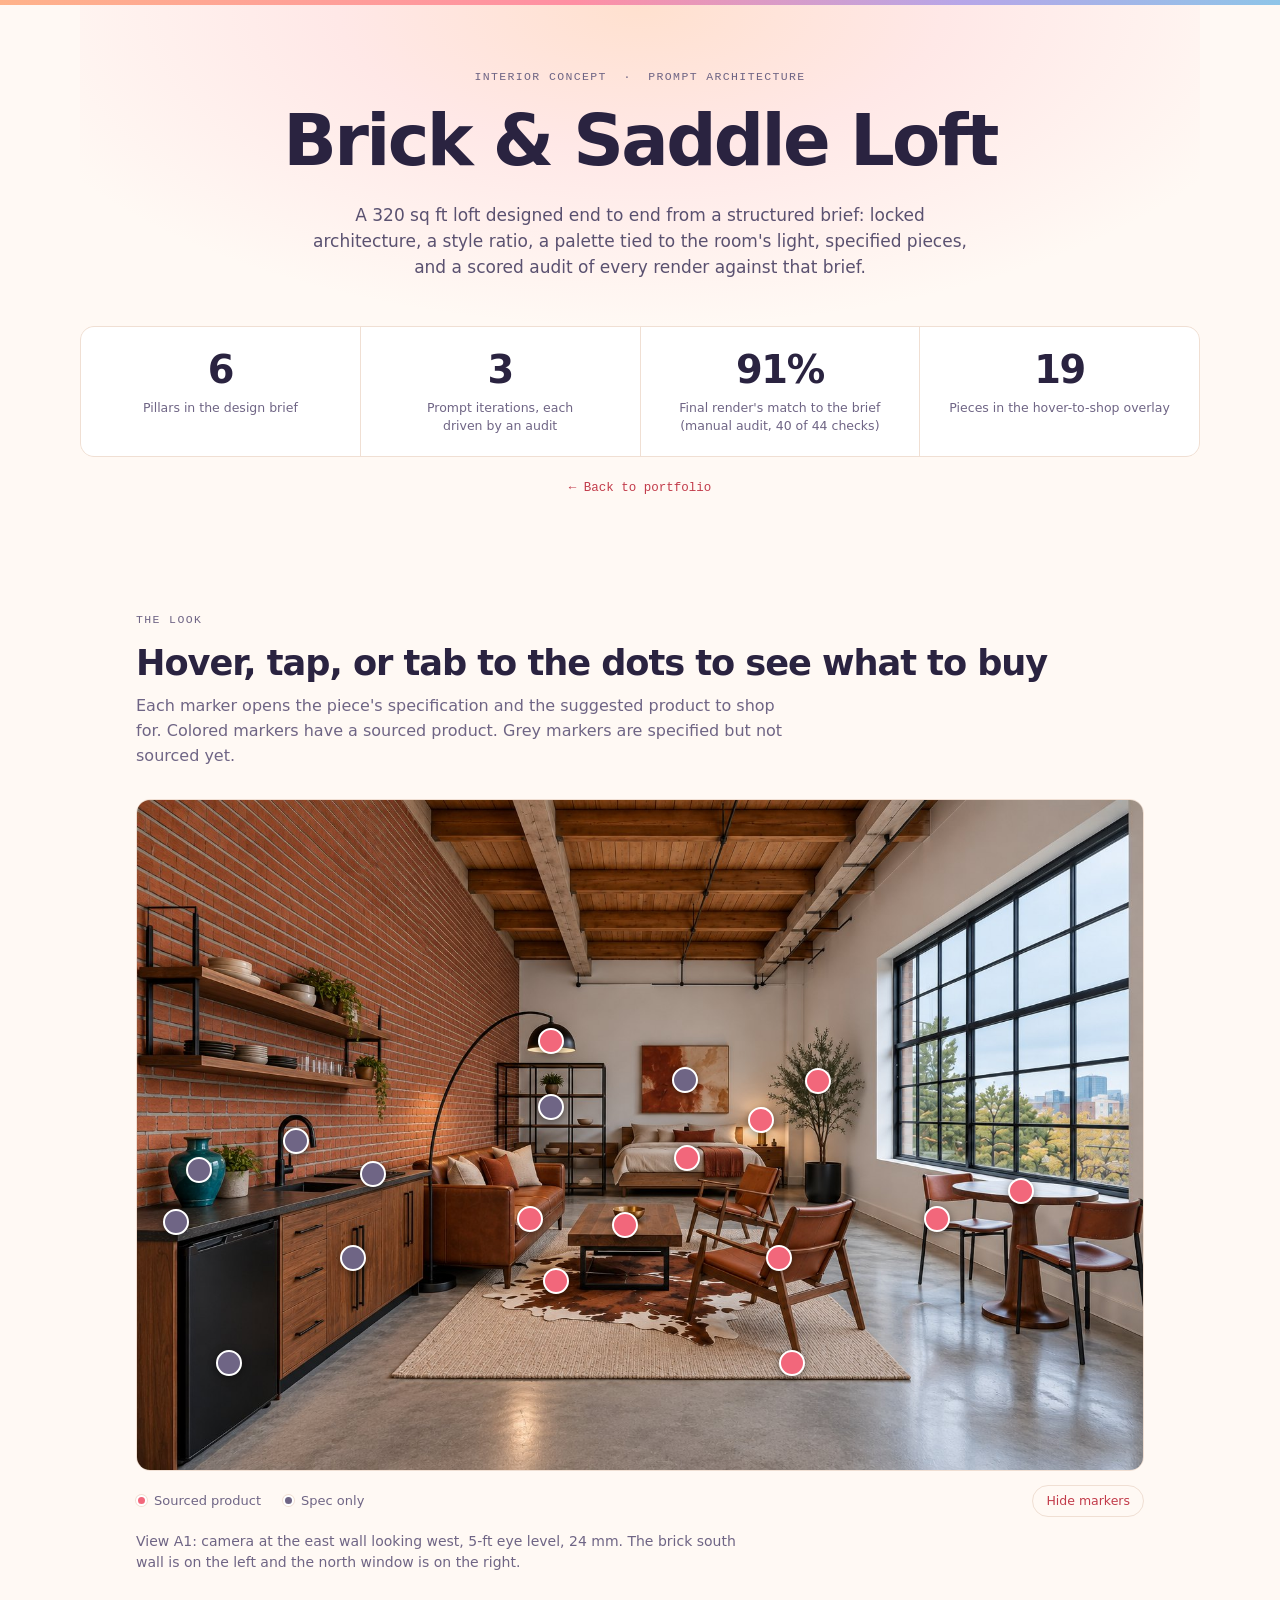
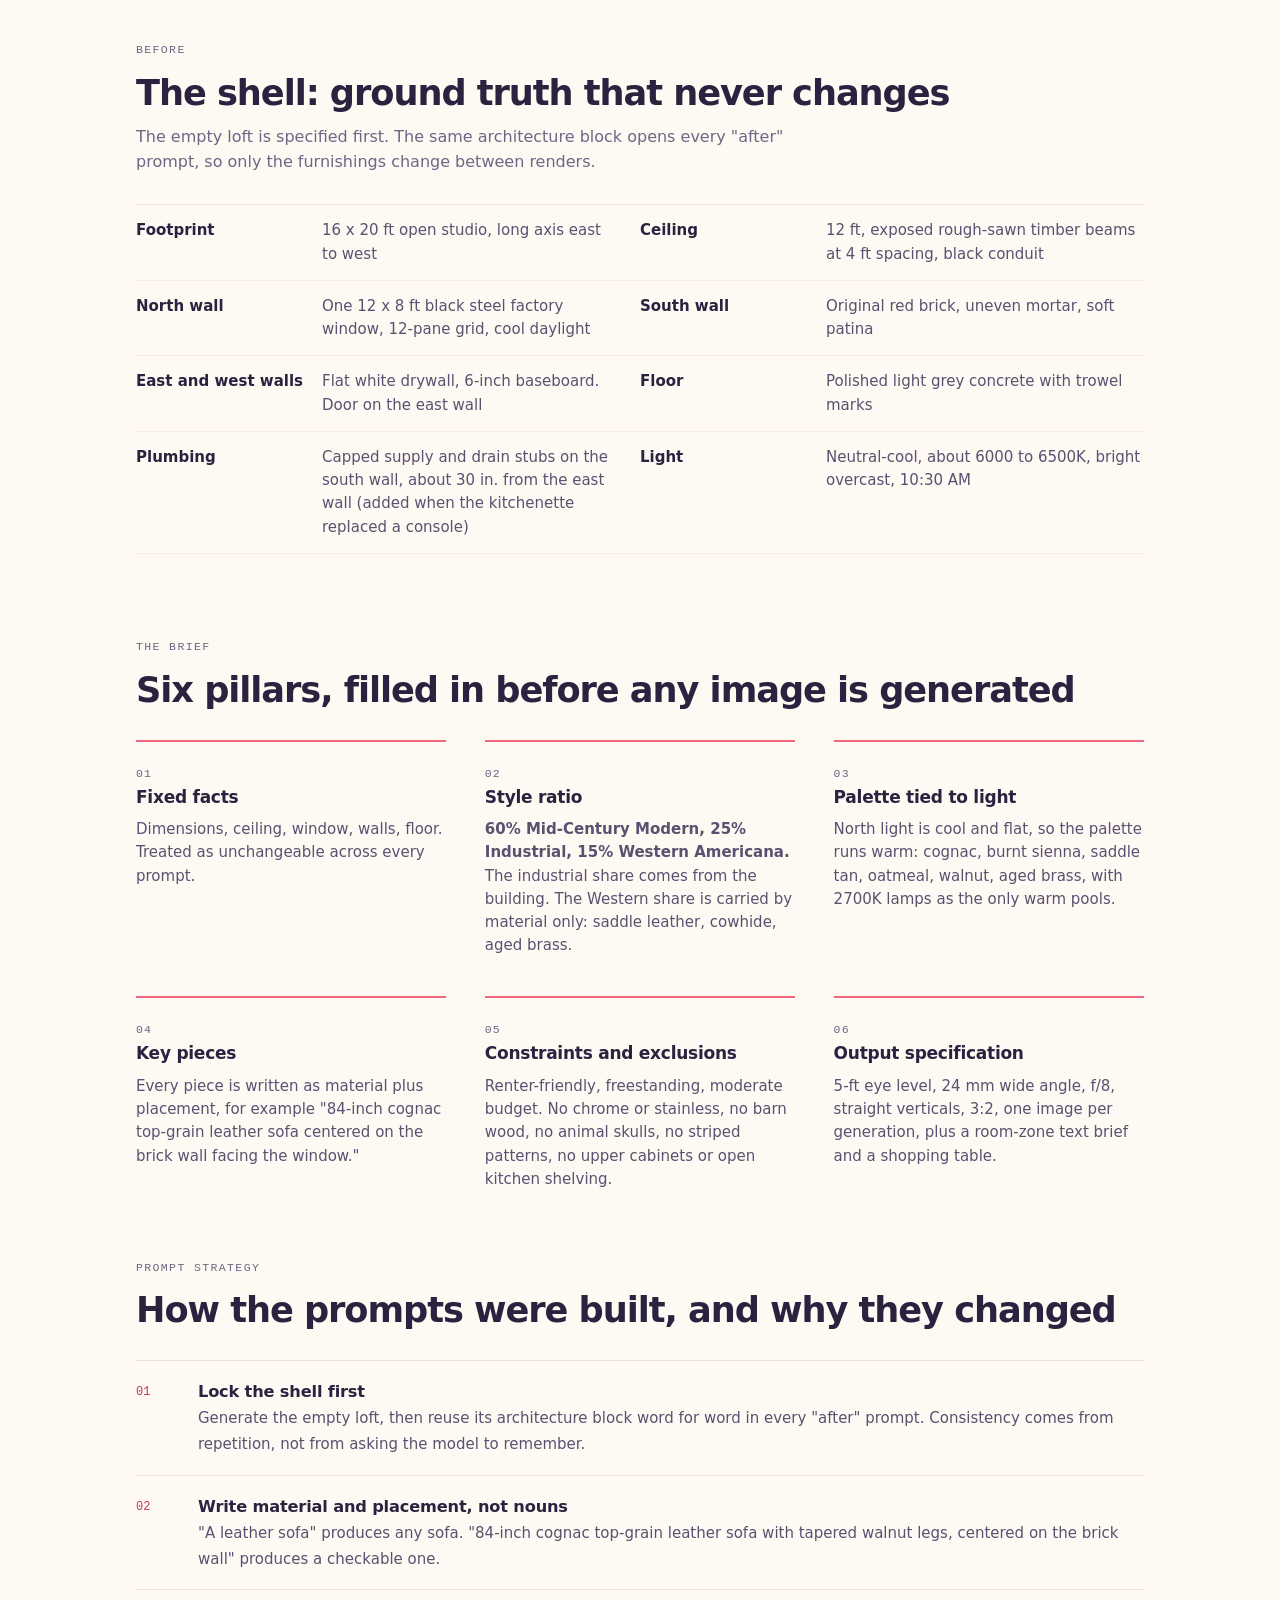
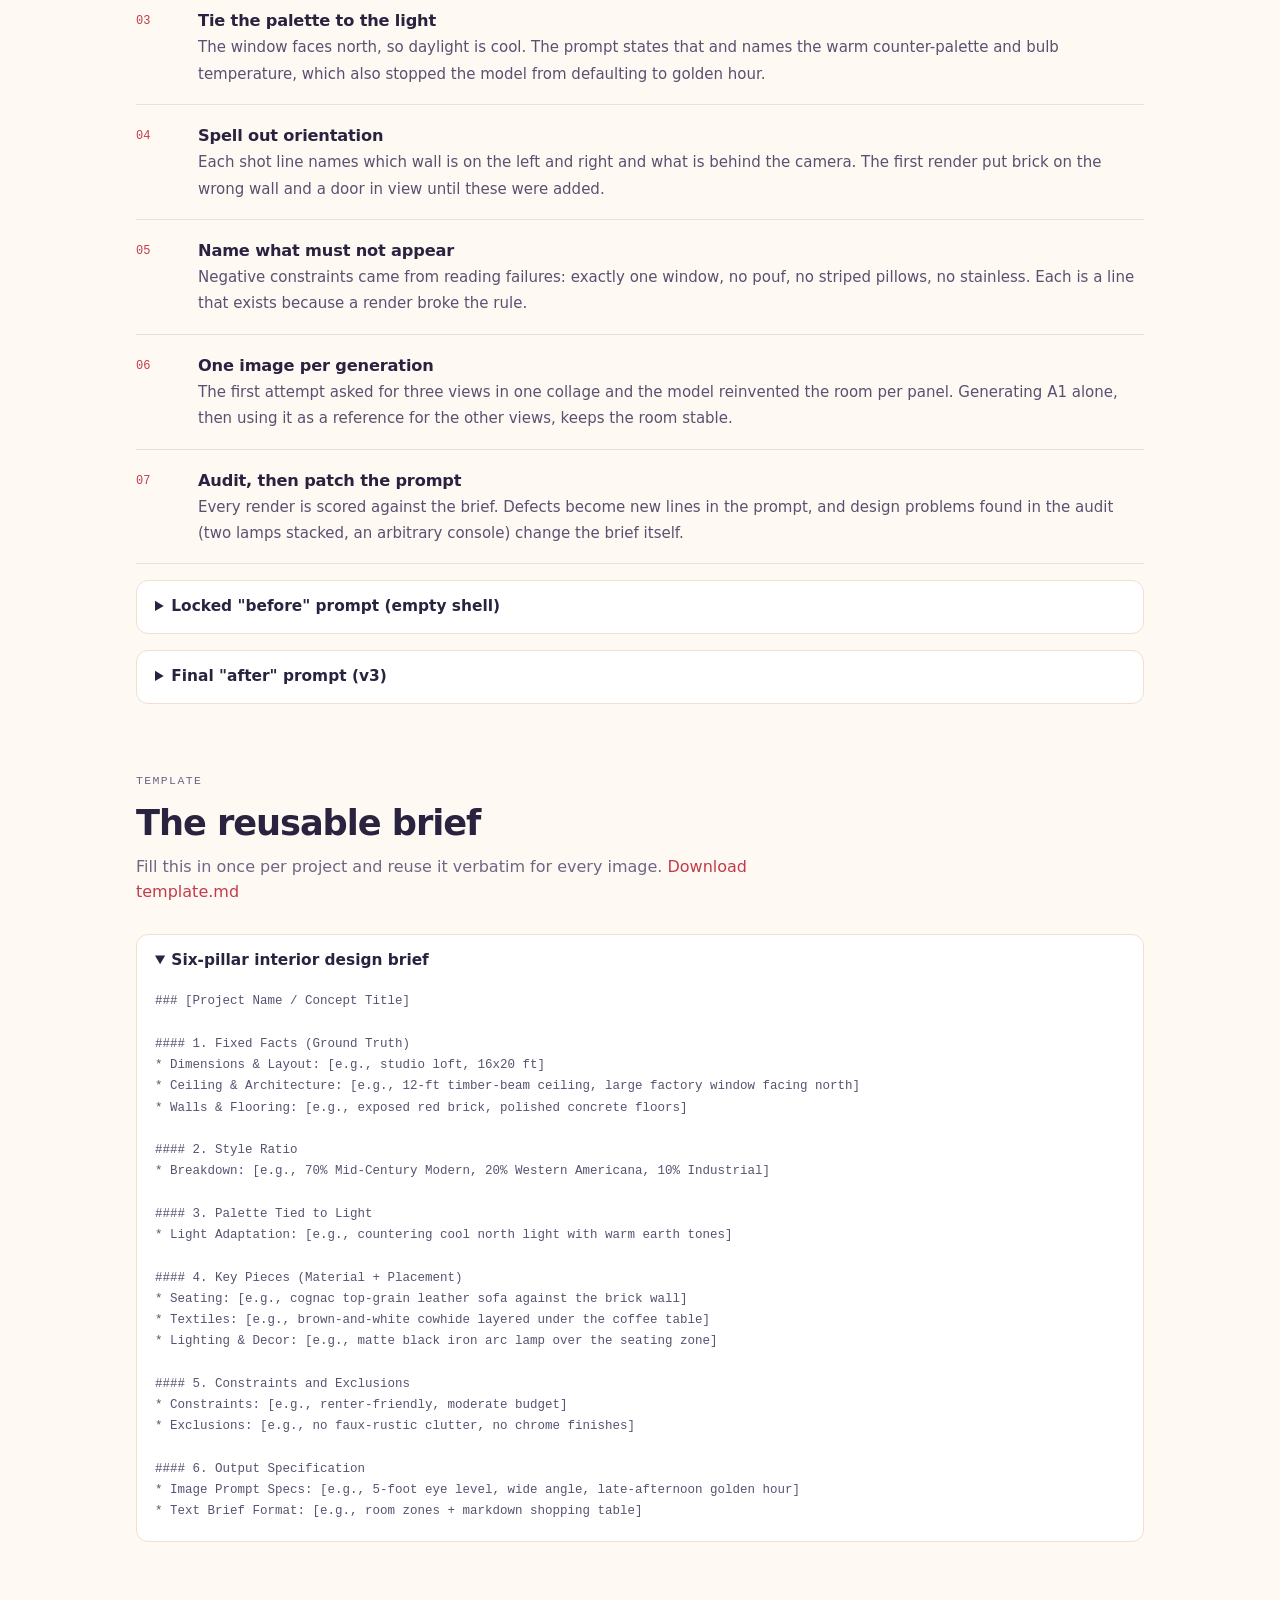
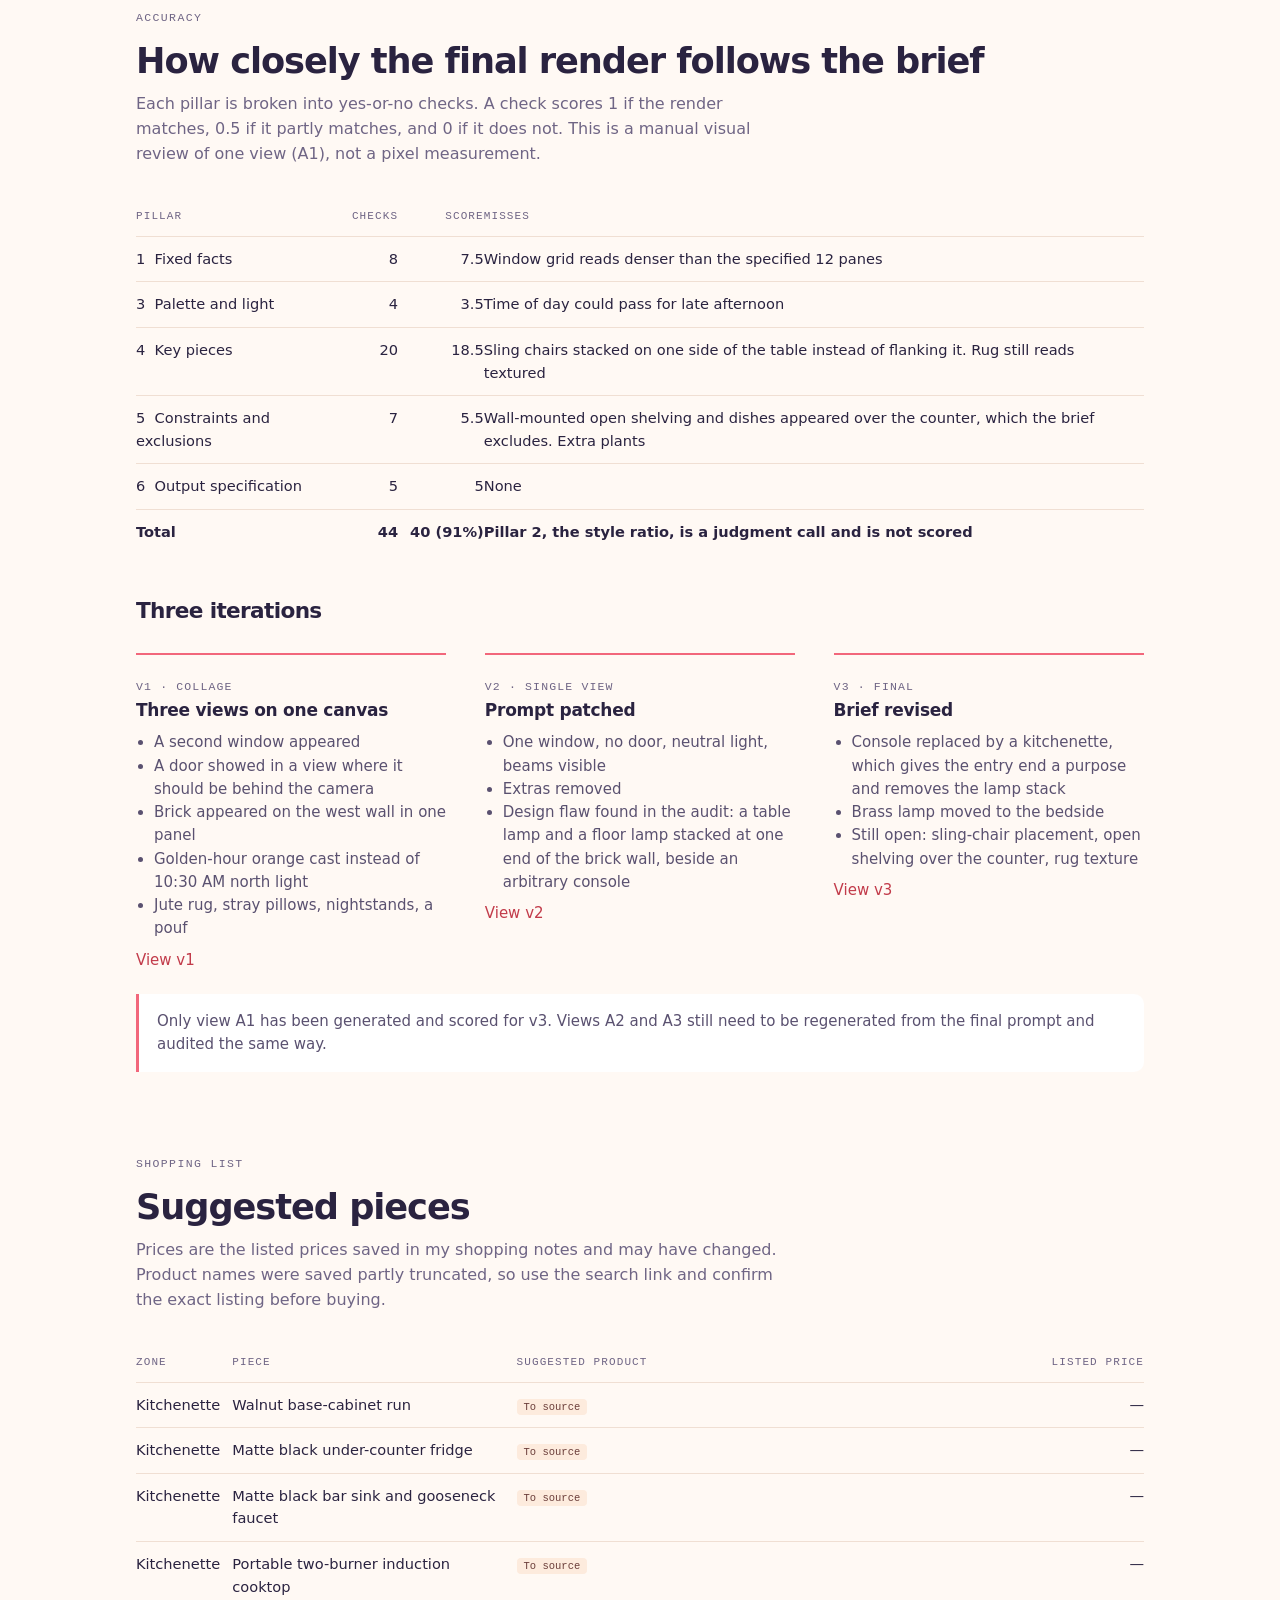
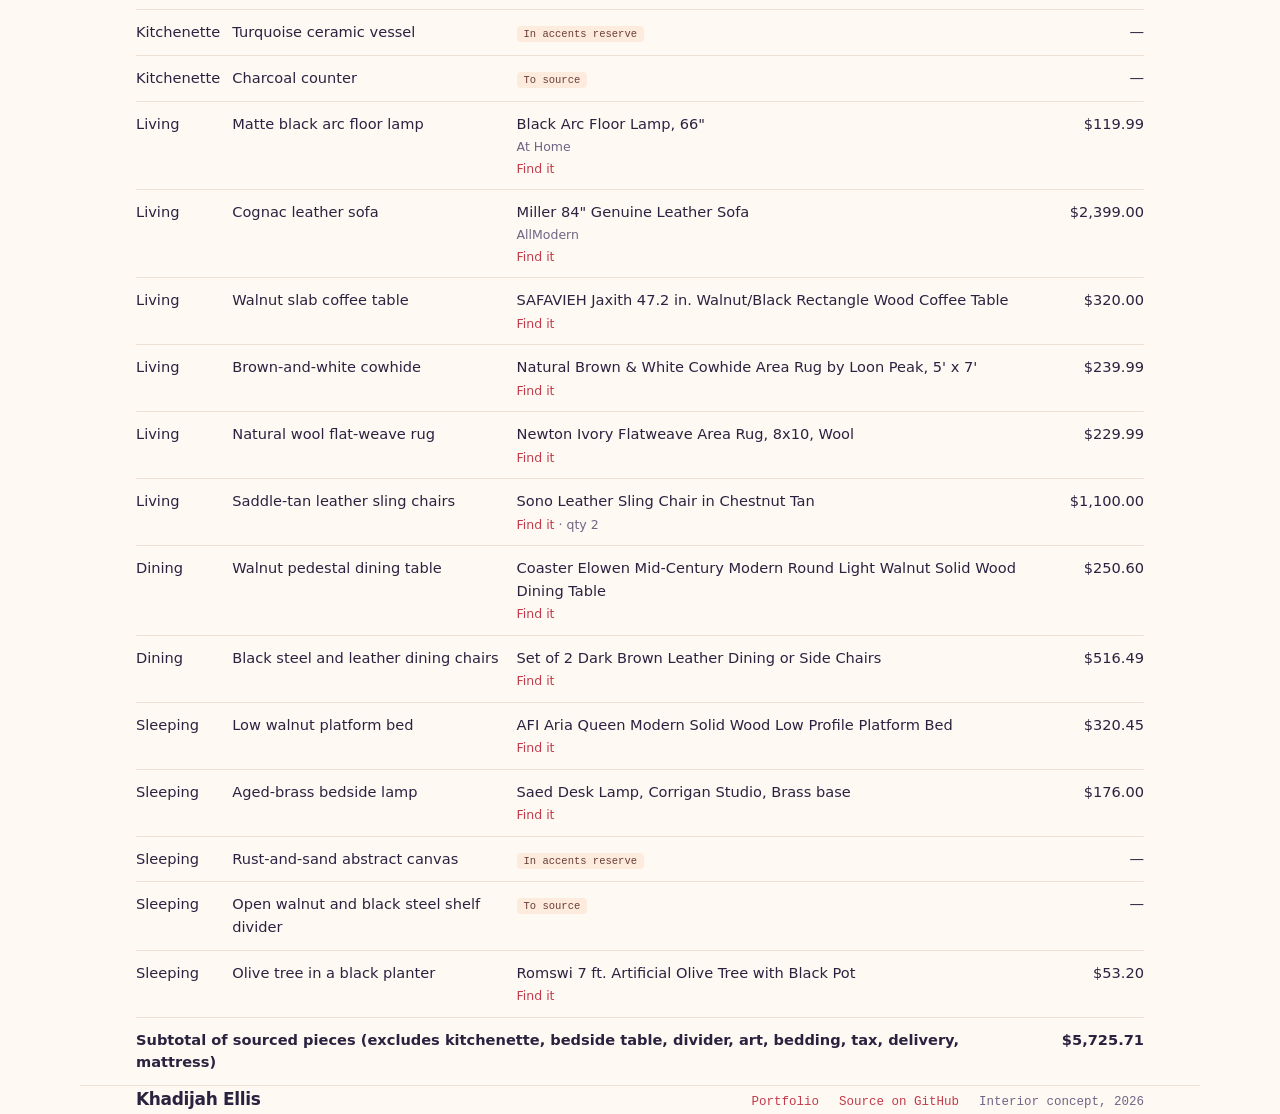
==== brick-and-saddle-loft/index.html @ d1bcfb0e "Add Brick & Saddle Loft lookbook project Interior concept lookbook as a standalone page at /brick-an" ====
<!doctype html>
<html lang="en">
<head>
<meta charset="utf-8">
<title>Brick &amp; Saddle Loft | Khadijah Ellis</title>
<meta name="description" content="A 320 sq ft loft lookbook built from a structured design brief: locked architecture, a style ratio, a light-aware palette, scored render audits, and a hover-to-shop overlay.">
<meta name="viewport" content="width=device-width, initial-scale=1">

<style>
  :root {
    --ground:      #FFF9F4;
    --surface:     #FFFFFF;
    --ink:         #2A2340;
    --ink-2:       #5A5170;
    --ink-3:       #6F6585;
    --hairline:    #F0DFD3;
    --hairline-2:  #F7ECE3;
    --accent:      #F2677B;
    --accent-ink:  #C23B4A;
    --chip-bg:     #FDEBDD;
    --chip-ink:    #6B3E3A;
    --band: linear-gradient(90deg, #FFB38A 0%, #FF8FA3 45%, #B7A6E8 75%, #8EC5E8 100%);
    --glow: radial-gradient(60% 60% at 50% 0%, rgba(255,179,138,.35) 0%, rgba(255,143,163,.16) 45%, rgba(255,249,244,0) 100%);
    --shadow: 0 10px 34px rgba(42,35,64,.22);
    --sans: system-ui, -apple-system, "Segoe UI", Helvetica, Arial, sans-serif;
    --mono: ui-monospace, SFMono-Regular, Menlo, Consolas, monospace;
    --col: 1120px;
    --gutter: clamp(20px, 5vw, 56px);
  }

  @media (prefers-color-scheme: dark) {
    :root:not([data-theme="light"]) {
      --ground:     #151022;
      --surface:    #1E1730;
      --ink:        #FFF1E8;
      --ink-2:      #D9CBDC;
      --ink-3:      #B0A2BD;
      --hairline:   #33284A;
      --hairline-2: #271E3B;
      --accent:     #FF8A5B;
      --accent-ink: #FFA67F;
      --chip-bg:    #2A2040;
      --chip-ink:   #D9C9E6;
      --band: linear-gradient(90deg, #FF9A62 0%, #E8506F 40%, #9B5DE5 75%, #3D4A9E 100%);
      --glow: radial-gradient(60% 60% at 50% 0%, rgba(232,80,111,.28) 0%, rgba(155,93,229,.14) 45%, rgba(21,16,34,0) 100%);
      --shadow: 0 10px 34px rgba(0,0,0,.55);
    }
  }

  * { box-sizing: border-box; }

  body {
    margin: 0;
    border-top: 5px solid transparent;
    border-image: var(--band) 1;
    background: var(--ground);
    color: var(--ink);
    font-family: var(--sans);
    font-size: 17px;
    line-height: 1.55;
    -webkit-font-smoothing: antialiased;
  }

  .wrap { max-width: var(--col); margin: 0 auto; padding: 0 var(--gutter); }

  a { color: var(--accent-ink); text-decoration: none; }
  a:hover { text-decoration: underline; text-underline-offset: 3px; }
  a:focus-visible, button:focus-visible, summary:focus-visible {
    outline: 2px solid var(--accent); outline-offset: 3px; border-radius: 4px;
  }

  .eyebrow {
    font-family: var(--mono); font-size: 11.5px; font-weight: 500;
    letter-spacing: 0.12em; text-transform: uppercase; color: var(--ink-3); margin: 0;
  }

  .back { display: inline-block; margin-top: 22px; font-family: var(--mono); font-size: 12.5px; }

  /* Hero */
  .hero { background: var(--glow); padding: clamp(40px, 7vh, 84px) 0 clamp(36px, 5vh, 56px); text-align: center; }
  .hero h1 {
    margin: 20px 0 0; font-size: clamp(2.4rem, 6.4vw, 4.4rem); font-weight: 700;
    letter-spacing: -0.038em; line-height: 1.02; text-wrap: balance;
  }
  .hero .positioning {
    margin: 24px auto 0; max-width: 62ch; font-size: 1.0625rem; color: var(--ink-2); text-wrap: pretty;
  }

  .metrics {
    display: grid; grid-template-columns: repeat(4, 1fr); gap: 1px;
    margin: clamp(32px, 5vh, 52px) 0 0; background: var(--hairline);
    border: 1px solid var(--hairline); border-radius: 14px; overflow: hidden; text-align: center;
  }
  .metric { background: var(--surface); padding: 24px 16px 22px; }
  .metric .fig {
    display: block; font-size: clamp(1.75rem, 4vw, 2.4rem); font-weight: 600;
    letter-spacing: -0.035em; font-variant-numeric: tabular-nums; line-height: 1;
  }
  .metric .cap { display: block; margin-top: 10px; font-size: 12.5px; line-height: 1.4; color: var(--ink-3); text-wrap: balance; }

  /* Sections */
  section.wrap { padding-top: clamp(52px, 7.5vh, 92px); }
  .sec-head { margin-bottom: 30px; }
  .sec-head h2 {
    margin: 14px 0 0; font-size: clamp(1.6rem, 3.4vw, 2.2rem); font-weight: 600;
    letter-spacing: -0.03em; line-height: 1.12; text-wrap: balance;
  }
  .sec-head p.lede { margin: 12px 0 0; max-width: 64ch; color: var(--ink-3); font-size: 1rem; }

  /* Interactive figure */
  .figure { position: relative; }
  .stage {
    position: relative; border-radius: 14px; overflow: hidden;
    border: 1px solid var(--hairline); background: var(--surface); line-height: 0;
  }
  .stage img { display: block; width: 100%; height: auto; }

  .hs {
    position: absolute; width: 26px; height: 26px; margin: -13px 0 0 -13px; padding: 0;
    border-radius: 50%; border: 2px solid #fff; background: var(--accent); cursor: pointer;
    box-shadow: 0 2px 8px rgba(0,0,0,.45);
    transition: transform .15s ease;
  }
  .hs::after {
    content: ""; position: absolute; inset: -7px; border-radius: 50%;
    border: 2px solid #fff; opacity: .0; animation: pulse 2.6s ease-out infinite;
  }
  .hs:hover, .hs[aria-expanded="true"] { transform: scale(1.18); }
  .hs[aria-expanded="true"] { background: #fff; border-color: var(--accent); }
  .hs.sourced { background: var(--accent); }
  .hs.to-source, .hs.planned { background: #6F6585; }
  .markers-off .hs { display: none; }
  @keyframes pulse { 0% { opacity: .55; transform: scale(.7); } 80%, 100% { opacity: 0; transform: scale(1.25); } }

  .card {
    position: absolute; z-index: 5; width: 310px; max-width: calc(100% - 16px);
    background: var(--surface); color: var(--ink); border: 1px solid var(--hairline);
    border-radius: 12px; padding: 16px 16px 14px; box-shadow: var(--shadow);
    line-height: 1.45; font-size: 14px;
  }
  .card[hidden] { display: none; }
  .card .zone { font-family: var(--mono); font-size: 10.5px; letter-spacing: .12em; text-transform: uppercase; color: var(--ink-3); }
  .card h3 { margin: 4px 0 0; font-size: 1.0625rem; font-weight: 600; letter-spacing: -0.015em; line-height: 1.25; }
  .card .spec { margin: 8px 0 0; color: var(--ink-2); }
  .card .shop { margin-top: 12px; padding-top: 11px; border-top: 1px solid var(--hairline); }
  .card .shop .label { font-family: var(--mono); font-size: 10.5px; letter-spacing: .1em; text-transform: uppercase; color: var(--ink-3); }
  .card .prod { margin: 4px 0 0; font-weight: 600; }
  .card .price { margin: 2px 0 0; color: var(--ink-2); font-variant-numeric: tabular-nums; }
  .card .note { margin: 8px 0 0; color: var(--ink-3); font-size: 13px; }
  .card .find {
    display: inline-block; margin-top: 10px; font-weight: 600; font-size: 13.5px;
  }
  .card .close {
    position: absolute; top: 8px; right: 8px; width: 28px; height: 28px; border: 0;
    background: transparent; color: var(--ink-3); font-size: 20px; line-height: 1; cursor: pointer; border-radius: 6px;
  }

  .legend { display: flex; flex-wrap: wrap; gap: 8px 22px; align-items: center; margin-top: 14px; font-size: 13px; color: var(--ink-3); }
  .legend .dot { display: inline-block; width: 11px; height: 11px; border-radius: 50%; margin-right: 7px; vertical-align: -1px; border: 2px solid #fff; box-shadow: 0 0 0 1px var(--hairline); }
  .legend .dot.s { background: var(--accent); }
  .legend .dot.t { background: #6F6585; }
  .legend button {
    margin-left: auto; font: inherit; font-size: 12.5px; color: var(--accent-ink); background: transparent;
    border: 1px solid var(--hairline); border-radius: 999px; padding: 5px 13px; cursor: pointer;
  }
  .caption { margin: 14px 0 0; font-size: 14px; color: var(--ink-3); max-width: 70ch; }

  /* Cards, grids */
  .grid3 { display: grid; grid-template-columns: repeat(3, 1fr); gap: clamp(22px, 3vw, 40px); }
  .col { border-top: 2px solid var(--accent); padding-top: 16px; }
  .col h3 { margin: 0; font-size: 1.0625rem; font-weight: 600; letter-spacing: -0.015em; }
  .col p, .col li { font-size: 0.9375rem; color: var(--ink-2); }
  .col p { margin: 8px 0 0; }
  .col ul { margin: 8px 0 0; padding-left: 18px; }
  .col .num { font-family: var(--mono); font-size: 11.5px; color: var(--ink-3); letter-spacing: .1em; }

  .facts { display: grid; grid-template-columns: repeat(2, 1fr); gap: 0; border-top: 1px solid var(--hairline); }
  .fact { display: grid; grid-template-columns: 170px 1fr; gap: 16px; padding: 14px 0; border-bottom: 1px solid var(--hairline-2); font-size: 0.9375rem; }
  .fact:nth-child(odd) { padding-right: 24px; }
  .fact dt { font-weight: 600; }
  .fact dd { margin: 0; color: var(--ink-2); }

  ol.principles { list-style: none; counter-reset: p; margin: 0; padding: 0; border-top: 1px solid var(--hairline); }
  ol.principles li { counter-increment: p; display: grid; grid-template-columns: 54px 1fr; gap: 8px; padding: 18px 0; border-bottom: 1px solid var(--hairline); }
  ol.principles li::before { content: counter(p, decimal-leading-zero); font-family: var(--mono); font-size: 12px; color: var(--accent-ink); padding-top: 4px; }
  ol.principles strong { display: block; font-size: 1.0125rem; letter-spacing: -0.01em; }
  ol.principles span { color: var(--ink-2); font-size: 0.9375rem; }

  details { border: 1px solid var(--hairline); border-radius: 12px; background: var(--surface); margin-top: 16px; }
  summary { cursor: pointer; padding: 14px 18px; font-weight: 600; font-size: 0.9625rem; }
  pre {
    margin: 0; padding: 4px 18px 18px; overflow-x: auto; font-family: var(--mono); font-size: 12.5px;
    line-height: 1.7; color: var(--ink-2); white-space: pre-wrap; word-break: break-word;
  }

  table { width: 100%; border-collapse: collapse; font-size: 0.9125rem; }
  th, td { text-align: left; padding: 11px 12px 11px 0; border-bottom: 1px solid var(--hairline); vertical-align: top; }
  th { font-family: var(--mono); font-size: 11px; letter-spacing: .1em; text-transform: uppercase; color: var(--ink-3); font-weight: 500; }
  td.n, th.n { text-align: right; font-variant-numeric: tabular-nums; white-space: nowrap; padding-right: 0; padding-left: 12px; }
  tr.total td { font-weight: 600; border-bottom: 0; }
  td .sub { display: block; color: var(--ink-3); font-size: 12.5px; margin-top: 2px; }
  .table-wrap { overflow-x: auto; }

  .tag { font-family: var(--mono); font-size: 10.5px; background: var(--chip-bg); color: var(--chip-ink); padding: 2px 7px; border-radius: 4px; white-space: nowrap; }

  .callout {
    margin-top: 22px; padding: 16px 18px; border-left: 3px solid var(--accent);
    background: var(--surface); border-radius: 0 10px 10px 0; font-size: 0.9375rem; color: var(--ink-2);
  }

  footer {
    margin-top: clamp(60px, 8vh, 96px); border-top: 1px solid var(--hairline); padding: 36px 0 60px;
    display: flex; flex-wrap: wrap; gap: 14px 36px; align-items: baseline; justify-content: space-between;
  }
  footer .name { font-size: 1.0625rem; font-weight: 600; letter-spacing: -0.02em; }
  footer .meta { font-family: var(--mono); font-size: 12.5px; color: var(--ink-3); display: flex; flex-wrap: wrap; gap: 8px 20px; }

  @media (max-width: 940px) {
    .grid3 { grid-template-columns: 1fr; gap: 24px; }
    .metrics { grid-template-columns: repeat(2, 1fr); }
    .facts { grid-template-columns: 1fr; }
    .fact:nth-child(odd) { padding-right: 0; }
  }
  @media (max-width: 720px) {
    body { font-size: 16px; }
    .card { position: static; width: auto; max-width: none; margin-top: 12px; }
    .fact { grid-template-columns: 1fr; gap: 2px; }
    .legend button { margin-left: 0; }
  }
  @media (prefers-reduced-motion: reduce) {
    * { animation: none !important; transition: none !important; }
  }
</style>
</head>
<body>
<main>

  <header class="hero wrap">
    <p class="eyebrow">Interior concept &nbsp;·&nbsp; Prompt architecture</p>
    <h1>Brick &amp; Saddle Loft</h1>
    <p class="positioning">
      A 320 sq ft loft designed end to end from a structured brief: locked architecture, a style
      ratio, a palette tied to the room's light, specified pieces, and a scored audit of every
      render against that brief.
    </p>
    <div class="metrics">
      <div class="metric"><span class="fig">6</span><span class="cap">Pillars in the design brief</span></div>
      <div class="metric"><span class="fig">3</span><span class="cap">Prompt iterations, each driven by an audit</span></div>
      <div class="metric"><span class="fig">91%</span><span class="cap">Final render's match to the brief (manual audit, 40 of 44 checks)</span></div>
      <div class="metric"><span class="fig" id="m-count">19</span><span class="cap">Pieces in the hover-to-shop overlay</span></div>
    </div>
    <a class="back" href="../">&larr; Back to portfolio</a>
  </header>

  <section class="wrap" id="look">
    <div class="sec-head">
      <p class="eyebrow">The look</p>
      <h2>Hover, tap, or tab to the dots to see what to buy</h2>
      <p class="lede">
        Each marker opens the piece's specification and the suggested product to shop for. Colored
        markers have a sourced product. Grey markers are specified but not sourced yet.
      </p>
    </div>

    <div class="figure" id="figure">
      <div class="stage" id="stage">
        <img src="images/after-a1-v3.jpg" width="1536" height="1024"
             alt="Rendered view of the finished loft: a walnut kitchenette along a red brick wall on the left, a cognac leather sofa with an arc floor lamp, a cowhide-layered wool rug, two leather sling chairs, a bed and olive tree at the far end, and a black steel factory window on the right.">
      </div>
      <aside class="card" id="card" role="region" aria-label="Item details" aria-live="polite" hidden></aside>
    </div>

    <div class="legend">
      <span><span class="dot s"></span>Sourced product</span>
      <span><span class="dot t"></span>Spec only</span>
      <button type="button" id="toggle">Hide markers</button>
    </div>
    <p class="caption">
      View A1: camera at the east wall looking west, 5-ft eye level, 24 mm. The brick south wall
      is on the left and the north window is on the right.
    </p>
  </section>

  <section class="wrap" id="shell">
    <div class="sec-head">
      <p class="eyebrow">Before</p>
      <h2>The shell: ground truth that never changes</h2>
      <p class="lede">
        The empty loft is specified first. The same architecture block opens every "after" prompt,
        so only the furnishings change between renders.
      </p>
    </div>
    <dl class="facts">
      <div class="fact"><dt>Footprint</dt><dd>16 x 20 ft open studio, long axis east to west</dd></div>
      <div class="fact"><dt>Ceiling</dt><dd>12 ft, exposed rough-sawn timber beams at 4 ft spacing, black conduit</dd></div>
      <div class="fact"><dt>North wall</dt><dd>One 12 x 8 ft black steel factory window, 12-pane grid, cool daylight</dd></div>
      <div class="fact"><dt>South wall</dt><dd>Original red brick, uneven mortar, soft patina</dd></div>
      <div class="fact"><dt>East and west walls</dt><dd>Flat white drywall, 6-inch baseboard. Door on the east wall</dd></div>
      <div class="fact"><dt>Floor</dt><dd>Polished light grey concrete with trowel marks</dd></div>
      <div class="fact"><dt>Plumbing</dt><dd>Capped supply and drain stubs on the south wall, about 30 in. from the east wall (added when the kitchenette replaced a console)</dd></div>
      <div class="fact"><dt>Light</dt><dd>Neutral-cool, about 6000 to 6500K, bright overcast, 10:30 AM</dd></div>
    </dl>
  </section>

  <section class="wrap" id="brief">
    <div class="sec-head">
      <p class="eyebrow">The brief</p>
      <h2>Six pillars, filled in before any image is generated</h2>
    </div>
    <div class="grid3">
      <div class="col"><span class="num">01</span><h3>Fixed facts</h3><p>Dimensions, ceiling, window, walls, floor. Treated as unchangeable across every prompt.</p></div>
      <div class="col"><span class="num">02</span><h3>Style ratio</h3><p><strong>60% Mid-Century Modern, 25% Industrial, 15% Western Americana.</strong> The industrial share comes from the building. The Western share is carried by material only: saddle leather, cowhide, aged brass.</p></div>
      <div class="col"><span class="num">03</span><h3>Palette tied to light</h3><p>North light is cool and flat, so the palette runs warm: cognac, burnt sienna, saddle tan, oatmeal, walnut, aged brass, with 2700K lamps as the only warm pools.</p></div>
      <div class="col"><span class="num">04</span><h3>Key pieces</h3><p>Every piece is written as material plus placement, for example "84-inch cognac top-grain leather sofa centered on the brick wall facing the window."</p></div>
      <div class="col"><span class="num">05</span><h3>Constraints and exclusions</h3><p>Renter-friendly, freestanding, moderate budget. No chrome or stainless, no barn wood, no animal skulls, no striped patterns, no upper cabinets or open kitchen shelving.</p></div>
      <div class="col"><span class="num">06</span><h3>Output specification</h3><p>5-ft eye level, 24 mm wide angle, f/8, straight verticals, 3:2, one image per generation, plus a room-zone text brief and a shopping table.</p></div>
    </div>
  </section>

  <section class="wrap" id="strategy">
    <div class="sec-head">
      <p class="eyebrow">Prompt strategy</p>
      <h2>How the prompts were built, and why they changed</h2>
    </div>
    <ol class="principles">
      <li><div><strong>Lock the shell first</strong><span>Generate the empty loft, then reuse its architecture block word for word in every "after" prompt. Consistency comes from repetition, not from asking the model to remember.</span></div></li>
      <li><div><strong>Write material and placement, not nouns</strong><span>"A leather sofa" produces any sofa. "84-inch cognac top-grain leather sofa with tapered walnut legs, centered on the brick wall" produces a checkable one.</span></div></li>
      <li><div><strong>Tie the palette to the light</strong><span>The window faces north, so daylight is cool. The prompt states that and names the warm counter-palette and bulb temperature, which also stopped the model from defaulting to golden hour.</span></div></li>
      <li><div><strong>Spell out orientation</strong><span>Each shot line names which wall is on the left and right and what is behind the camera. The first render put brick on the wrong wall and a door in view until these were added.</span></div></li>
      <li><div><strong>Name what must not appear</strong><span>Negative constraints came from reading failures: exactly one window, no pouf, no striped pillows, no stainless. Each is a line that exists because a render broke the rule.</span></div></li>
      <li><div><strong>One image per generation</strong><span>The first attempt asked for three views in one collage and the model reinvented the room per panel. Generating A1 alone, then using it as a reference for the other views, keeps the room stable.</span></div></li>
      <li><div><strong>Audit, then patch the prompt</strong><span>Every render is scored against the brief. Defects become new lines in the prompt, and design problems found in the audit (two lamps stacked, an arbitrary console) change the brief itself.</span></div></li>
    </ol>

    <details>
      <summary>Locked "before" prompt (empty shell)</summary>
<pre>Architecture &amp; Ground Truth: Empty 16x20 ft open studio loft, 12 ft ceiling with exposed rough-sawn timber beams running north-south at 4 ft spacing. North wall: one large black steel-framed factory window, 12 ft wide x 8 ft tall, 12-pane grid, sill 2.5 ft above floor. South wall: original red brick, uneven mortar, soft patina. East and west walls: matte white painted drywall, 6-inch painted baseboard. Floor: polished concrete, light grey, subtle trowel marks and hairline cracks. Black conduit along the ceiling beams. Two capped copper water supply stubs and one capped drain stub emerge from the south brick wall about 30 inches from the east wall, 6 inches above the floor, with one exposed outlet box beside them. Completely empty, no furniture, no decor, no people.

Palette &amp; Lighting: Cool, diffuse north daylight (about 6500K) through the window, 10:30 AM, soft shadows with no direct sun. Brick reads warm against the cool light.

Camera &amp; Output: 5-foot eye-level camera, 24mm full-frame wide-angle lens, f/8, vertical lines kept straight, hyper-realistic textures, architectural editorial photography, 3:2 aspect ratio.

Shot B1: Camera position: standing at the east door, looking west. Brick wall on the left, window wall on the right, white west wall at the far end.
Shot B2: Camera position: standing 2 ft from the window wall, looking south. Brick wall fills the frame, ceiling beams visible overhead.
Shot B3: Camera position: standing 2 ft from the brick wall, looking north. The factory window is centered and the light falls across the concrete.</pre>
    </details>

    <details>
      <summary>Final "after" prompt (v3)</summary>
<pre>Architecture &amp; Ground Truth: 16x20 ft open studio loft, 12 ft ceiling with exposed rough-sawn timber beams at 4 ft spacing and black ceiling conduit. Exactly ONE window in the whole room: the 12-pane black steel window on the north wall, 12 ft wide x 8 ft tall. Only door is on the east wall, never visible in shots looking west. Brick appears ONLY on the south wall; east, west and north walls are flat white drywall with 6-inch baseboard. Floor: polished light grey concrete.

Style Ratio &amp; Core Pieces: 60% Mid-Century Modern, 25% Industrial, 15% Western Americana. Kitchenette along the south brick wall at the east end: 60-inch walnut-fronted base run, black steel pulls, honed charcoal counter, matte black bar sink with gooseneck faucet, matte black 24-inch under-counter fridge, plug-in two-burner induction cooktop, one turquoise ceramic vessel; bare brick above, no upper cabinets, no open shelving. Living zone: 84-inch cognac top-grain leather sofa with walnut legs centered on the brick wall facing the window, 3 solid pillows (two oatmeal, one burnt sienna); 48-inch walnut slab coffee table with black steel base holding one low brass bowl; tightly woven natural oatmeal wool flat-weave rug, flat pile, no jute texture, with a brown-and-white cowhide layered on top; one saddle-tan leather sling chair with walnut frame at each end of the coffee table, angled 30 degrees toward the sofa; matte black iron arc floor lamp arching over the sofa's east end. Dining: 42-inch round walnut pedestal table with two black steel and saddle-leather chairs at the east end of the window. Sleeping zone at the west end: low walnut platform bed, headboard on the west wall, oatmeal linen, burnt-sienna throw, one small walnut bedside table with an aged-brass lamp, rust-and-sand abstract canvas above the bed, 5-foot open walnut and black steel shelf divider with only a few objects, offset from the bed's foot. One 7-foot olive tree in a matte black planter at the west end of the north wall. Curated and sparse. No stainless or chrome, no faux-rustic decor, no barn wood, no animal skulls, no pouf, no books, no striped patterns.

Color Palette &amp; Lighting: neutral-cool daylight white balance (~6000-6500K) on concrete and white walls, bright overcast 10:30 AM. Only the arc lamp and brass lamp cast small 2700K warm pools. Not golden hour, no orange color cast. Warm cognac, burnt sienna, saddle tan, oatmeal, walnut, aged brass.

Camera &amp; Output Specs: 5-foot eye-level, 24mm full-frame wide-angle, f/8, straight verticals, ceiling beams visible, hyper-realistic leather, walnut and brick texture, architectural editorial photography, 3:2. One image per generation.

Shot A1: Camera at the east wall looking west. Brick wall and kitchenette on the LEFT, window wall on the RIGHT, bed zone at the far end.</pre>
    </details>
  </section>

  <section class="wrap" id="template">
    <div class="sec-head">
      <p class="eyebrow">Template</p>
      <h2>The reusable brief</h2>
      <p class="lede">
        Fill this in once per project and reuse it verbatim for every image.
        <a href="template.md">Download template.md</a>
      </p>
    </div>
    <details open>
      <summary>Six-pillar interior design brief</summary>
<pre>### [Project Name / Concept Title]

#### 1. Fixed Facts (Ground Truth)
* Dimensions &amp; Layout: [e.g., studio loft, 16x20 ft]
* Ceiling &amp; Architecture: [e.g., 12-ft timber-beam ceiling, large factory window facing north]
* Walls &amp; Flooring: [e.g., exposed red brick, polished concrete floors]

#### 2. Style Ratio
* Breakdown: [e.g., 70% Mid-Century Modern, 20% Western Americana, 10% Industrial]

#### 3. Palette Tied to Light
* Light Adaptation: [e.g., countering cool north light with warm earth tones]

#### 4. Key Pieces (Material + Placement)
* Seating: [e.g., cognac top-grain leather sofa against the brick wall]
* Textiles: [e.g., brown-and-white cowhide layered under the coffee table]
* Lighting &amp; Decor: [e.g., matte black iron arc lamp over the seating zone]

#### 5. Constraints and Exclusions
* Constraints: [e.g., renter-friendly, moderate budget]
* Exclusions: [e.g., no faux-rustic clutter, no chrome finishes]

#### 6. Output Specification
* Image Prompt Specs: [e.g., 5-foot eye level, wide angle, late-afternoon golden hour]
* Text Brief Format: [e.g., room zones + markdown shopping table]</pre>
    </details>
  </section>

  <section class="wrap" id="accuracy">
    <div class="sec-head">
      <p class="eyebrow">Accuracy</p>
      <h2>How closely the final render follows the brief</h2>
      <p class="lede">
        Each pillar is broken into yes-or-no checks. A check scores 1 if the render matches, 0.5 if
        it partly matches, and 0 if it does not. This is a manual visual review of one view (A1),
        not a pixel measurement.
      </p>
    </div>

    <div class="table-wrap">
      <table>
        <thead><tr><th>Pillar</th><th class="n">Checks</th><th class="n">Score</th><th>Misses</th></tr></thead>
        <tbody>
          <tr><td>1 &nbsp;Fixed facts</td><td class="n">8</td><td class="n">7.5</td><td>Window grid reads denser than the specified 12 panes</td></tr>
          <tr><td>3 &nbsp;Palette and light</td><td class="n">4</td><td class="n">3.5</td><td>Time of day could pass for late afternoon</td></tr>
          <tr><td>4 &nbsp;Key pieces</td><td class="n">20</td><td class="n">18.5</td><td>Sling chairs stacked on one side of the table instead of flanking it. Rug still reads textured</td></tr>
          <tr><td>5 &nbsp;Constraints and exclusions</td><td class="n">7</td><td class="n">5.5</td><td>Wall-mounted open shelving and dishes appeared over the counter, which the brief excludes. Extra plants</td></tr>
          <tr><td>6 &nbsp;Output specification</td><td class="n">5</td><td class="n">5</td><td>None</td></tr>
          <tr class="total"><td>Total</td><td class="n">44</td><td class="n">40 (91%)</td><td>Pillar 2, the style ratio, is a judgment call and is not scored</td></tr>
        </tbody>
      </table>
    </div>

    <div class="sec-head" style="margin-top: 44px;">
      <h2 style="font-size: 1.35rem;">Three iterations</h2>
    </div>
    <div class="grid3">
      <div class="col">
        <span class="num">V1 · COLLAGE</span>
        <h3>Three views on one canvas</h3>
        <ul>
          <li>A second window appeared</li>
          <li>A door showed in a view where it should be behind the camera</li>
          <li>Brick appeared on the west wall in one panel</li>
          <li>Golden-hour orange cast instead of 10:30 AM north light</li>
          <li>Jute rug, stray pillows, nightstands, a pouf</li>
        </ul>
        <p><a href="images/iteration-v1-collage.jpg">View v1</a></p>
      </div>
      <div class="col">
        <span class="num">V2 · SINGLE VIEW</span>
        <h3>Prompt patched</h3>
        <ul>
          <li>One window, no door, neutral light, beams visible</li>
          <li>Extras removed</li>
          <li>Design flaw found in the audit: a table lamp and a floor lamp stacked at one end of the brick wall, beside an arbitrary console</li>
        </ul>
        <p><a href="images/iteration-v2-a1.jpg">View v2</a></p>
      </div>
      <div class="col">
        <span class="num">V3 · FINAL</span>
        <h3>Brief revised</h3>
        <ul>
          <li>Console replaced by a kitchenette, which gives the entry end a purpose and removes the lamp stack</li>
          <li>Brass lamp moved to the bedside</li>
          <li>Still open: sling-chair placement, open shelving over the counter, rug texture</li>
        </ul>
        <p><a href="images/after-a1-v3.jpg">View v3</a></p>
      </div>
    </div>

    <p class="callout">
      Only view A1 has been generated and scored for v3. Views A2 and A3 still need to be
      regenerated from the final prompt and audited the same way.
    </p>
  </section>

  <section class="wrap" id="shopping">
    <div class="sec-head">
      <p class="eyebrow">Shopping list</p>
      <h2>Suggested pieces</h2>
      <p class="lede" id="price-note"></p>
    </div>
    <div class="table-wrap">
      <table>
        <thead><tr><th>Zone</th><th>Piece</th><th>Suggested product</th><th class="n">Listed price</th></tr></thead>
        <tbody id="shop-body"></tbody>
      </table>
    </div>
  </section>

  <footer class="wrap">
    <span class="name">Khadijah Ellis</span>
    <span class="meta">
      <a href="../">Portfolio</a>
      <a href="https://github.com/klosetk/klosetk.github.io/tree/main/brick-and-saddle-loft">Source on GitHub</a>
      <span>Interior concept, 2026</span>
    </span>
  </footer>

</main>

<script>
(function () {
  var W = 1536, H = 1024;
  var stage = document.getElementById('stage');
  var figure = document.getElementById('figure');
  var card = document.getElementById('card');
  var toggle = document.getElementById('toggle');
  var items = [], byId = {}, current = null, pinned = false, closeTimer = null, quiet = false;

  function refocus(el) { quiet = true; el.focus(); quiet = false; }

  function money(n) {
    return '$' + n.toLocaleString('en-US', { minimumFractionDigits: 2, maximumFractionDigits: 2 });
  }
  function esc(s) {
    return String(s).replace(/[&<>"']/g, function (c) {
      return { '&': '&amp;', '<': '&lt;', '>': '&gt;', '"': '&quot;', "'": '&#39;' }[c];
    });
  }
  function searchUrl(it) {
    var q = it.product + (it.seller ? ' ' + it.seller : '');
    return 'https://www.google.com/search?q=' + encodeURIComponent(q);
  }
  function priceLine(it) {
    if (it.price == null) return '';
    return it.qty > 1
      ? 'Listed ' + money(it.price) + ' each, ' + it.qty + ' needed (' + money(it.price * it.qty) + ')'
      : 'Listed ' + money(it.price);
  }

  function cardHtml(it) {
    var shop;
    if (it.product) {
      shop = '<div class="shop"><div class="label">Suggested item</div>' +
        '<p class="prod">' + esc(it.product) + '</p>' +
        '<p class="price">' + esc(priceLine(it)) + (it.seller ? ' &middot; ' + esc(it.seller) : '') + '</p>' +
        '<a class="find" href="' + searchUrl(it) + '" target="_blank" rel="noopener noreferrer">Find it &rarr;</a></div>';
    } else {
      shop = '<div class="shop"><div class="label">Suggested item</div>' +
        '<p class="prod">Not sourced yet</p>' +
        '<p class="price">The specification above is the search brief.</p></div>';
    }
    return '<button type="button" class="close" aria-label="Close details">&times;</button>' +
      '<div class="zone">' + esc(it.zone) + '</div>' +
      '<h3>' + esc(it.name) + '</h3>' +
      '<p class="spec">' + esc(it.spec) + '</p>' + shop +
      (it.note ? '<p class="note">' + esc(it.note) + '</p>' : '');
  }

  function place(btn) {
    if (window.matchMedia('(max-width: 720px)').matches) { card.style.left = ''; card.style.top = ''; return; }
    var s = figure.getBoundingClientRect(), b = btn.getBoundingClientRect();
    var cw = card.offsetWidth, ch = card.offsetHeight;
    var cx = b.left - s.left + b.width / 2, cy = b.top - s.top + b.height / 2;
    var x = cx + 22;
    if (x + cw > s.width - 8) x = cx - 22 - cw;
    if (x < 8) x = 8;
    var y = Math.max(8, Math.min(cy - 30, s.height - ch - 8));
    card.style.left = x + 'px';
    card.style.top = y + 'px';
  }

  function open(btn, pin) {
    clearTimeout(closeTimer);
    if (current && current !== btn) current.setAttribute('aria-expanded', 'false');
    current = btn; pinned = !!pin;
    card.innerHTML = cardHtml(byId[btn.dataset.id]);
    card.hidden = false;
    btn.setAttribute('aria-expanded', 'true');
    place(btn);
    card.querySelector('.close').addEventListener('click', function () { close(true); refocus(btn); });
  }
  function close(force) {
    if (pinned && !force) return;
    if (current) current.setAttribute('aria-expanded', 'false');
    card.hidden = true; current = null; pinned = false;
  }
  function soon() { clearTimeout(closeTimer); closeTimer = setTimeout(function () { close(false); }, 180); }

  function build(data) {
    items = data.items;
    items.forEach(function (it) { byId[it.id] = it; });
    document.getElementById('m-count').textContent = items.length;
    document.getElementById('price-note').textContent = data.priceNote;

    items.forEach(function (it) {
      var b = document.createElement('button');
      b.type = 'button';
      b.className = 'hs ' + (it.product ? 'sourced' : 'to-source');
      b.dataset.id = it.id;
      b.style.left = (it.x / W * 100) + '%';
      b.style.top = (it.y / H * 100) + '%';
      b.setAttribute('aria-label', it.name + ': suggested item details');
      b.setAttribute('aria-expanded', 'false');
      b.setAttribute('aria-controls', 'card');
      b.addEventListener('mouseenter', function () { if (!pinned) open(b, false); });
      b.addEventListener('mouseleave', soon);
      b.addEventListener('focus', function () { if (!pinned && !quiet) open(b, false); });
      b.addEventListener('click', function (e) {
        e.stopPropagation();
        if (current === b && pinned) close(true); else open(b, true);
      });
      stage.appendChild(b);
    });

    card.addEventListener('mouseenter', function () { clearTimeout(closeTimer); });
    card.addEventListener('mouseleave', soon);
    document.addEventListener('click', function (e) {
      if (!card.hidden && !card.contains(e.target)) close(true);
    });
    document.addEventListener('keydown', function (e) {
      if (e.key === 'Escape' && !card.hidden) { var c = current; close(true); if (c) refocus(c); }
    });
    window.addEventListener('resize', function () { if (current) place(current); });

    var body = document.getElementById('shop-body'), sub = 0, rows = '';
    var order = ['Kitchenette', 'Living', 'Dining', 'Sleeping'];
    order.forEach(function (z) {
      items.filter(function (it) { return it.zone === z; }).forEach(function (it) {
        var price = it.price != null ? money(it.price * it.qty) : '&mdash;';
        if (it.price != null) sub += it.price * it.qty;
        var prod = it.product
          ? esc(it.product) + (it.seller ? '<span class="sub">' + esc(it.seller) + '</span>' : '') +
            '<span class="sub"><a href="' + searchUrl(it) + '" target="_blank" rel="noopener noreferrer">Find it</a>' +
            (it.qty > 1 ? ' &middot; qty ' + it.qty : '') + '</span>'
          : '<span class="tag">' + (it.status === 'planned' ? 'In accents reserve' : 'To source') + '</span>';
        rows += '<tr><td>' + esc(z) + '</td><td>' + esc(it.name) + '</td><td>' + prod + '</td><td class="n">' + price + '</td></tr>';
      });
    });
    rows += '<tr class="total"><td colspan="3">Subtotal of sourced pieces (excludes kitchenette, bedside table, divider, art, bedding, tax, delivery, mattress)</td><td class="n">' + money(sub) + '</td></tr>';
    body.innerHTML = rows;
  }

  toggle.addEventListener('click', function () {
    var off = stage.classList.toggle('markers-off');
    toggle.textContent = off ? 'Show markers' : 'Hide markers';
    if (off) close(true);
  });

  fetch('items.json')
    .then(function (r) { if (!r.ok) throw new Error(r.status); return r.json(); })
    .then(build)
    .catch(function () {
      document.getElementById('price-note').textContent = 'The item data could not be loaded. Reload the page, or see shopping.md in the repository.';
    });
})();
</script>
</body>
</html>
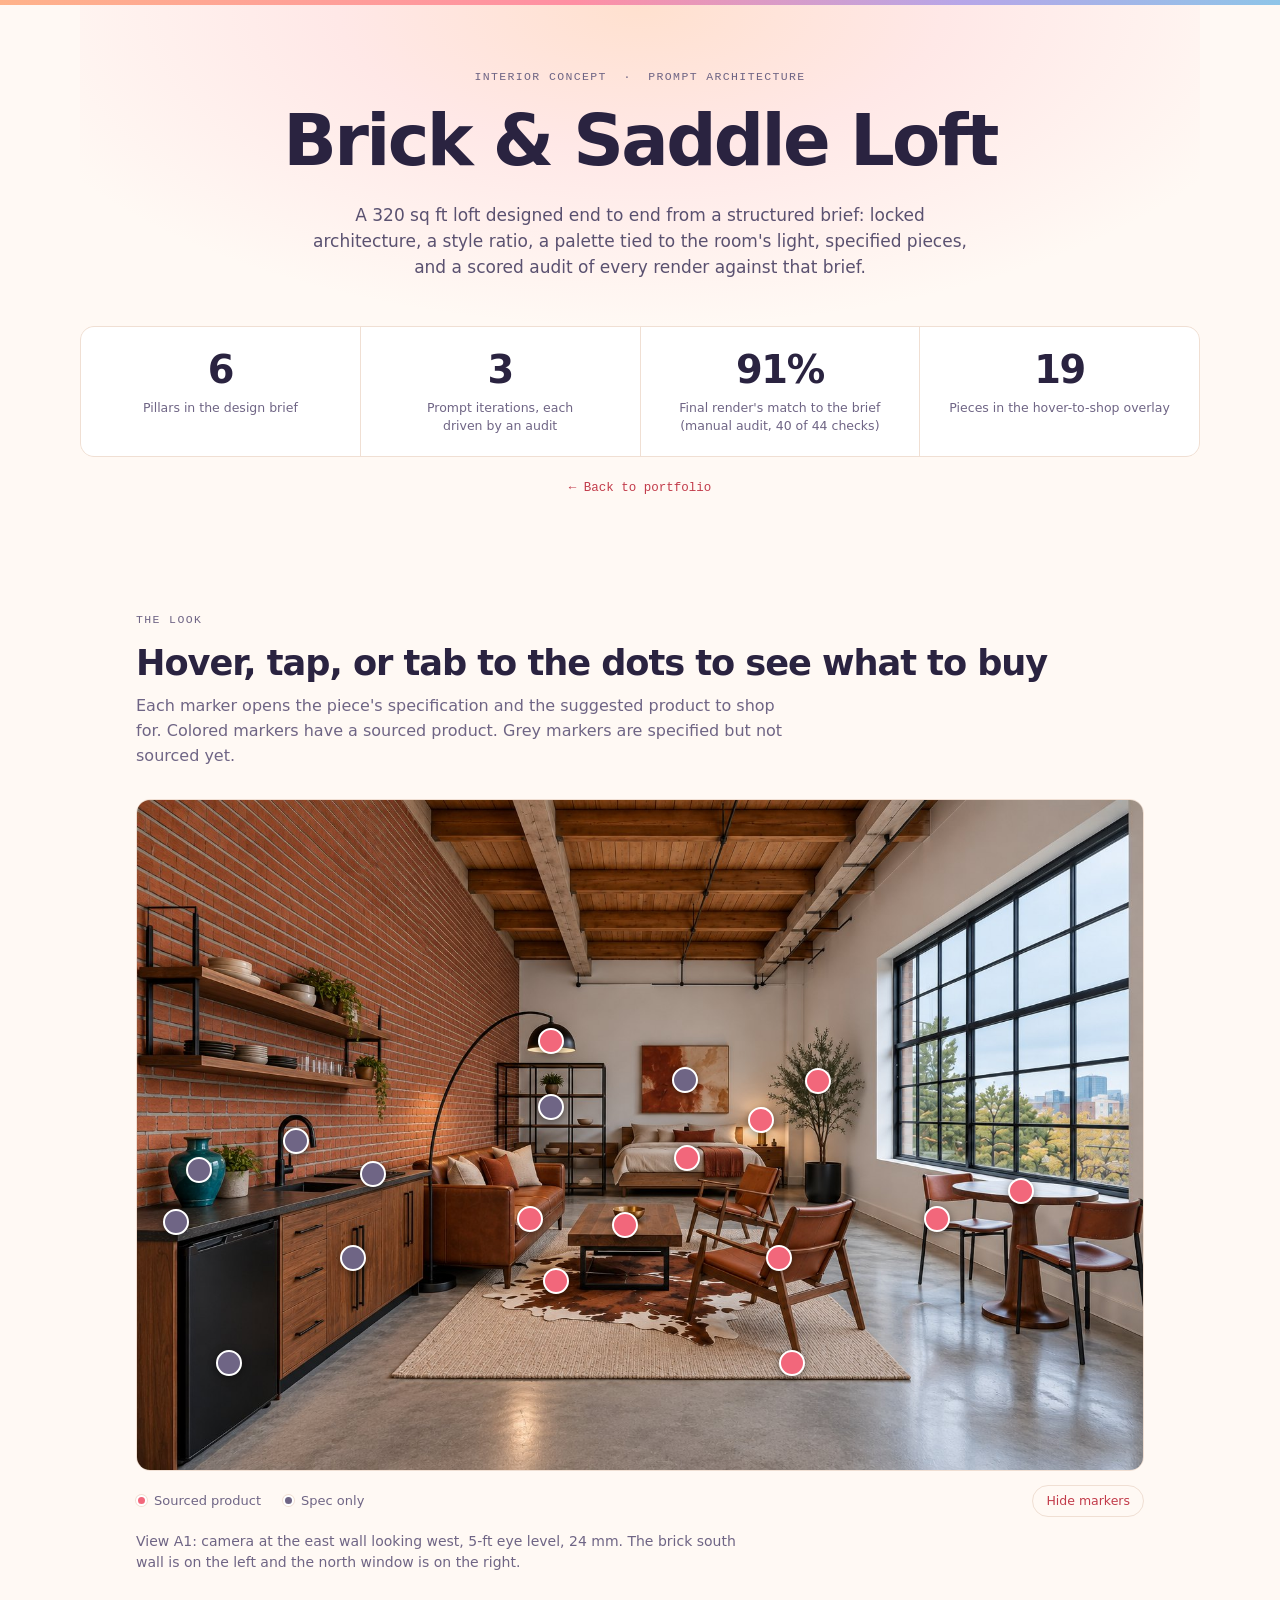
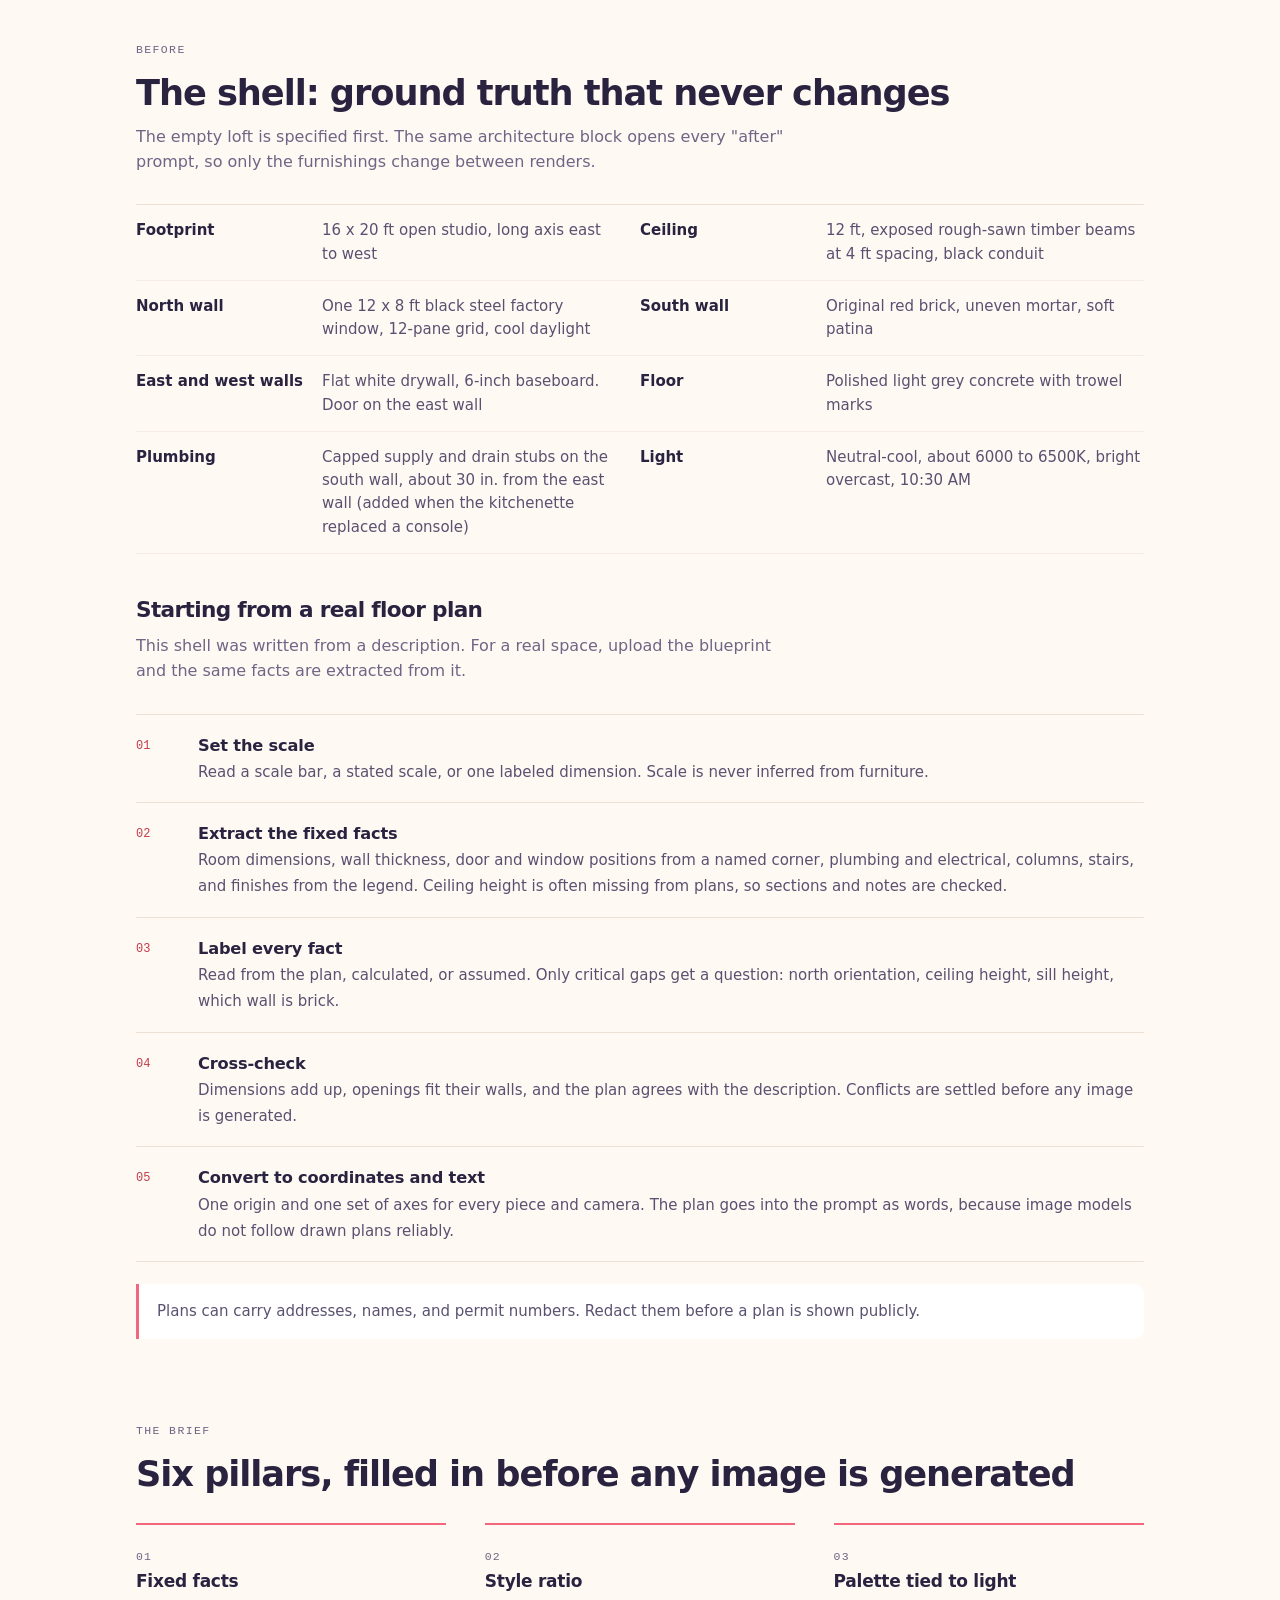
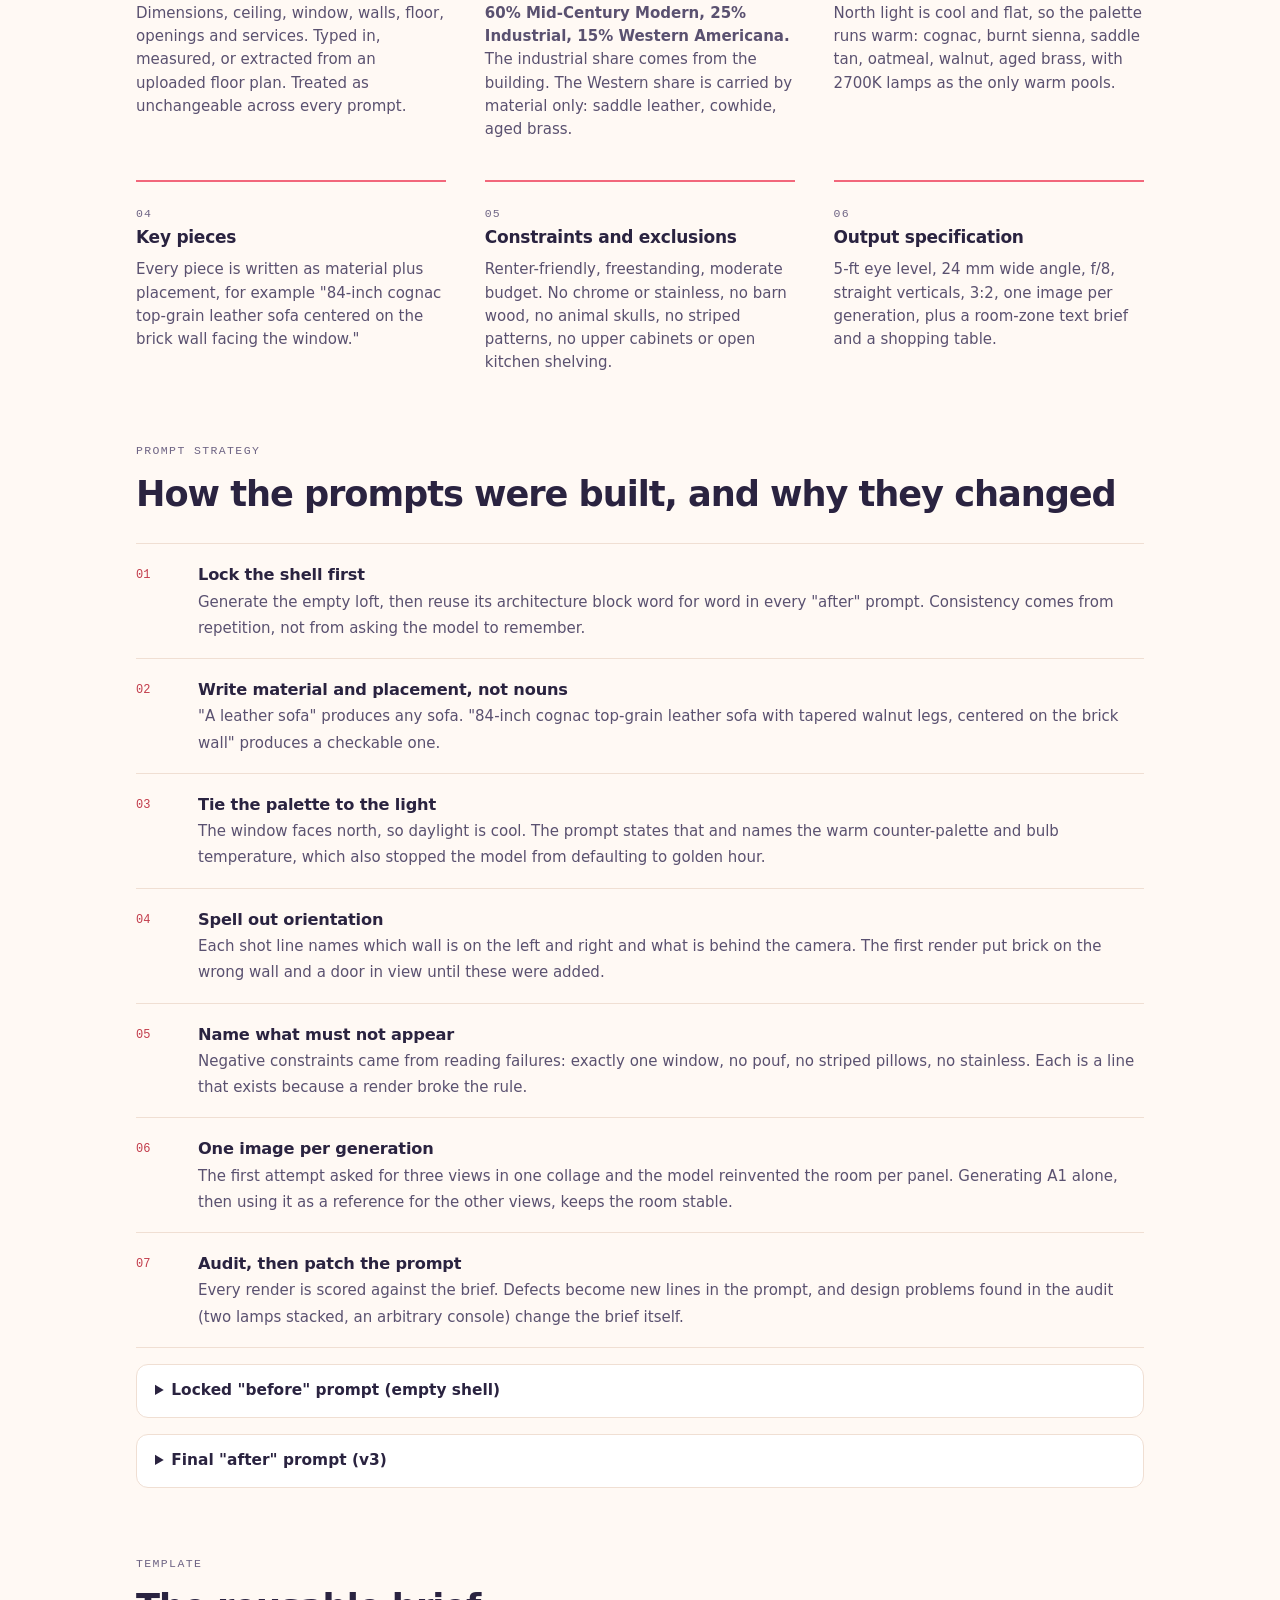
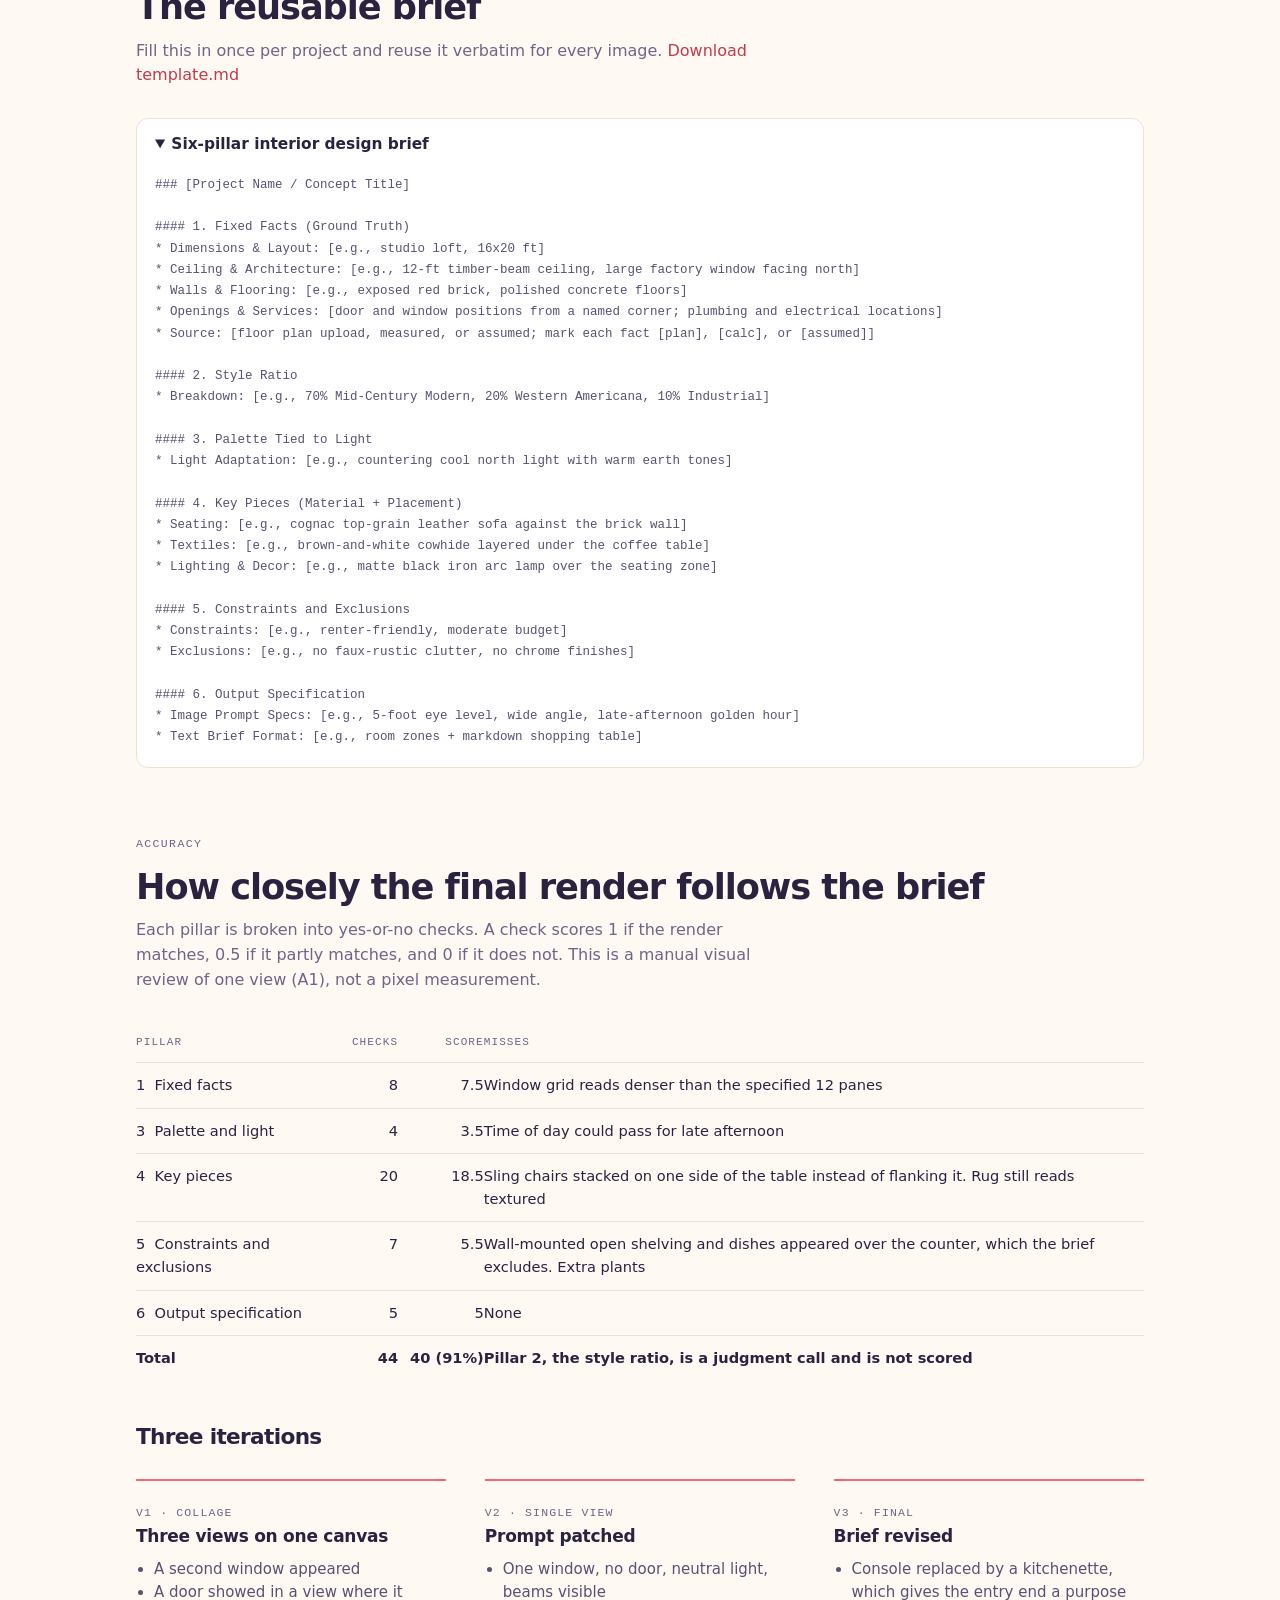
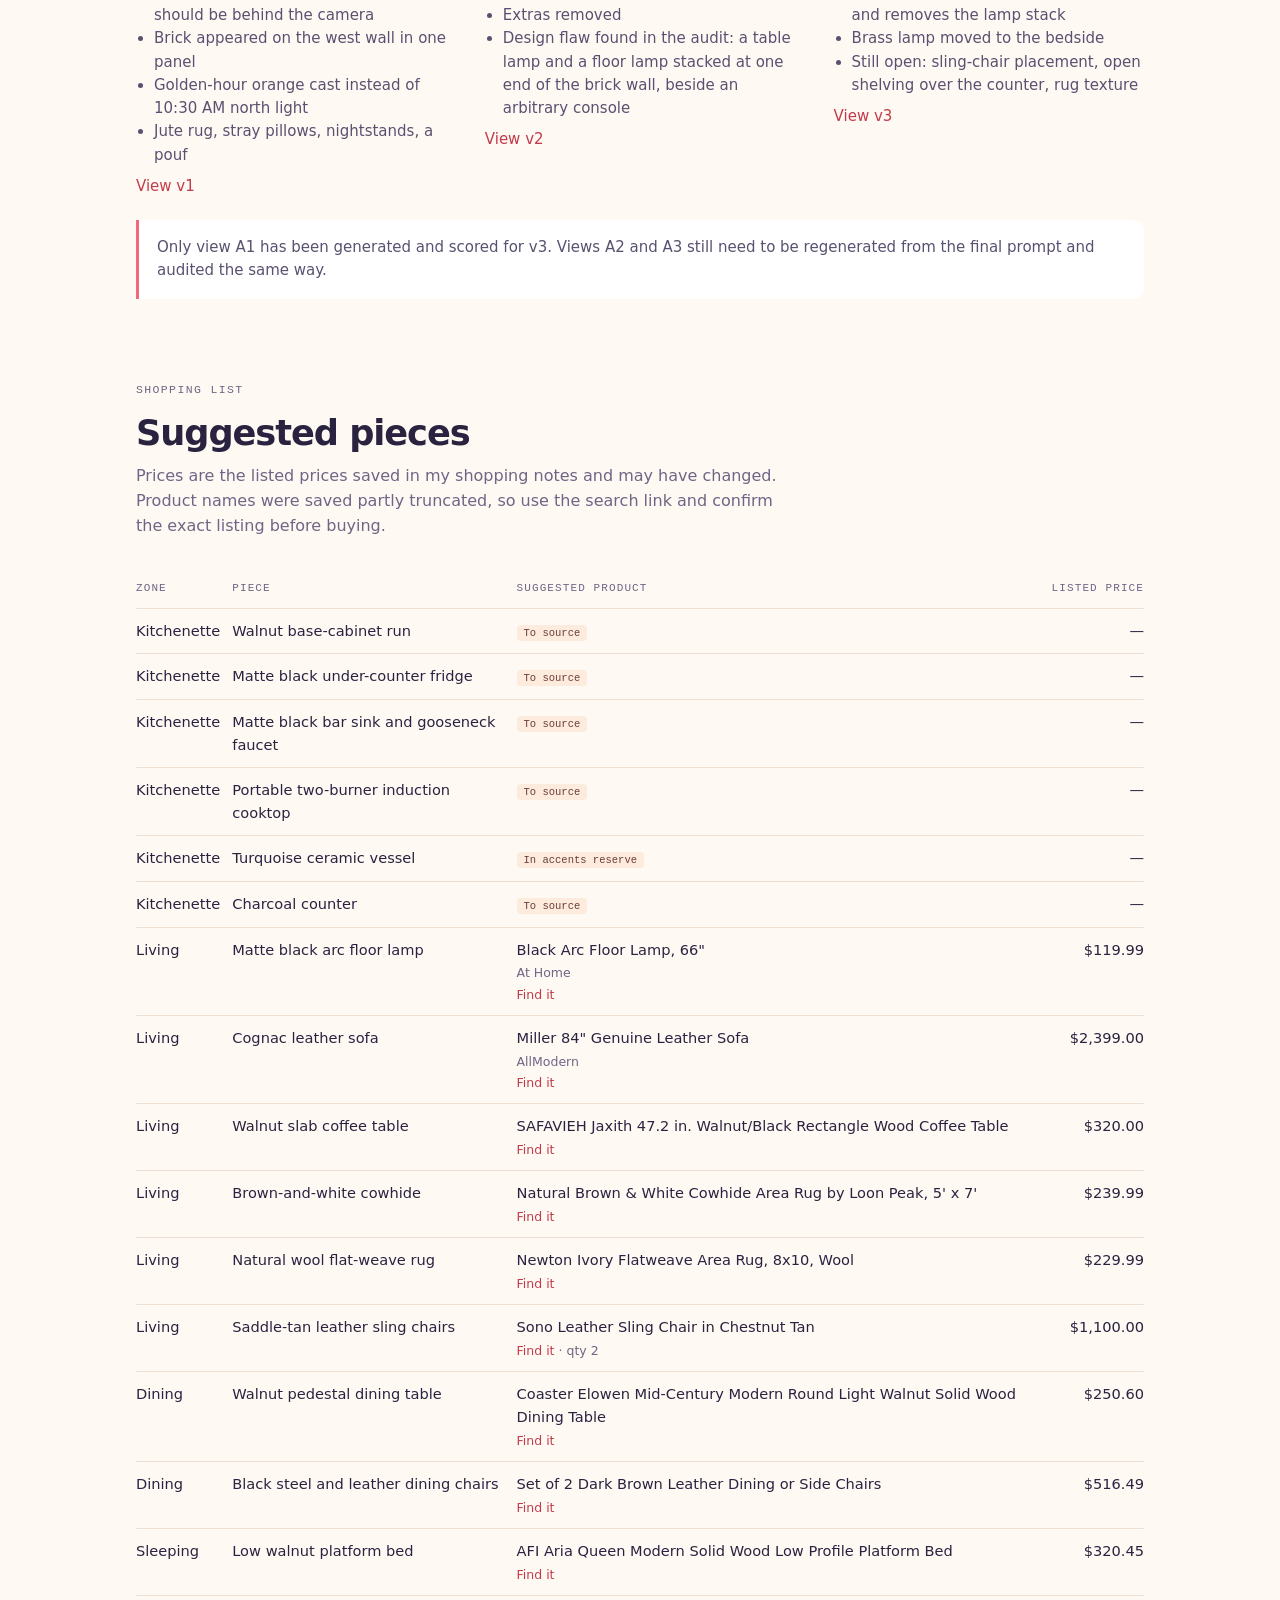
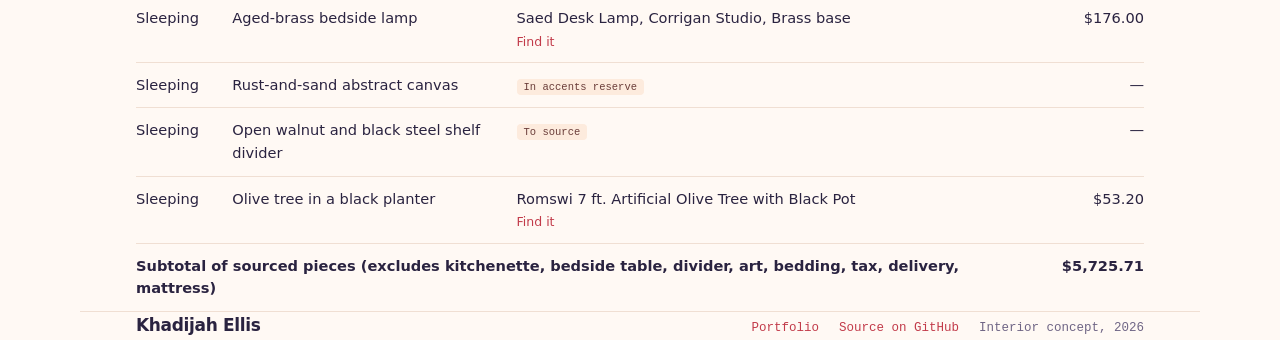
==== commit b20f89d9: "Add floor-plan intake to the Brick & Saddle Loft lookbook Template gains Openings & Services and Sou" ====
--- a/brick-and-saddle-loft/index.html
+++ b/brick-and-saddle-loft/index.html
@@ -300,6 +300,22 @@
       <div class="fact"><dt>Plumbing</dt><dd>Capped supply and drain stubs on the south wall, about 30 in. from the east wall (added when the kitchenette replaced a console)</dd></div>
       <div class="fact"><dt>Light</dt><dd>Neutral-cool, about 6000 to 6500K, bright overcast, 10:30 AM</dd></div>
     </dl>
+
+    <div class="sec-head" style="margin-top: 44px;">
+      <h2 style="font-size: 1.35rem;">Starting from a real floor plan</h2>
+      <p class="lede">
+        This shell was written from a description. For a real space, upload the blueprint and the
+        same facts are extracted from it.
+      </p>
+    </div>
+    <ol class="principles">
+      <li><div><strong>Set the scale</strong><span>Read a scale bar, a stated scale, or one labeled dimension. Scale is never inferred from furniture.</span></div></li>
+      <li><div><strong>Extract the fixed facts</strong><span>Room dimensions, wall thickness, door and window positions from a named corner, plumbing and electrical, columns, stairs, and finishes from the legend. Ceiling height is often missing from plans, so sections and notes are checked.</span></div></li>
+      <li><div><strong>Label every fact</strong><span>Read from the plan, calculated, or assumed. Only critical gaps get a question: north orientation, ceiling height, sill height, which wall is brick.</span></div></li>
+      <li><div><strong>Cross-check</strong><span>Dimensions add up, openings fit their walls, and the plan agrees with the description. Conflicts are settled before any image is generated.</span></div></li>
+      <li><div><strong>Convert to coordinates and text</strong><span>One origin and one set of axes for every piece and camera. The plan goes into the prompt as words, because image models do not follow drawn plans reliably.</span></div></li>
+    </ol>
+    <p class="callout">Plans can carry addresses, names, and permit numbers. Redact them before a plan is shown publicly.</p>
   </section>
 
   <section class="wrap" id="brief">
@@ -308,7 +324,7 @@
       <h2>Six pillars, filled in before any image is generated</h2>
     </div>
     <div class="grid3">
-      <div class="col"><span class="num">01</span><h3>Fixed facts</h3><p>Dimensions, ceiling, window, walls, floor. Treated as unchangeable across every prompt.</p></div>
+      <div class="col"><span class="num">01</span><h3>Fixed facts</h3><p>Dimensions, ceiling, window, walls, floor, openings and services. Typed in, measured, or extracted from an uploaded floor plan. Treated as unchangeable across every prompt.</p></div>
       <div class="col"><span class="num">02</span><h3>Style ratio</h3><p><strong>60% Mid-Century Modern, 25% Industrial, 15% Western Americana.</strong> The industrial share comes from the building. The Western share is carried by material only: saddle leather, cowhide, aged brass.</p></div>
       <div class="col"><span class="num">03</span><h3>Palette tied to light</h3><p>North light is cool and flat, so the palette runs warm: cognac, burnt sienna, saddle tan, oatmeal, walnut, aged brass, with 2700K lamps as the only warm pools.</p></div>
       <div class="col"><span class="num">04</span><h3>Key pieces</h3><p>Every piece is written as material plus placement, for example "84-inch cognac top-grain leather sofa centered on the brick wall facing the window."</p></div>
@@ -376,6 +392,8 @@
 * Dimensions &amp; Layout: [e.g., studio loft, 16x20 ft]
 * Ceiling &amp; Architecture: [e.g., 12-ft timber-beam ceiling, large factory window facing north]
 * Walls &amp; Flooring: [e.g., exposed red brick, polished concrete floors]
+* Openings &amp; Services: [door and window positions from a named corner; plumbing and electrical locations]
+* Source: [floor plan upload, measured, or assumed; mark each fact [plan], [calc], or [assumed]]
 
 #### 2. Style Ratio
 * Breakdown: [e.g., 70% Mid-Century Modern, 20% Western Americana, 10% Industrial]
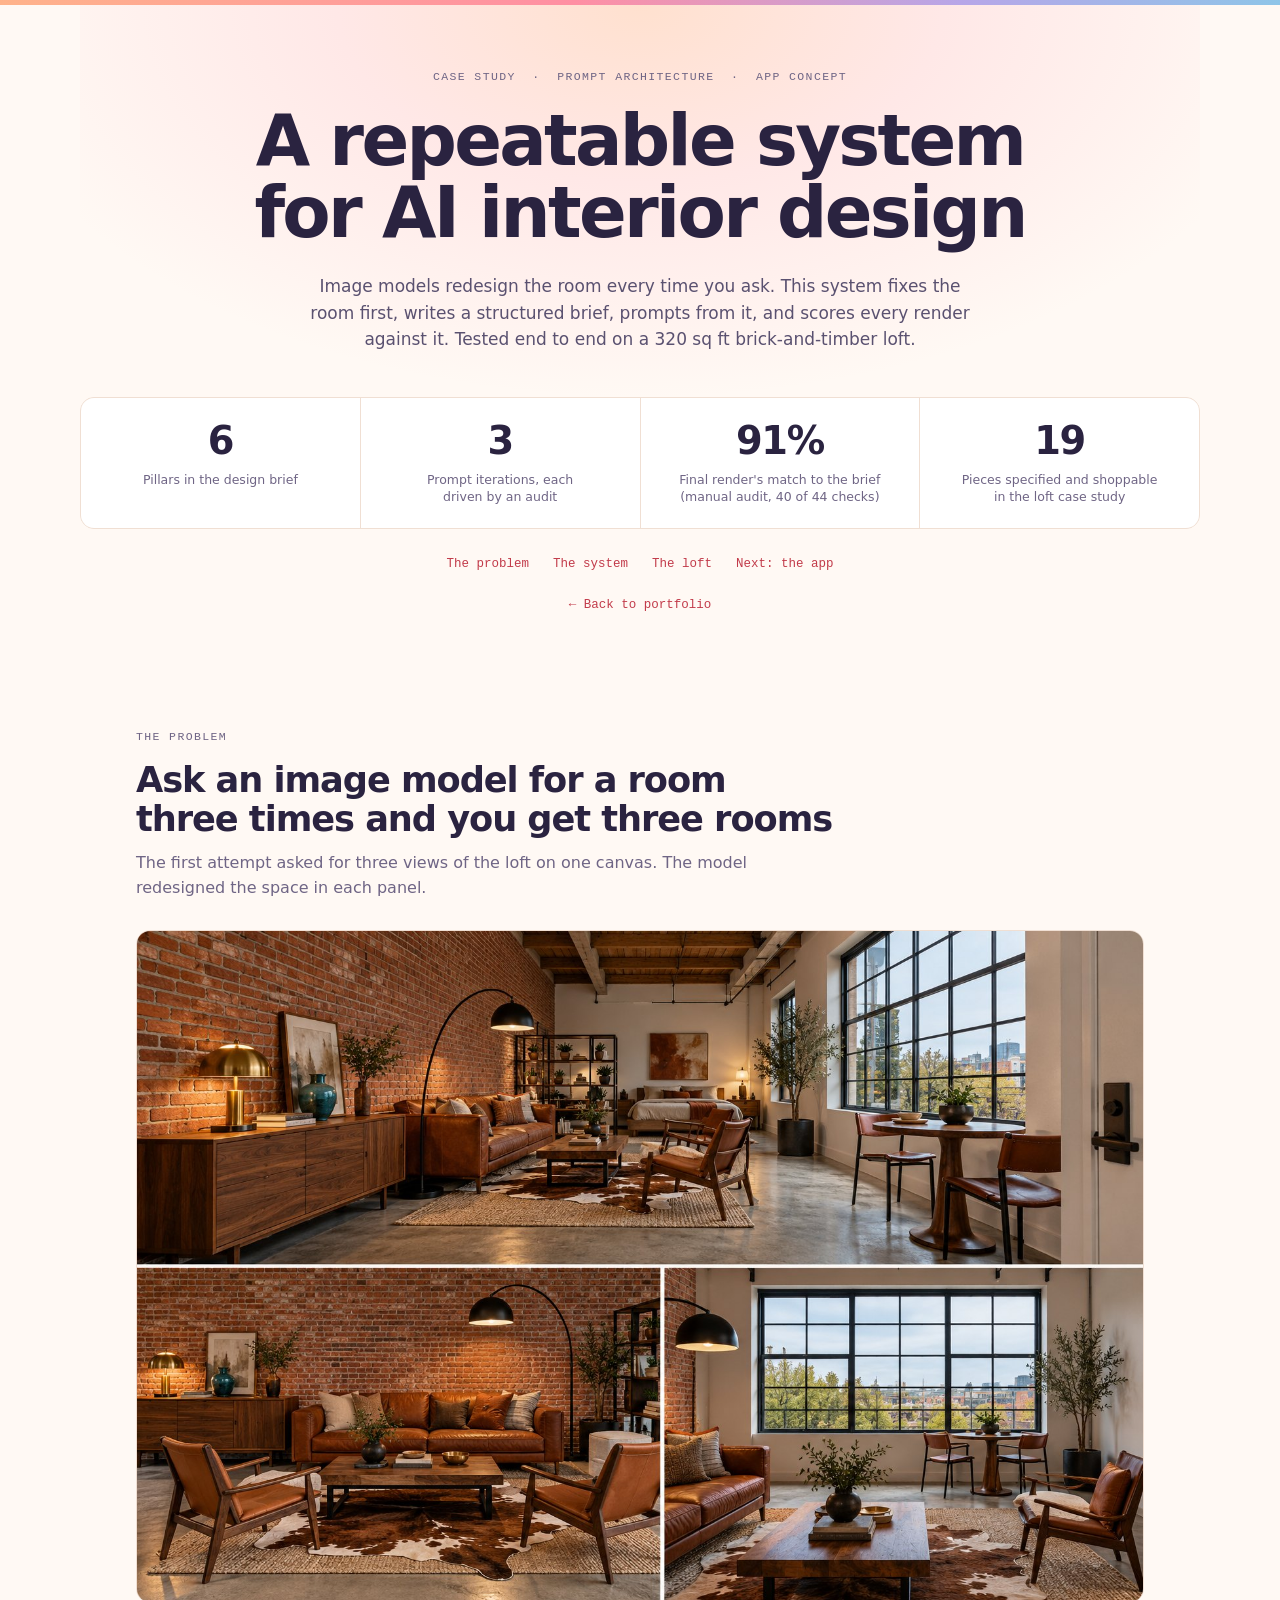
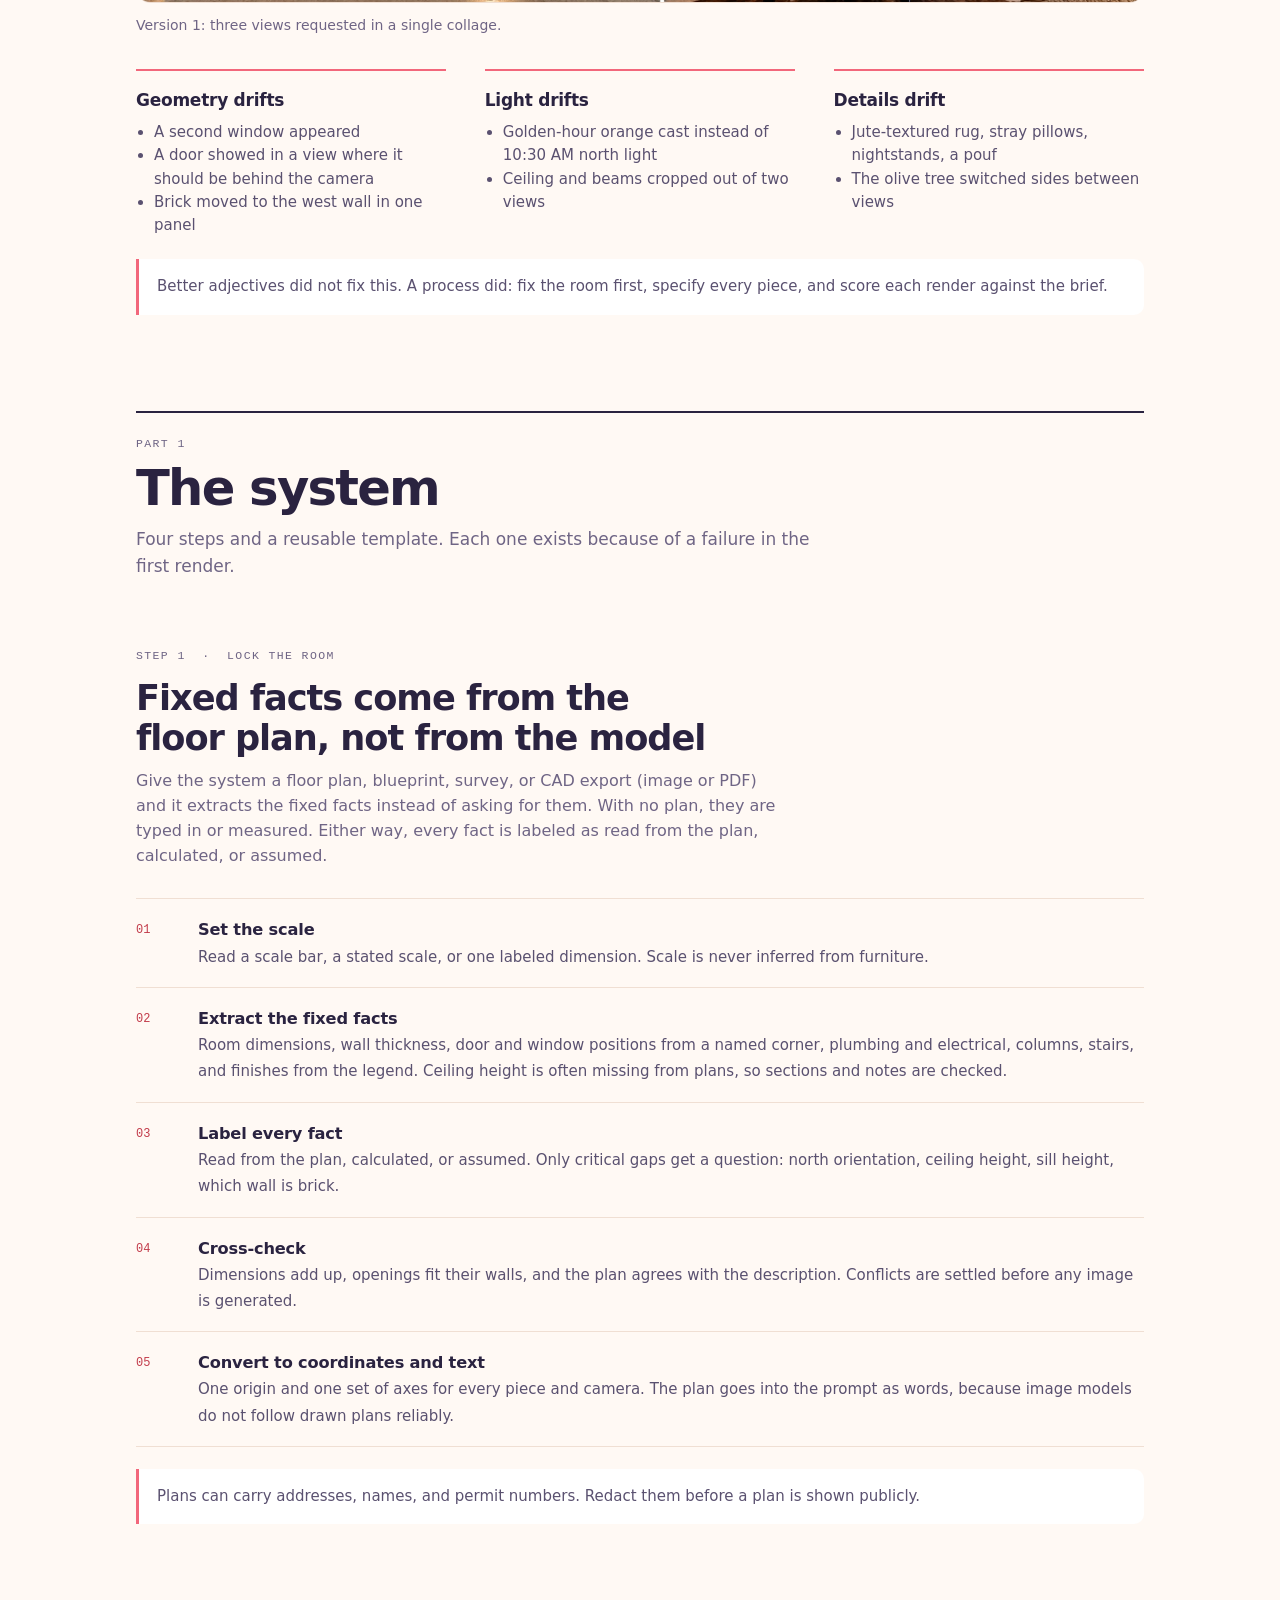
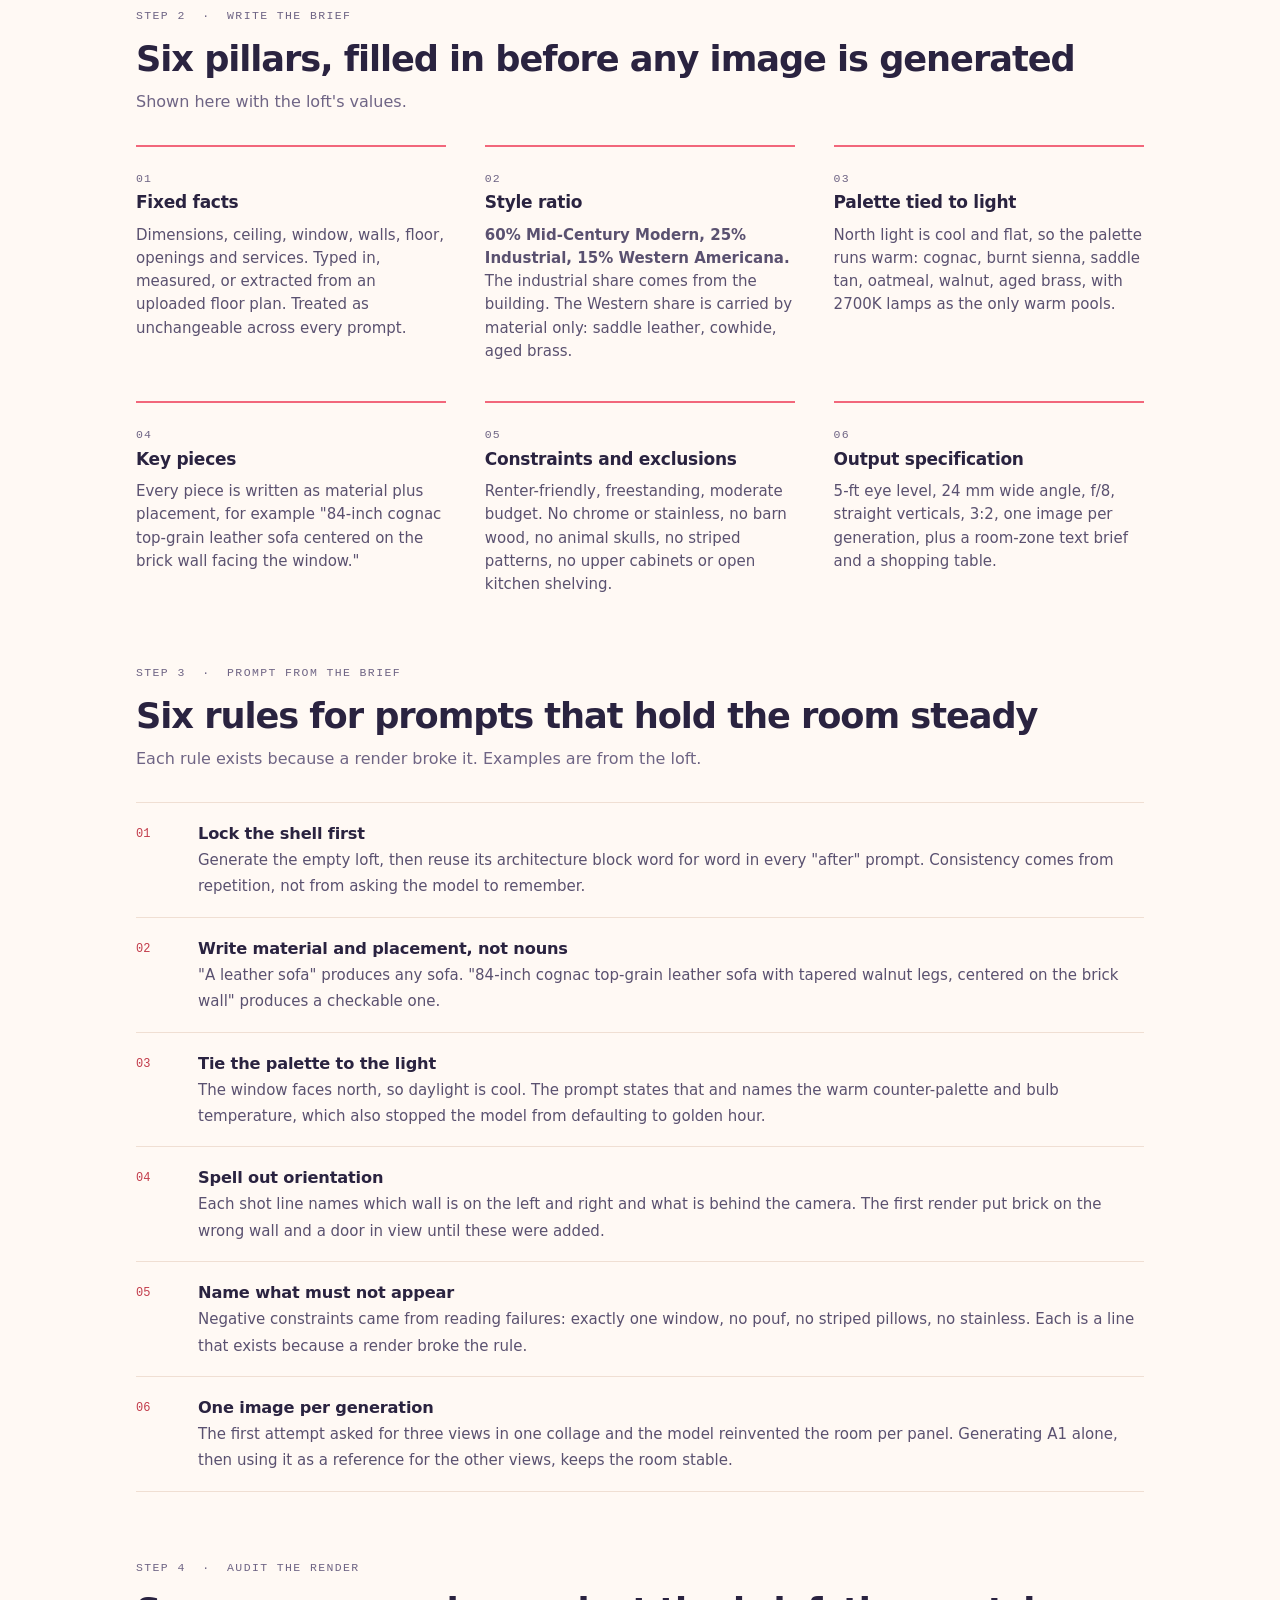
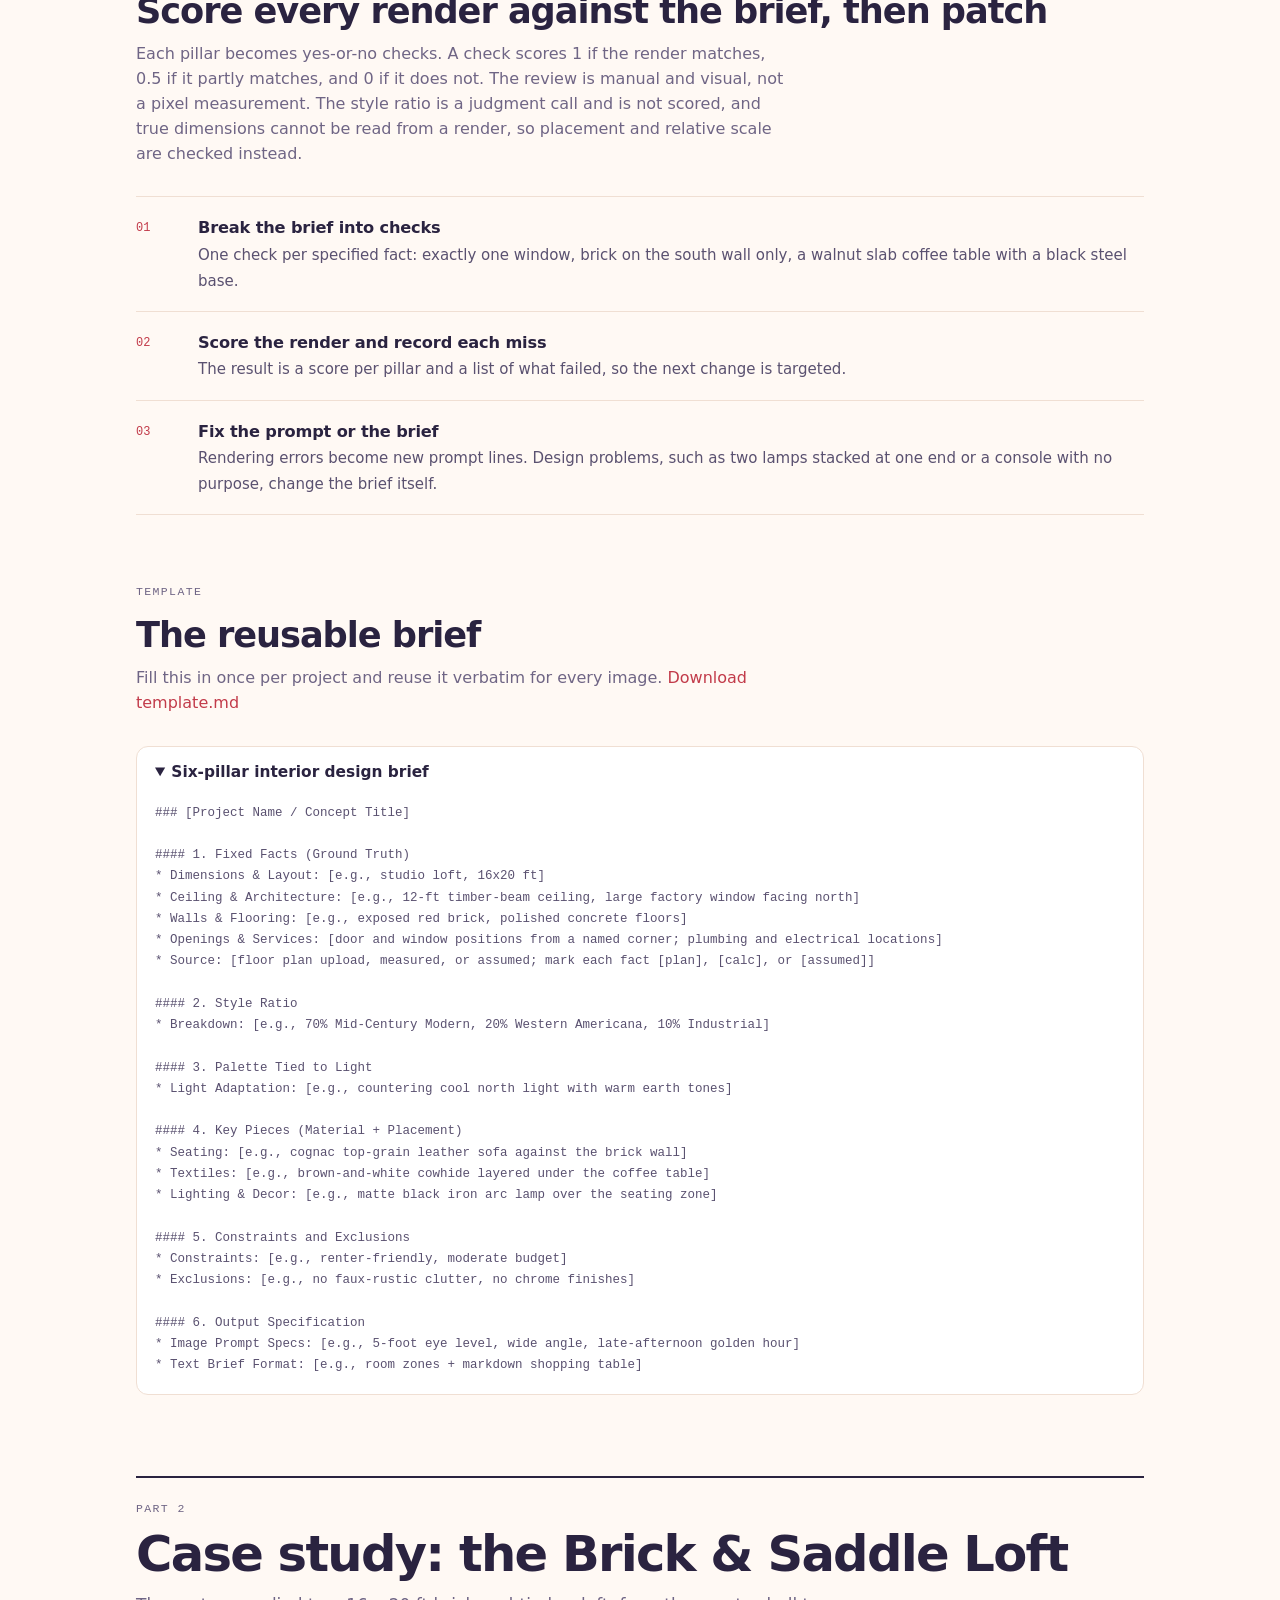
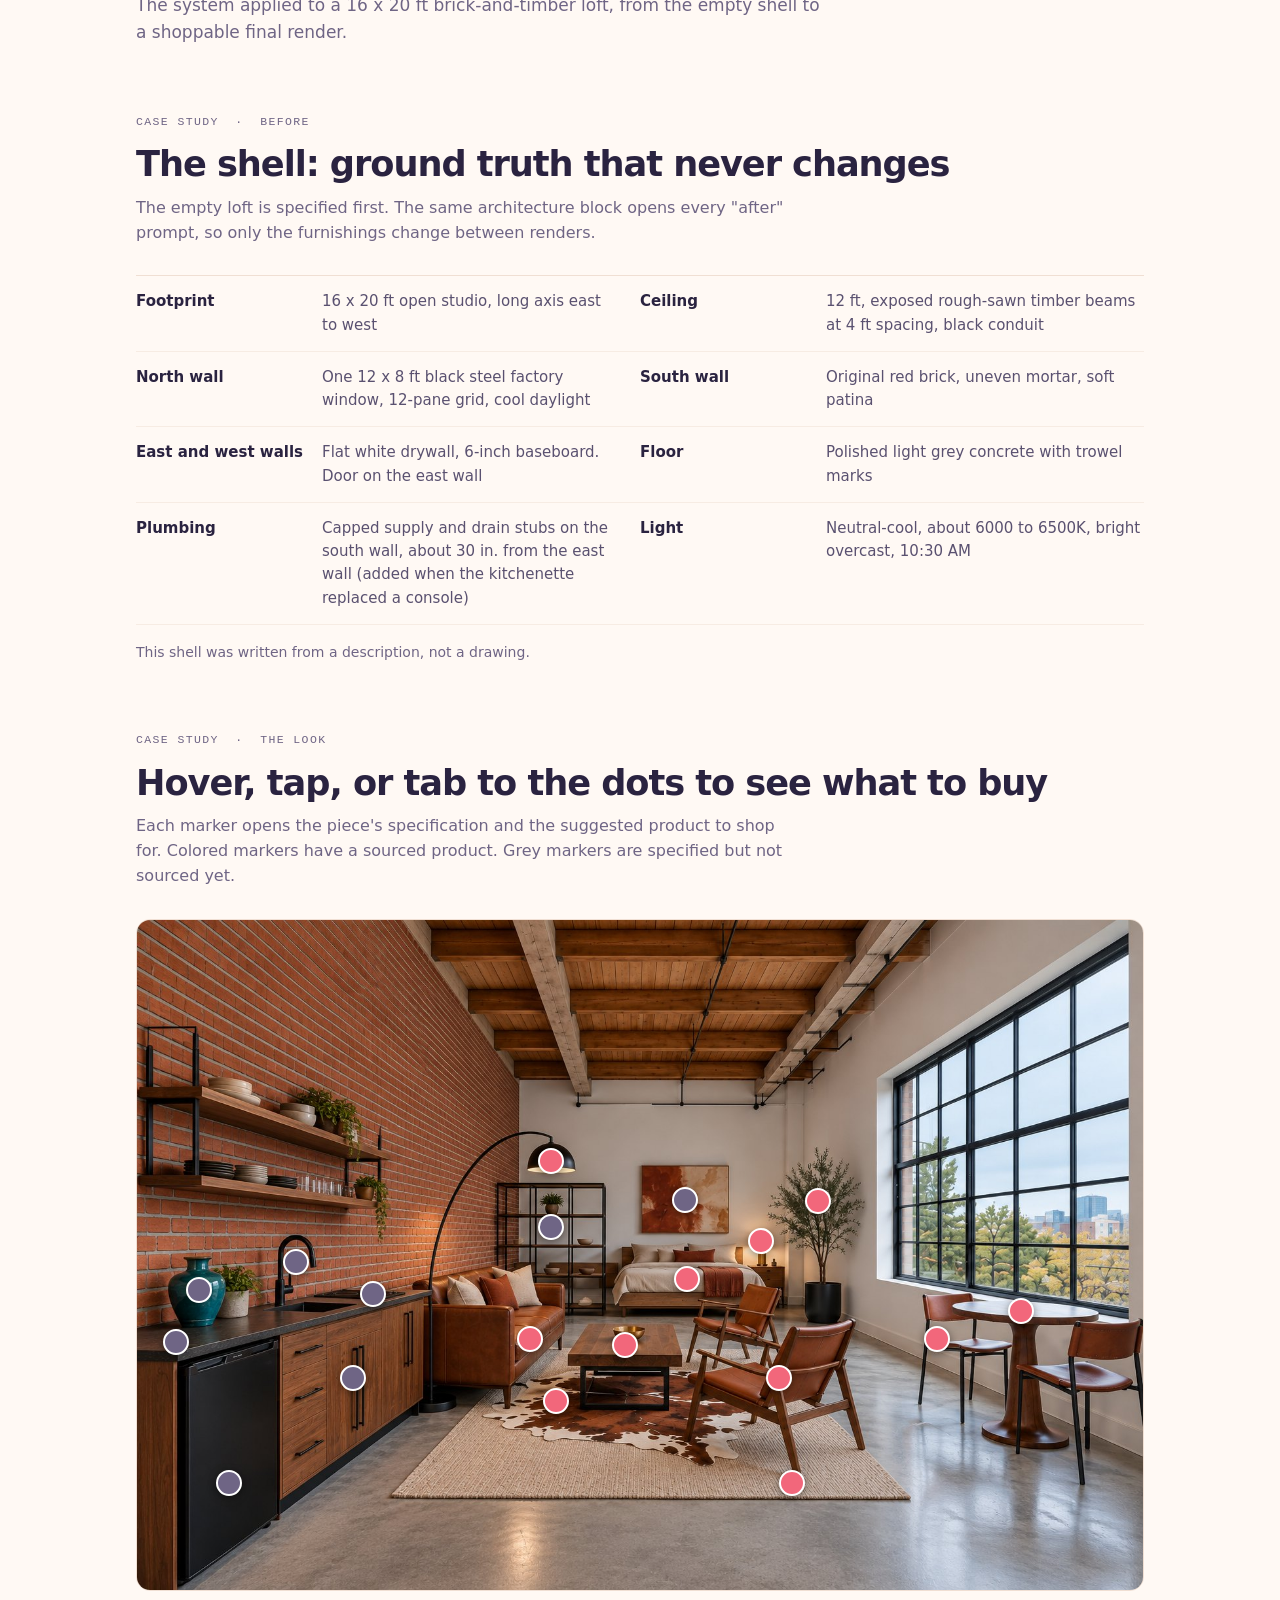
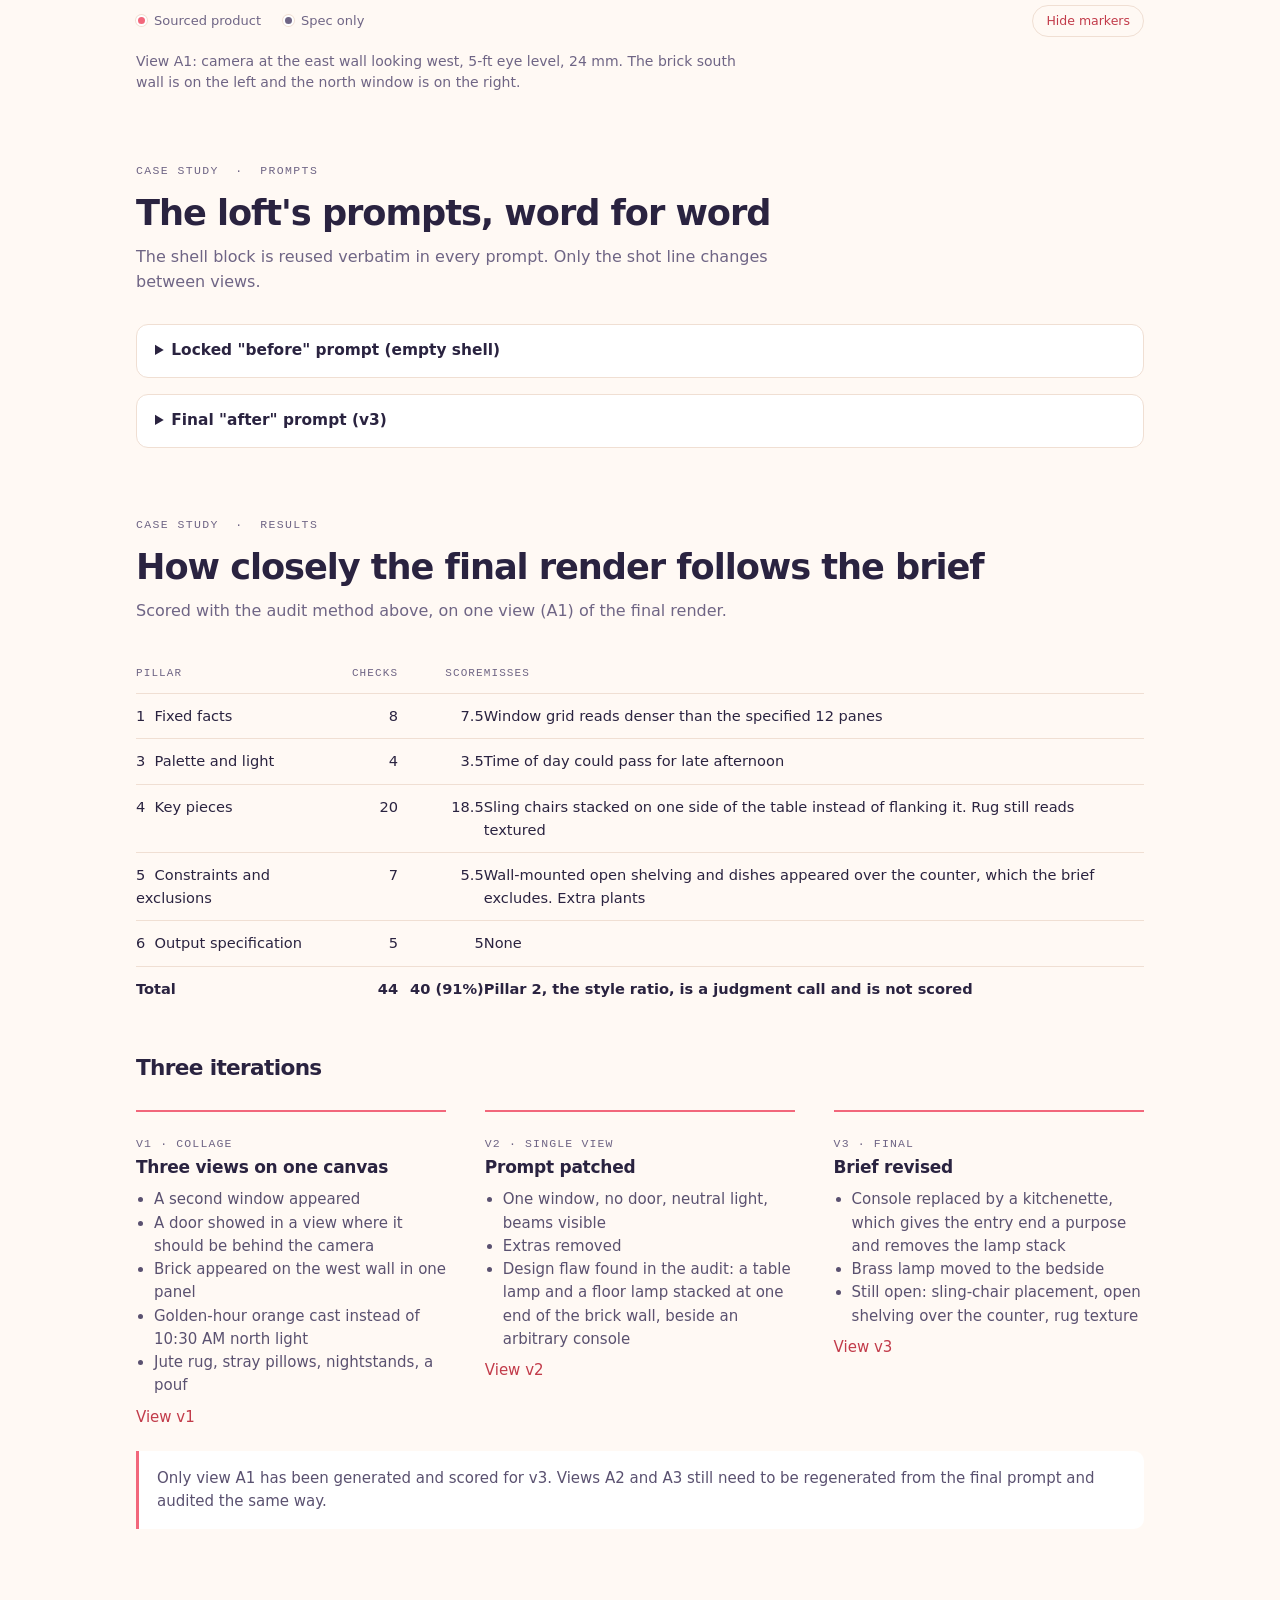
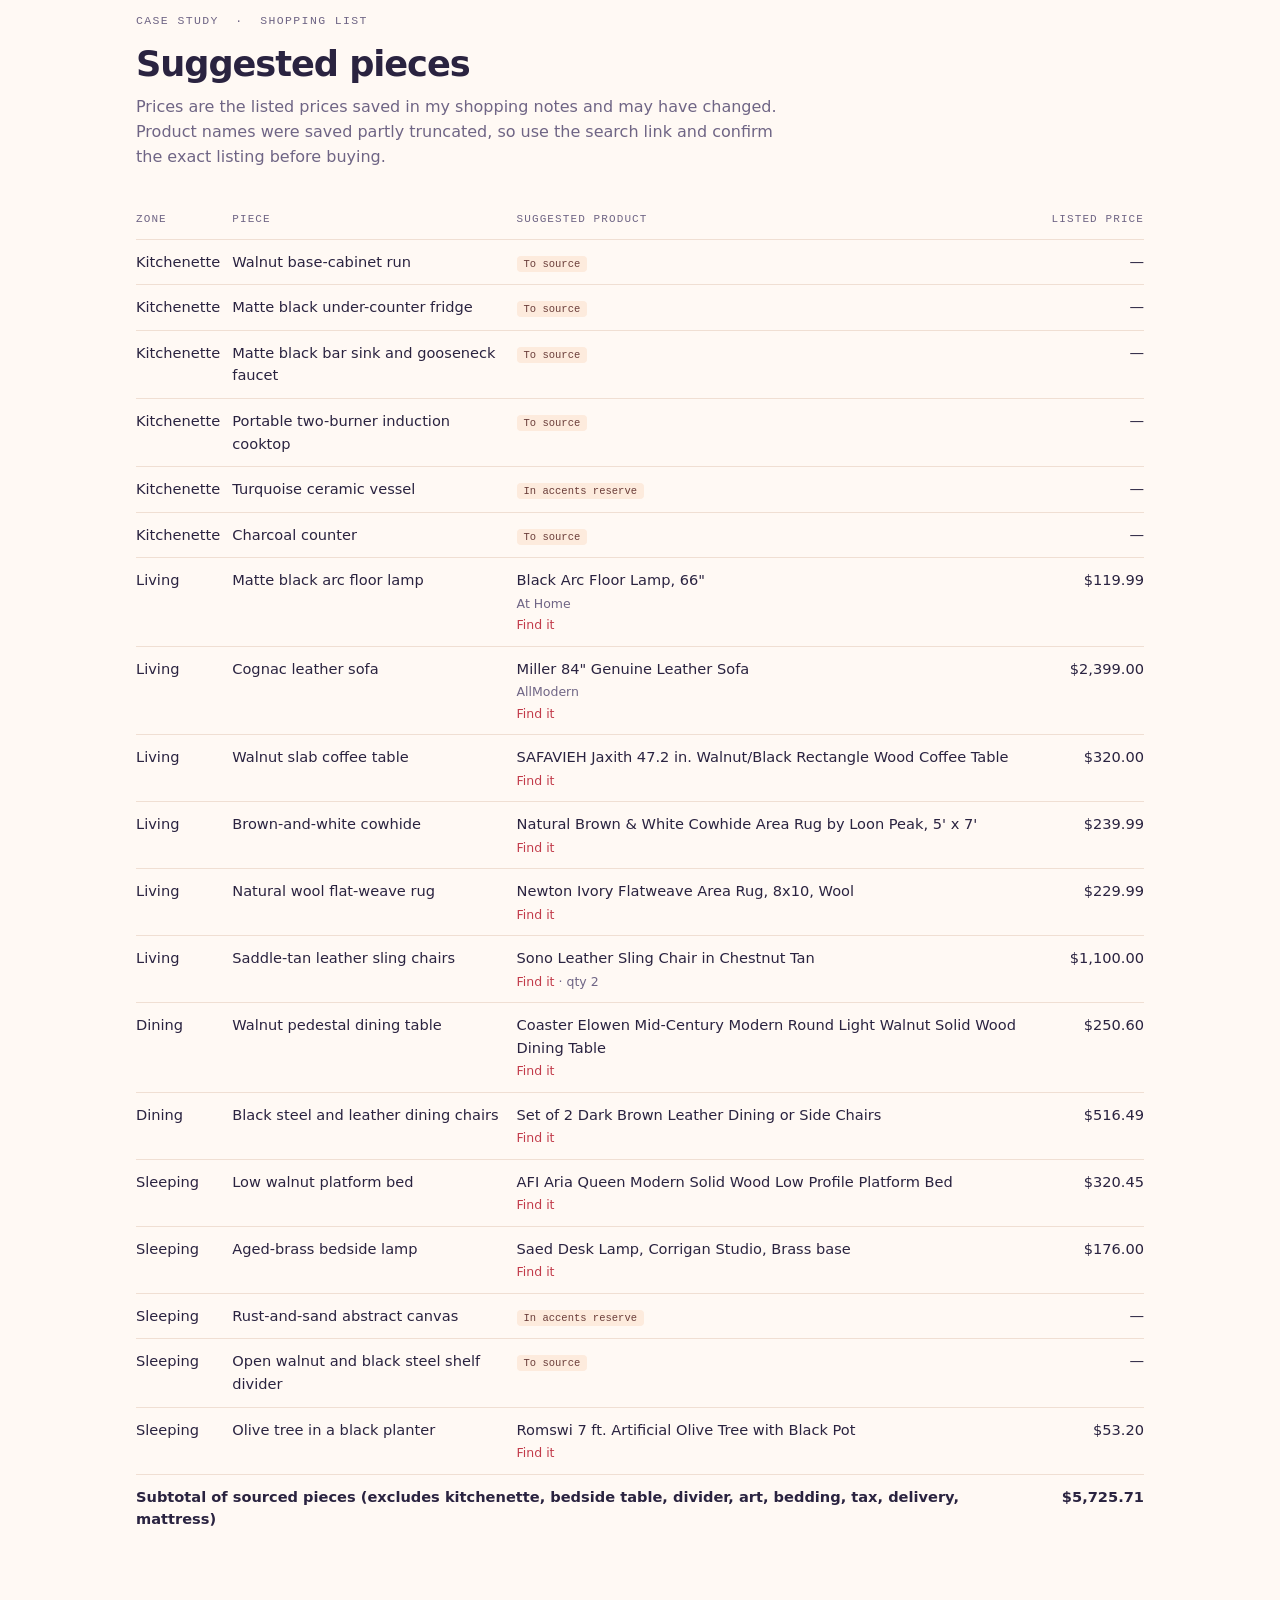
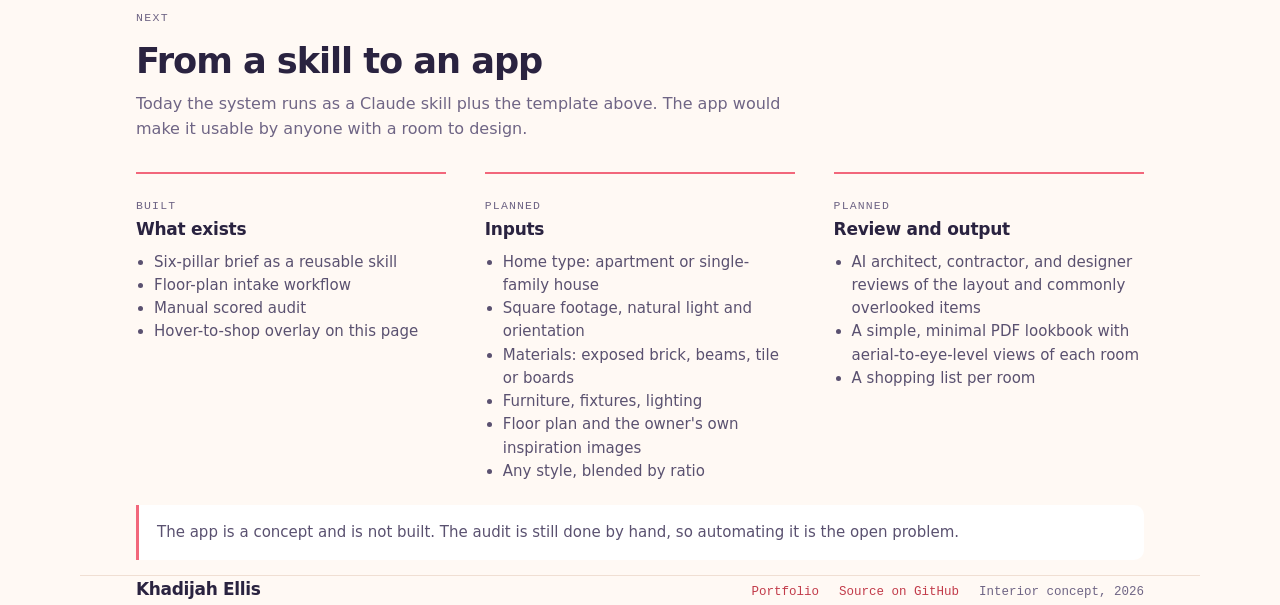
==== commit f6d7ccd1: "Reframe lookbook as a system-first case study Page now leads with the problem and the four-step syst" ====
--- a/brick-and-saddle-loft/index.html
+++ b/brick-and-saddle-loft/index.html
@@ -2,8 +2,8 @@
 <html lang="en">
 <head>
 <meta charset="utf-8">
-<title>Brick &amp; Saddle Loft | Khadijah Ellis</title>
-<meta name="description" content="A 320 sq ft loft lookbook built from a structured design brief: locked architecture, a style ratio, a light-aware palette, scored render audits, and a hover-to-shop overlay.">
+<title>Interior Design System | Khadijah Ellis</title>
+<meta name="description" content="A repeatable system for AI interior design: a locked room, a six-pillar brief, floor-plan intake, prompt rules, and scored audits, tested on a 320 sq ft loft.">
 <meta name="viewport" content="width=device-width, initial-scale=1">
 
 <style>
@@ -165,6 +165,15 @@
   }
   .caption { margin: 14px 0 0; font-size: 14px; color: var(--ink-3); max-width: 70ch; }
 
+  .jump { display: flex; flex-wrap: wrap; justify-content: center; gap: 8px 24px; margin-top: 26px; font-family: var(--mono); font-size: 12.5px; }
+  .part { padding-top: clamp(64px, 9vh, 110px); }
+  .part .inner { border-top: 2px solid var(--ink); padding-top: 22px; }
+  .part h2 { margin: 10px 0 0; font-size: clamp(2rem, 4.6vw, 3.1rem); font-weight: 700; letter-spacing: -0.035em; line-height: 1.05; text-wrap: balance; }
+  .part p.lede { margin: 12px 0 0; max-width: 64ch; color: var(--ink-3); }
+  figure.plain { margin: 0; }
+  figure.plain img { display: block; width: 100%; height: auto; border-radius: 14px; border: 1px solid var(--hairline); }
+  figure.plain figcaption { margin-top: 12px; font-size: 14px; color: var(--ink-3); max-width: 70ch; }
+
   /* Cards, grids */
   .grid3 { display: grid; grid-template-columns: repeat(3, 1fr); gap: clamp(22px, 3vw, 40px); }
   .col { border-top: 2px solid var(--accent); padding-top: 16px; }
@@ -236,54 +245,177 @@
 <main>
 
   <header class="hero wrap">
-    <p class="eyebrow">Interior concept &nbsp;·&nbsp; Prompt architecture</p>
-    <h1>Brick &amp; Saddle Loft</h1>
+    <p class="eyebrow">Case study &nbsp;·&nbsp; Prompt architecture &nbsp;·&nbsp; App concept</p>
+    <h1>A repeatable system for AI interior design</h1>
     <p class="positioning">
-      A 320 sq ft loft designed end to end from a structured brief: locked architecture, a style
-      ratio, a palette tied to the room's light, specified pieces, and a scored audit of every
-      render against that brief.
+      Image models redesign the room every time you ask. This system fixes the room first, writes a
+      structured brief, prompts from it, and scores every render against it. Tested end to end on
+      a 320 sq ft brick-and-timber loft.
     </p>
     <div class="metrics">
       <div class="metric"><span class="fig">6</span><span class="cap">Pillars in the design brief</span></div>
       <div class="metric"><span class="fig">3</span><span class="cap">Prompt iterations, each driven by an audit</span></div>
       <div class="metric"><span class="fig">91%</span><span class="cap">Final render's match to the brief (manual audit, 40 of 44 checks)</span></div>
-      <div class="metric"><span class="fig" id="m-count">19</span><span class="cap">Pieces in the hover-to-shop overlay</span></div>
-    </div>
+      <div class="metric"><span class="fig" id="m-count">19</span><span class="cap">Pieces specified and shoppable in the loft case study</span></div>
+    </div>
+    <nav class="jump" aria-label="Page sections">
+      <a href="#problem">The problem</a><a href="#intake">The system</a><a href="#case-study">The loft</a><a href="#next">Next: the app</a>
+    </nav>
     <a class="back" href="../">&larr; Back to portfolio</a>
   </header>
 
-  <section class="wrap" id="look">
-    <div class="sec-head">
-      <p class="eyebrow">The look</p>
-      <h2>Hover, tap, or tab to the dots to see what to buy</h2>
+  <section class="wrap" id="problem">
+    <div class="sec-head">
+      <p class="eyebrow">The problem</p>
+      <h2>Ask an image model for a room three times and you get three rooms</h2>
       <p class="lede">
-        Each marker opens the piece's specification and the suggested product to shop for. Colored
-        markers have a sourced product. Grey markers are specified but not sourced yet.
+        The first attempt asked for three views of the loft on one canvas. The model redesigned
+        the space in each panel.
       </p>
     </div>
-
-    <div class="figure" id="figure">
-      <div class="stage" id="stage">
-        <img src="images/after-a1-v3.jpg" width="1536" height="1024"
-             alt="Rendered view of the finished loft: a walnut kitchenette along a red brick wall on the left, a cognac leather sofa with an arc floor lamp, a cowhide-layered wool rug, two leather sling chairs, a bed and olive tree at the far end, and a black steel factory window on the right.">
-      </div>
-      <aside class="card" id="card" role="region" aria-label="Item details" aria-live="polite" hidden></aside>
-    </div>
-
-    <div class="legend">
-      <span><span class="dot s"></span>Sourced product</span>
-      <span><span class="dot t"></span>Spec only</span>
-      <button type="button" id="toggle">Hide markers</button>
-    </div>
-    <p class="caption">
-      View A1: camera at the east wall looking west, 5-ft eye level, 24 mm. The brick south wall
-      is on the left and the north window is on the right.
-    </p>
-  </section>
+    <figure class="plain">
+      <img src="images/iteration-v1-collage.jpg" width="1536" height="1024"
+           alt="The first attempt: three views of the loft on one canvas, with a different window, door and wall treatment in each panel.">
+      <figcaption>Version 1: three views requested in a single collage.</figcaption>
+    </figure>
+    <div class="grid3" style="margin-top: 32px;">
+      <div class="col"><h3>Geometry drifts</h3><ul><li>A second window appeared</li><li>A door showed in a view where it should be behind the camera</li><li>Brick moved to the west wall in one panel</li></ul></div>
+      <div class="col"><h3>Light drifts</h3><ul><li>Golden-hour orange cast instead of 10:30 AM north light</li><li>Ceiling and beams cropped out of two views</li></ul></div>
+      <div class="col"><h3>Details drift</h3><ul><li>Jute-textured rug, stray pillows, nightstands, a pouf</li><li>The olive tree switched sides between views</li></ul></div>
+    </div>
+    <p class="callout">Better adjectives did not fix this. A process did: fix the room first, specify every piece, and score each render against the brief.</p>
+  </section>
+
+  <div class="part wrap">
+    <div class="inner">
+      <p class="eyebrow">Part 1</p>
+      <h2>The system</h2>
+      <p class="lede">Four steps and a reusable template. Each one exists because of a failure in the first render.</p>
+    </div>
+  </div>
+
+  <section class="wrap" id="intake">
+    <div class="sec-head">
+      <p class="eyebrow">Step 1 &nbsp;·&nbsp; Lock the room</p>
+      <h2>Fixed facts come from the floor plan, not from the model</h2>
+      <p class="lede">
+        Give the system a floor plan, blueprint, survey, or CAD export (image or PDF) and it
+        extracts the fixed facts instead of asking for them. With no plan, they are typed in or
+        measured. Either way, every fact is labeled as read from the plan, calculated, or assumed.
+      </p>
+    </div>
+    <ol class="principles">
+      <li><div><strong>Set the scale</strong><span>Read a scale bar, a stated scale, or one labeled dimension. Scale is never inferred from furniture.</span></div></li>
+      <li><div><strong>Extract the fixed facts</strong><span>Room dimensions, wall thickness, door and window positions from a named corner, plumbing and electrical, columns, stairs, and finishes from the legend. Ceiling height is often missing from plans, so sections and notes are checked.</span></div></li>
+      <li><div><strong>Label every fact</strong><span>Read from the plan, calculated, or assumed. Only critical gaps get a question: north orientation, ceiling height, sill height, which wall is brick.</span></div></li>
+      <li><div><strong>Cross-check</strong><span>Dimensions add up, openings fit their walls, and the plan agrees with the description. Conflicts are settled before any image is generated.</span></div></li>
+      <li><div><strong>Convert to coordinates and text</strong><span>One origin and one set of axes for every piece and camera. The plan goes into the prompt as words, because image models do not follow drawn plans reliably.</span></div></li>
+    </ol>
+    <p class="callout">Plans can carry addresses, names, and permit numbers. Redact them before a plan is shown publicly.</p>
+  </section>
+
+  <section class="wrap" id="brief">
+    <div class="sec-head">
+      <p class="eyebrow">Step 2 &nbsp;·&nbsp; Write the brief</p>
+      <h2>Six pillars, filled in before any image is generated</h2>
+      <p class="lede">Shown here with the loft's values.</p>
+    </div>
+    <div class="grid3">
+      <div class="col"><span class="num">01</span><h3>Fixed facts</h3><p>Dimensions, ceiling, window, walls, floor, openings and services. Typed in, measured, or extracted from an uploaded floor plan. Treated as unchangeable across every prompt.</p></div>
+      <div class="col"><span class="num">02</span><h3>Style ratio</h3><p><strong>60% Mid-Century Modern, 25% Industrial, 15% Western Americana.</strong> The industrial share comes from the building. The Western share is carried by material only: saddle leather, cowhide, aged brass.</p></div>
+      <div class="col"><span class="num">03</span><h3>Palette tied to light</h3><p>North light is cool and flat, so the palette runs warm: cognac, burnt sienna, saddle tan, oatmeal, walnut, aged brass, with 2700K lamps as the only warm pools.</p></div>
+      <div class="col"><span class="num">04</span><h3>Key pieces</h3><p>Every piece is written as material plus placement, for example "84-inch cognac top-grain leather sofa centered on the brick wall facing the window."</p></div>
+      <div class="col"><span class="num">05</span><h3>Constraints and exclusions</h3><p>Renter-friendly, freestanding, moderate budget. No chrome or stainless, no barn wood, no animal skulls, no striped patterns, no upper cabinets or open kitchen shelving.</p></div>
+      <div class="col"><span class="num">06</span><h3>Output specification</h3><p>5-ft eye level, 24 mm wide angle, f/8, straight verticals, 3:2, one image per generation, plus a room-zone text brief and a shopping table.</p></div>
+    </div>
+  </section>
+
+  <section class="wrap" id="strategy">
+    <div class="sec-head">
+      <p class="eyebrow">Step 3 &nbsp;·&nbsp; Prompt from the brief</p>
+      <h2>Six rules for prompts that hold the room steady</h2>
+      <p class="lede">Each rule exists because a render broke it. Examples are from the loft.</p>
+    </div>
+    <ol class="principles">
+      <li><div><strong>Lock the shell first</strong><span>Generate the empty loft, then reuse its architecture block word for word in every "after" prompt. Consistency comes from repetition, not from asking the model to remember.</span></div></li>
+      <li><div><strong>Write material and placement, not nouns</strong><span>"A leather sofa" produces any sofa. "84-inch cognac top-grain leather sofa with tapered walnut legs, centered on the brick wall" produces a checkable one.</span></div></li>
+      <li><div><strong>Tie the palette to the light</strong><span>The window faces north, so daylight is cool. The prompt states that and names the warm counter-palette and bulb temperature, which also stopped the model from defaulting to golden hour.</span></div></li>
+      <li><div><strong>Spell out orientation</strong><span>Each shot line names which wall is on the left and right and what is behind the camera. The first render put brick on the wrong wall and a door in view until these were added.</span></div></li>
+      <li><div><strong>Name what must not appear</strong><span>Negative constraints came from reading failures: exactly one window, no pouf, no striped pillows, no stainless. Each is a line that exists because a render broke the rule.</span></div></li>
+      <li><div><strong>One image per generation</strong><span>The first attempt asked for three views in one collage and the model reinvented the room per panel. Generating A1 alone, then using it as a reference for the other views, keeps the room stable.</span></div></li>
+    </ol>
+  </section>
+
+  <section class="wrap" id="audit">
+    <div class="sec-head">
+      <p class="eyebrow">Step 4 &nbsp;·&nbsp; Audit the render</p>
+      <h2>Score every render against the brief, then patch</h2>
+      <p class="lede">
+        Each pillar becomes yes-or-no checks. A check scores 1 if the render matches, 0.5 if it
+        partly matches, and 0 if it does not. The review is manual and visual, not a pixel
+        measurement. The style ratio is a judgment call and is not scored, and true dimensions
+        cannot be read from a render, so placement and relative scale are checked instead.
+      </p>
+    </div>
+    <ol class="principles">
+      <li><div><strong>Break the brief into checks</strong><span>One check per specified fact: exactly one window, brick on the south wall only, a walnut slab coffee table with a black steel base.</span></div></li>
+      <li><div><strong>Score the render and record each miss</strong><span>The result is a score per pillar and a list of what failed, so the next change is targeted.</span></div></li>
+      <li><div><strong>Fix the prompt or the brief</strong><span>Rendering errors become new prompt lines. Design problems, such as two lamps stacked at one end or a console with no purpose, change the brief itself.</span></div></li>
+    </ol>
+  </section>
+
+  <section class="wrap" id="template">
+    <div class="sec-head">
+      <p class="eyebrow">Template</p>
+      <h2>The reusable brief</h2>
+      <p class="lede">
+        Fill this in once per project and reuse it verbatim for every image.
+        <a href="template.md">Download template.md</a>
+      </p>
+    </div>
+    <details open>
+      <summary>Six-pillar interior design brief</summary>
+<pre>### [Project Name / Concept Title]
+
+#### 1. Fixed Facts (Ground Truth)
+* Dimensions &amp; Layout: [e.g., studio loft, 16x20 ft]
+* Ceiling &amp; Architecture: [e.g., 12-ft timber-beam ceiling, large factory window facing north]
+* Walls &amp; Flooring: [e.g., exposed red brick, polished concrete floors]
+* Openings &amp; Services: [door and window positions from a named corner; plumbing and electrical locations]
+* Source: [floor plan upload, measured, or assumed; mark each fact [plan], [calc], or [assumed]]
+
+#### 2. Style Ratio
+* Breakdown: [e.g., 70% Mid-Century Modern, 20% Western Americana, 10% Industrial]
+
+#### 3. Palette Tied to Light
+* Light Adaptation: [e.g., countering cool north light with warm earth tones]
+
+#### 4. Key Pieces (Material + Placement)
+* Seating: [e.g., cognac top-grain leather sofa against the brick wall]
+* Textiles: [e.g., brown-and-white cowhide layered under the coffee table]
+* Lighting &amp; Decor: [e.g., matte black iron arc lamp over the seating zone]
+
+#### 5. Constraints and Exclusions
+* Constraints: [e.g., renter-friendly, moderate budget]
+* Exclusions: [e.g., no faux-rustic clutter, no chrome finishes]
+
+#### 6. Output Specification
+* Image Prompt Specs: [e.g., 5-foot eye level, wide angle, late-afternoon golden hour]
+* Text Brief Format: [e.g., room zones + markdown shopping table]</pre>
+    </details>
+  </section>
+
+  <div class="part wrap" id="case-study">
+    <div class="inner">
+      <p class="eyebrow">Part 2</p>
+      <h2>Case study: the Brick &amp; Saddle Loft</h2>
+      <p class="lede">The system applied to a 16 x 20 ft brick-and-timber loft, from the empty shell to a shoppable final render.</p>
+    </div>
+  </div>
 
   <section class="wrap" id="shell">
     <div class="sec-head">
-      <p class="eyebrow">Before</p>
+      <p class="eyebrow">Case study &nbsp;·&nbsp; Before</p>
       <h2>The shell: ground truth that never changes</h2>
       <p class="lede">
         The empty loft is specified first. The same architecture block opens every "after" prompt,
@@ -301,53 +433,44 @@
       <div class="fact"><dt>Light</dt><dd>Neutral-cool, about 6000 to 6500K, bright overcast, 10:30 AM</dd></div>
     </dl>
 
-    <div class="sec-head" style="margin-top: 44px;">
-      <h2 style="font-size: 1.35rem;">Starting from a real floor plan</h2>
+    <p class="caption">This shell was written from a description, not a drawing.</p>
+  </section>
+
+  <section class="wrap" id="look">
+    <div class="sec-head">
+      <p class="eyebrow">Case study &nbsp;·&nbsp; The look</p>
+      <h2>Hover, tap, or tab to the dots to see what to buy</h2>
       <p class="lede">
-        This shell was written from a description. For a real space, upload the blueprint and the
-        same facts are extracted from it.
+        Each marker opens the piece's specification and the suggested product to shop for. Colored
+        markers have a sourced product. Grey markers are specified but not sourced yet.
       </p>
     </div>
-    <ol class="principles">
-      <li><div><strong>Set the scale</strong><span>Read a scale bar, a stated scale, or one labeled dimension. Scale is never inferred from furniture.</span></div></li>
-      <li><div><strong>Extract the fixed facts</strong><span>Room dimensions, wall thickness, door and window positions from a named corner, plumbing and electrical, columns, stairs, and finishes from the legend. Ceiling height is often missing from plans, so sections and notes are checked.</span></div></li>
-      <li><div><strong>Label every fact</strong><span>Read from the plan, calculated, or assumed. Only critical gaps get a question: north orientation, ceiling height, sill height, which wall is brick.</span></div></li>
-      <li><div><strong>Cross-check</strong><span>Dimensions add up, openings fit their walls, and the plan agrees with the description. Conflicts are settled before any image is generated.</span></div></li>
-      <li><div><strong>Convert to coordinates and text</strong><span>One origin and one set of axes for every piece and camera. The plan goes into the prompt as words, because image models do not follow drawn plans reliably.</span></div></li>
-    </ol>
-    <p class="callout">Plans can carry addresses, names, and permit numbers. Redact them before a plan is shown publicly.</p>
-  </section>
-
-  <section class="wrap" id="brief">
-    <div class="sec-head">
-      <p class="eyebrow">The brief</p>
-      <h2>Six pillars, filled in before any image is generated</h2>
-    </div>
-    <div class="grid3">
-      <div class="col"><span class="num">01</span><h3>Fixed facts</h3><p>Dimensions, ceiling, window, walls, floor, openings and services. Typed in, measured, or extracted from an uploaded floor plan. Treated as unchangeable across every prompt.</p></div>
-      <div class="col"><span class="num">02</span><h3>Style ratio</h3><p><strong>60% Mid-Century Modern, 25% Industrial, 15% Western Americana.</strong> The industrial share comes from the building. The Western share is carried by material only: saddle leather, cowhide, aged brass.</p></div>
-      <div class="col"><span class="num">03</span><h3>Palette tied to light</h3><p>North light is cool and flat, so the palette runs warm: cognac, burnt sienna, saddle tan, oatmeal, walnut, aged brass, with 2700K lamps as the only warm pools.</p></div>
-      <div class="col"><span class="num">04</span><h3>Key pieces</h3><p>Every piece is written as material plus placement, for example "84-inch cognac top-grain leather sofa centered on the brick wall facing the window."</p></div>
-      <div class="col"><span class="num">05</span><h3>Constraints and exclusions</h3><p>Renter-friendly, freestanding, moderate budget. No chrome or stainless, no barn wood, no animal skulls, no striped patterns, no upper cabinets or open kitchen shelving.</p></div>
-      <div class="col"><span class="num">06</span><h3>Output specification</h3><p>5-ft eye level, 24 mm wide angle, f/8, straight verticals, 3:2, one image per generation, plus a room-zone text brief and a shopping table.</p></div>
-    </div>
-  </section>
-
-  <section class="wrap" id="strategy">
-    <div class="sec-head">
-      <p class="eyebrow">Prompt strategy</p>
-      <h2>How the prompts were built, and why they changed</h2>
-    </div>
-    <ol class="principles">
-      <li><div><strong>Lock the shell first</strong><span>Generate the empty loft, then reuse its architecture block word for word in every "after" prompt. Consistency comes from repetition, not from asking the model to remember.</span></div></li>
-      <li><div><strong>Write material and placement, not nouns</strong><span>"A leather sofa" produces any sofa. "84-inch cognac top-grain leather sofa with tapered walnut legs, centered on the brick wall" produces a checkable one.</span></div></li>
-      <li><div><strong>Tie the palette to the light</strong><span>The window faces north, so daylight is cool. The prompt states that and names the warm counter-palette and bulb temperature, which also stopped the model from defaulting to golden hour.</span></div></li>
-      <li><div><strong>Spell out orientation</strong><span>Each shot line names which wall is on the left and right and what is behind the camera. The first render put brick on the wrong wall and a door in view until these were added.</span></div></li>
-      <li><div><strong>Name what must not appear</strong><span>Negative constraints came from reading failures: exactly one window, no pouf, no striped pillows, no stainless. Each is a line that exists because a render broke the rule.</span></div></li>
-      <li><div><strong>One image per generation</strong><span>The first attempt asked for three views in one collage and the model reinvented the room per panel. Generating A1 alone, then using it as a reference for the other views, keeps the room stable.</span></div></li>
-      <li><div><strong>Audit, then patch the prompt</strong><span>Every render is scored against the brief. Defects become new lines in the prompt, and design problems found in the audit (two lamps stacked, an arbitrary console) change the brief itself.</span></div></li>
-    </ol>
-
+
+    <div class="figure" id="figure">
+      <div class="stage" id="stage">
+        <img src="images/after-a1-v3.jpg" width="1536" height="1024"
+             alt="Rendered view of the finished loft: a walnut kitchenette along a red brick wall on the left, a cognac leather sofa with an arc floor lamp, a cowhide-layered wool rug, two leather sling chairs, a bed and olive tree at the far end, and a black steel factory window on the right.">
+      </div>
+      <aside class="card" id="card" role="region" aria-label="Item details" aria-live="polite" hidden></aside>
+    </div>
+
+    <div class="legend">
+      <span><span class="dot s"></span>Sourced product</span>
+      <span><span class="dot t"></span>Spec only</span>
+      <button type="button" id="toggle">Hide markers</button>
+    </div>
+    <p class="caption">
+      View A1: camera at the east wall looking west, 5-ft eye level, 24 mm. The brick south wall
+      is on the left and the north window is on the right.
+    </p>
+  </section>
+
+  <section class="wrap" id="prompts">
+    <div class="sec-head">
+      <p class="eyebrow">Case study &nbsp;·&nbsp; Prompts</p>
+      <h2>The loft's prompts, word for word</h2>
+      <p class="lede">The shell block is reused verbatim in every prompt. Only the shot line changes between views.</p>
+    </div>
     <details>
       <summary>Locked "before" prompt (empty shell)</summary>
 <pre>Architecture &amp; Ground Truth: Empty 16x20 ft open studio loft, 12 ft ceiling with exposed rough-sawn timber beams running north-south at 4 ft spacing. North wall: one large black steel-framed factory window, 12 ft wide x 8 ft tall, 12-pane grid, sill 2.5 ft above floor. South wall: original red brick, uneven mortar, soft patina. East and west walls: matte white painted drywall, 6-inch painted baseboard. Floor: polished concrete, light grey, subtle trowel marks and hairline cracks. Black conduit along the ceiling beams. Two capped copper water supply stubs and one capped drain stub emerge from the south brick wall about 30 inches from the east wall, 6 inches above the floor, with one exposed outlet box beside them. Completely empty, no furniture, no decor, no people.
@@ -375,56 +498,11 @@
     </details>
   </section>
 
-  <section class="wrap" id="template">
-    <div class="sec-head">
-      <p class="eyebrow">Template</p>
-      <h2>The reusable brief</h2>
-      <p class="lede">
-        Fill this in once per project and reuse it verbatim for every image.
-        <a href="template.md">Download template.md</a>
-      </p>
-    </div>
-    <details open>
-      <summary>Six-pillar interior design brief</summary>
-<pre>### [Project Name / Concept Title]
-
-#### 1. Fixed Facts (Ground Truth)
-* Dimensions &amp; Layout: [e.g., studio loft, 16x20 ft]
-* Ceiling &amp; Architecture: [e.g., 12-ft timber-beam ceiling, large factory window facing north]
-* Walls &amp; Flooring: [e.g., exposed red brick, polished concrete floors]
-* Openings &amp; Services: [door and window positions from a named corner; plumbing and electrical locations]
-* Source: [floor plan upload, measured, or assumed; mark each fact [plan], [calc], or [assumed]]
-
-#### 2. Style Ratio
-* Breakdown: [e.g., 70% Mid-Century Modern, 20% Western Americana, 10% Industrial]
-
-#### 3. Palette Tied to Light
-* Light Adaptation: [e.g., countering cool north light with warm earth tones]
-
-#### 4. Key Pieces (Material + Placement)
-* Seating: [e.g., cognac top-grain leather sofa against the brick wall]
-* Textiles: [e.g., brown-and-white cowhide layered under the coffee table]
-* Lighting &amp; Decor: [e.g., matte black iron arc lamp over the seating zone]
-
-#### 5. Constraints and Exclusions
-* Constraints: [e.g., renter-friendly, moderate budget]
-* Exclusions: [e.g., no faux-rustic clutter, no chrome finishes]
-
-#### 6. Output Specification
-* Image Prompt Specs: [e.g., 5-foot eye level, wide angle, late-afternoon golden hour]
-* Text Brief Format: [e.g., room zones + markdown shopping table]</pre>
-    </details>
-  </section>
-
   <section class="wrap" id="accuracy">
     <div class="sec-head">
-      <p class="eyebrow">Accuracy</p>
+      <p class="eyebrow">Case study &nbsp;·&nbsp; Results</p>
       <h2>How closely the final render follows the brief</h2>
-      <p class="lede">
-        Each pillar is broken into yes-or-no checks. A check scores 1 if the render matches, 0.5 if
-        it partly matches, and 0 if it does not. This is a manual visual review of one view (A1),
-        not a pixel measurement.
-      </p>
+      <p class="lede">Scored with the audit method above, on one view (A1) of the final render.</p>
     </div>
 
     <div class="table-wrap">
@@ -487,7 +565,7 @@
 
   <section class="wrap" id="shopping">
     <div class="sec-head">
-      <p class="eyebrow">Shopping list</p>
+      <p class="eyebrow">Case study &nbsp;·&nbsp; Shopping list</p>
       <h2>Suggested pieces</h2>
       <p class="lede" id="price-note"></p>
     </div>
@@ -497,6 +575,20 @@
         <tbody id="shop-body"></tbody>
       </table>
     </div>
+  </section>
+
+  <section class="wrap" id="next">
+    <div class="sec-head">
+      <p class="eyebrow">Next</p>
+      <h2>From a skill to an app</h2>
+      <p class="lede">Today the system runs as a Claude skill plus the template above. The app would make it usable by anyone with a room to design.</p>
+    </div>
+    <div class="grid3">
+      <div class="col"><span class="num">BUILT</span><h3>What exists</h3><ul><li>Six-pillar brief as a reusable skill</li><li>Floor-plan intake workflow</li><li>Manual scored audit</li><li>Hover-to-shop overlay on this page</li></ul></div>
+      <div class="col"><span class="num">PLANNED</span><h3>Inputs</h3><ul><li>Home type: apartment or single-family house</li><li>Square footage, natural light and orientation</li><li>Materials: exposed brick, beams, tile or boards</li><li>Furniture, fixtures, lighting</li><li>Floor plan and the owner's own inspiration images</li><li>Any style, blended by ratio</li></ul></div>
+      <div class="col"><span class="num">PLANNED</span><h3>Review and output</h3><ul><li>AI architect, contractor, and designer reviews of the layout and commonly overlooked items</li><li>A simple, minimal PDF lookbook with aerial-to-eye-level views of each room</li><li>A shopping list per room</li></ul></div>
+    </div>
+    <p class="callout">The app is a concept and is not built. The audit is still done by hand, so automating it is the open problem.</p>
   </section>
 
   <footer class="wrap">
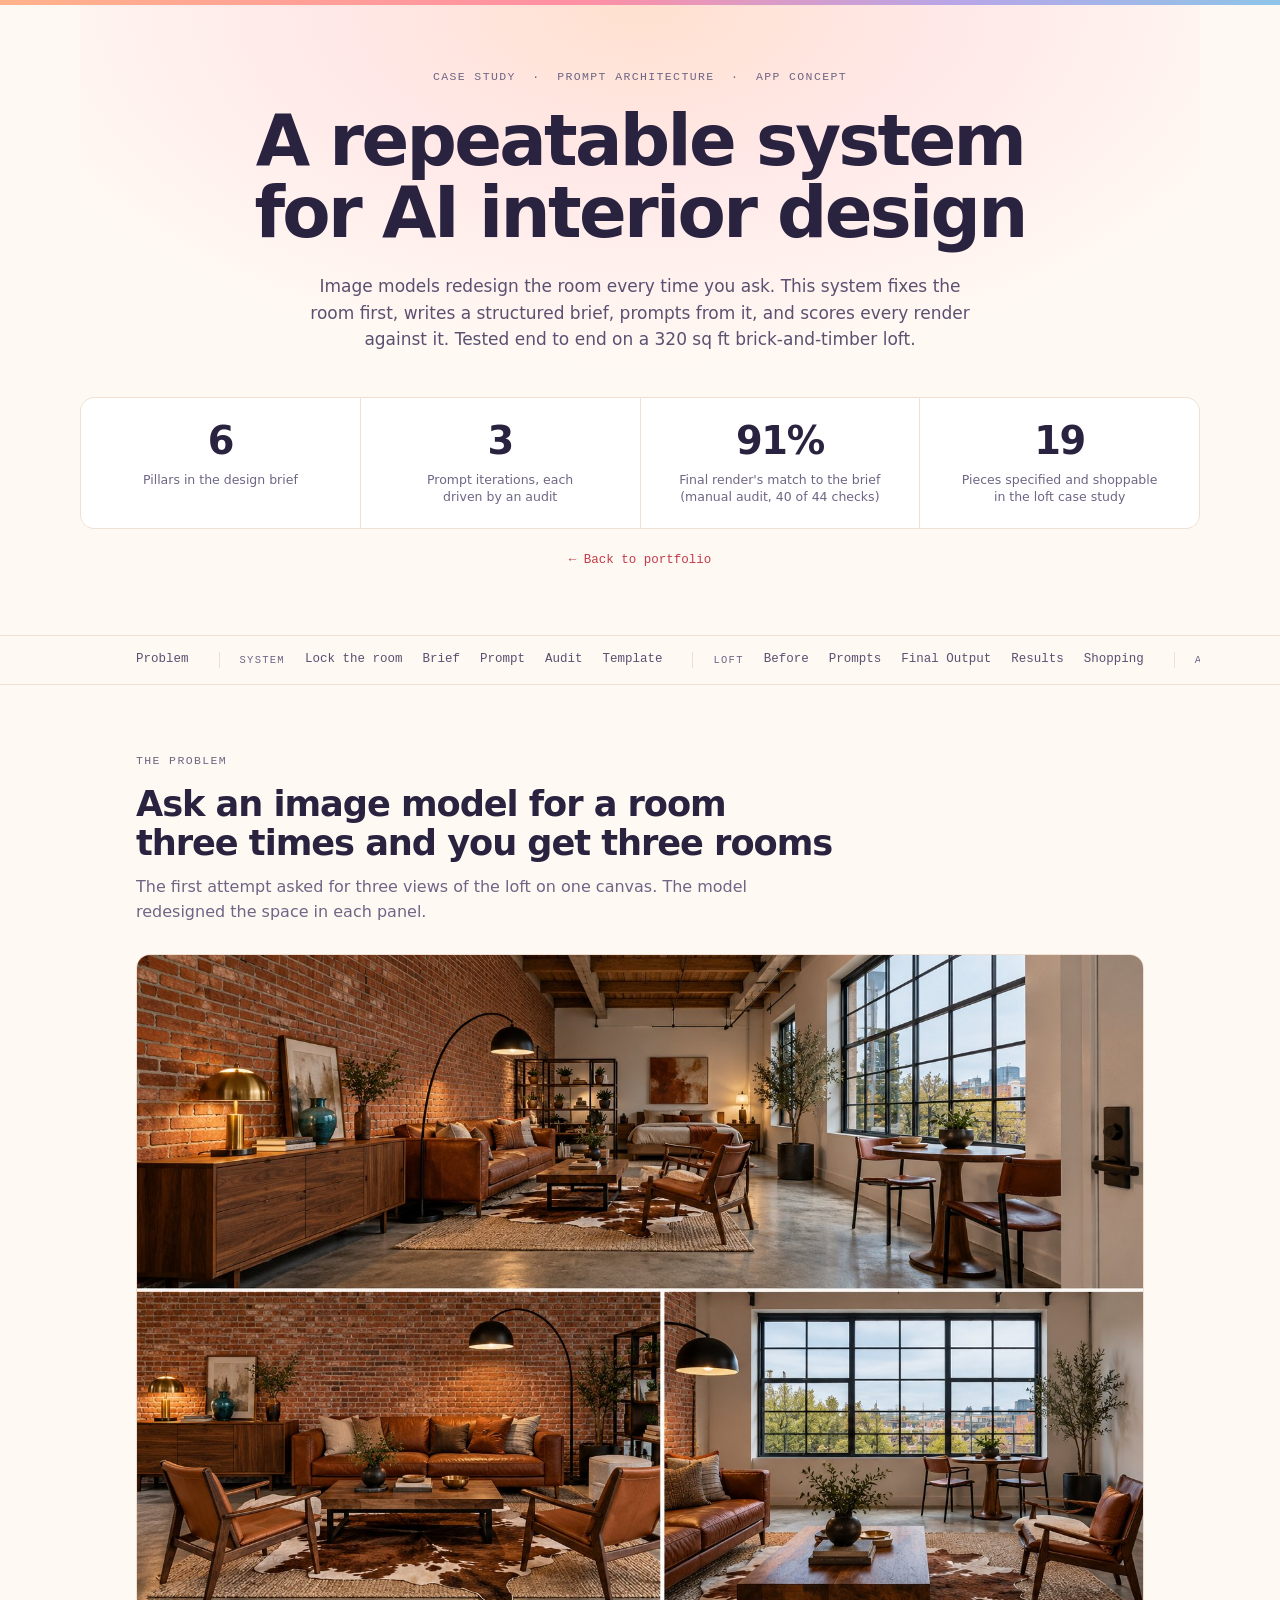
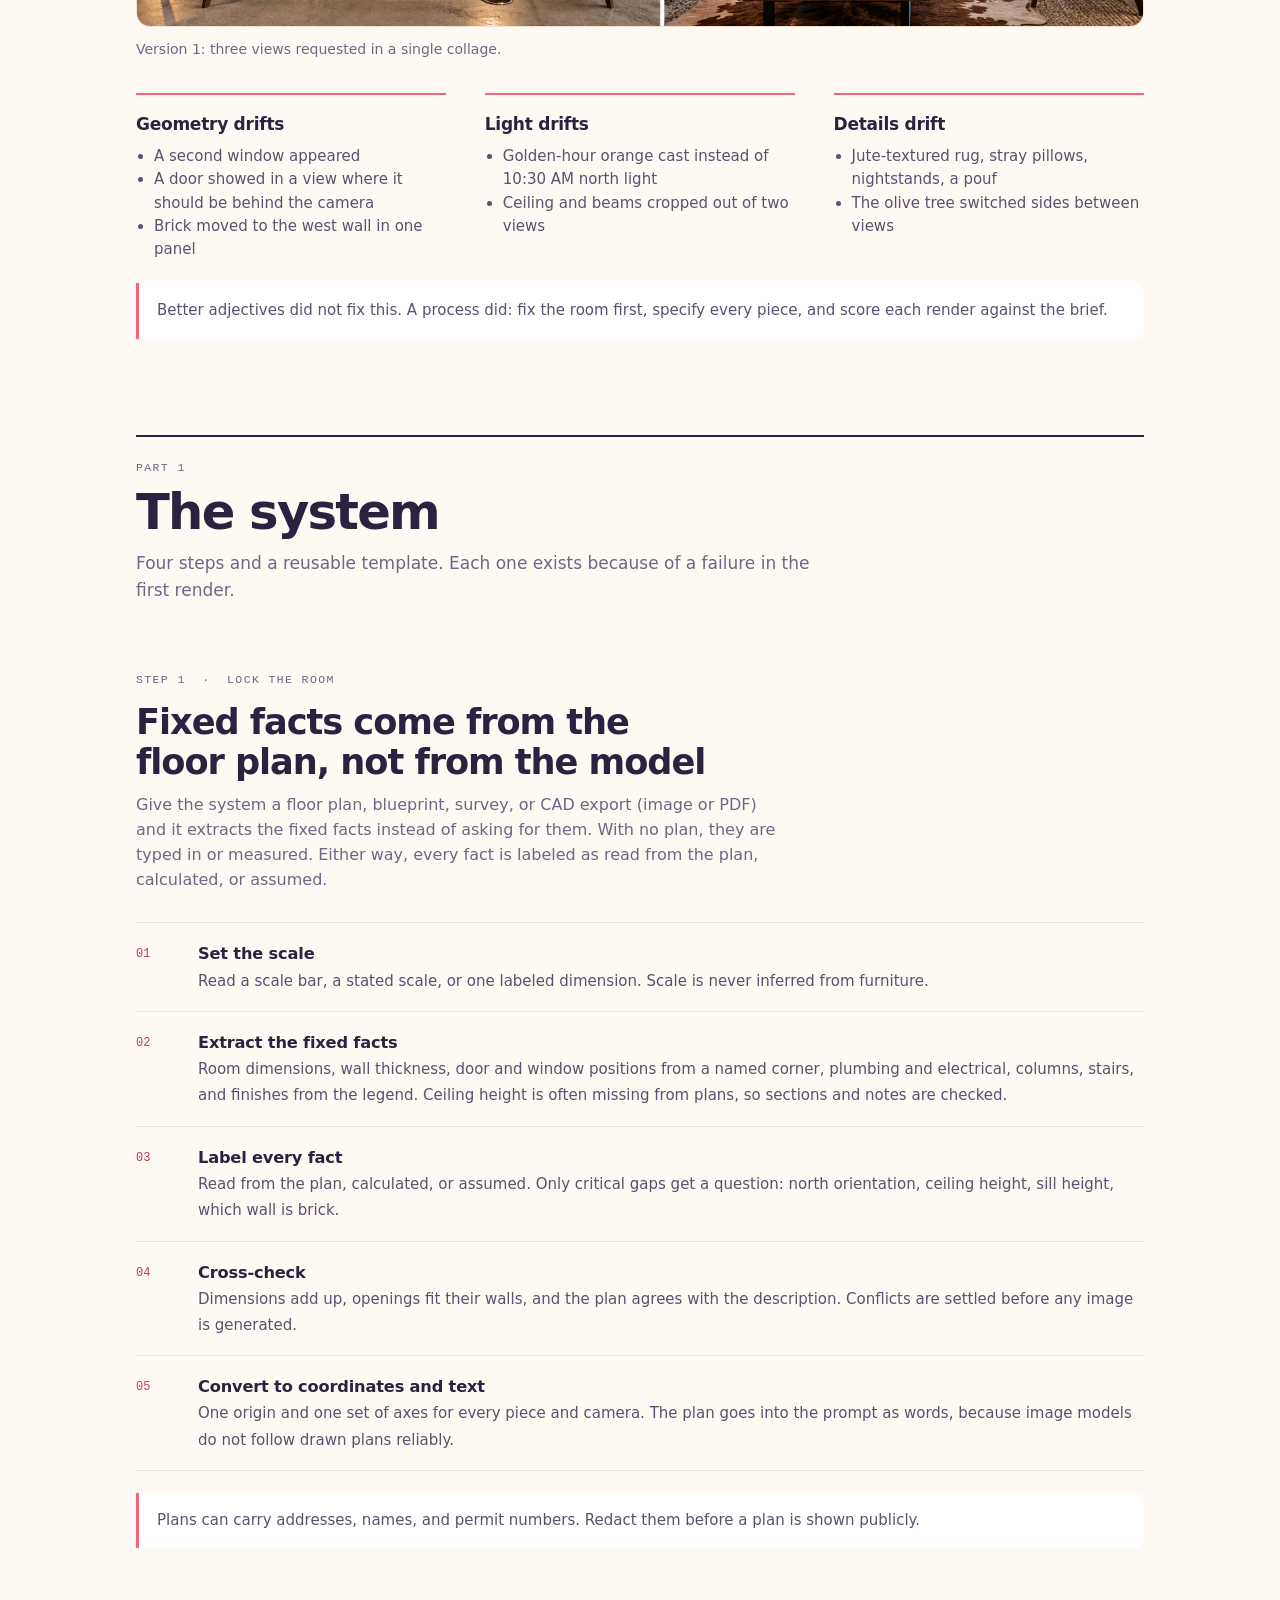
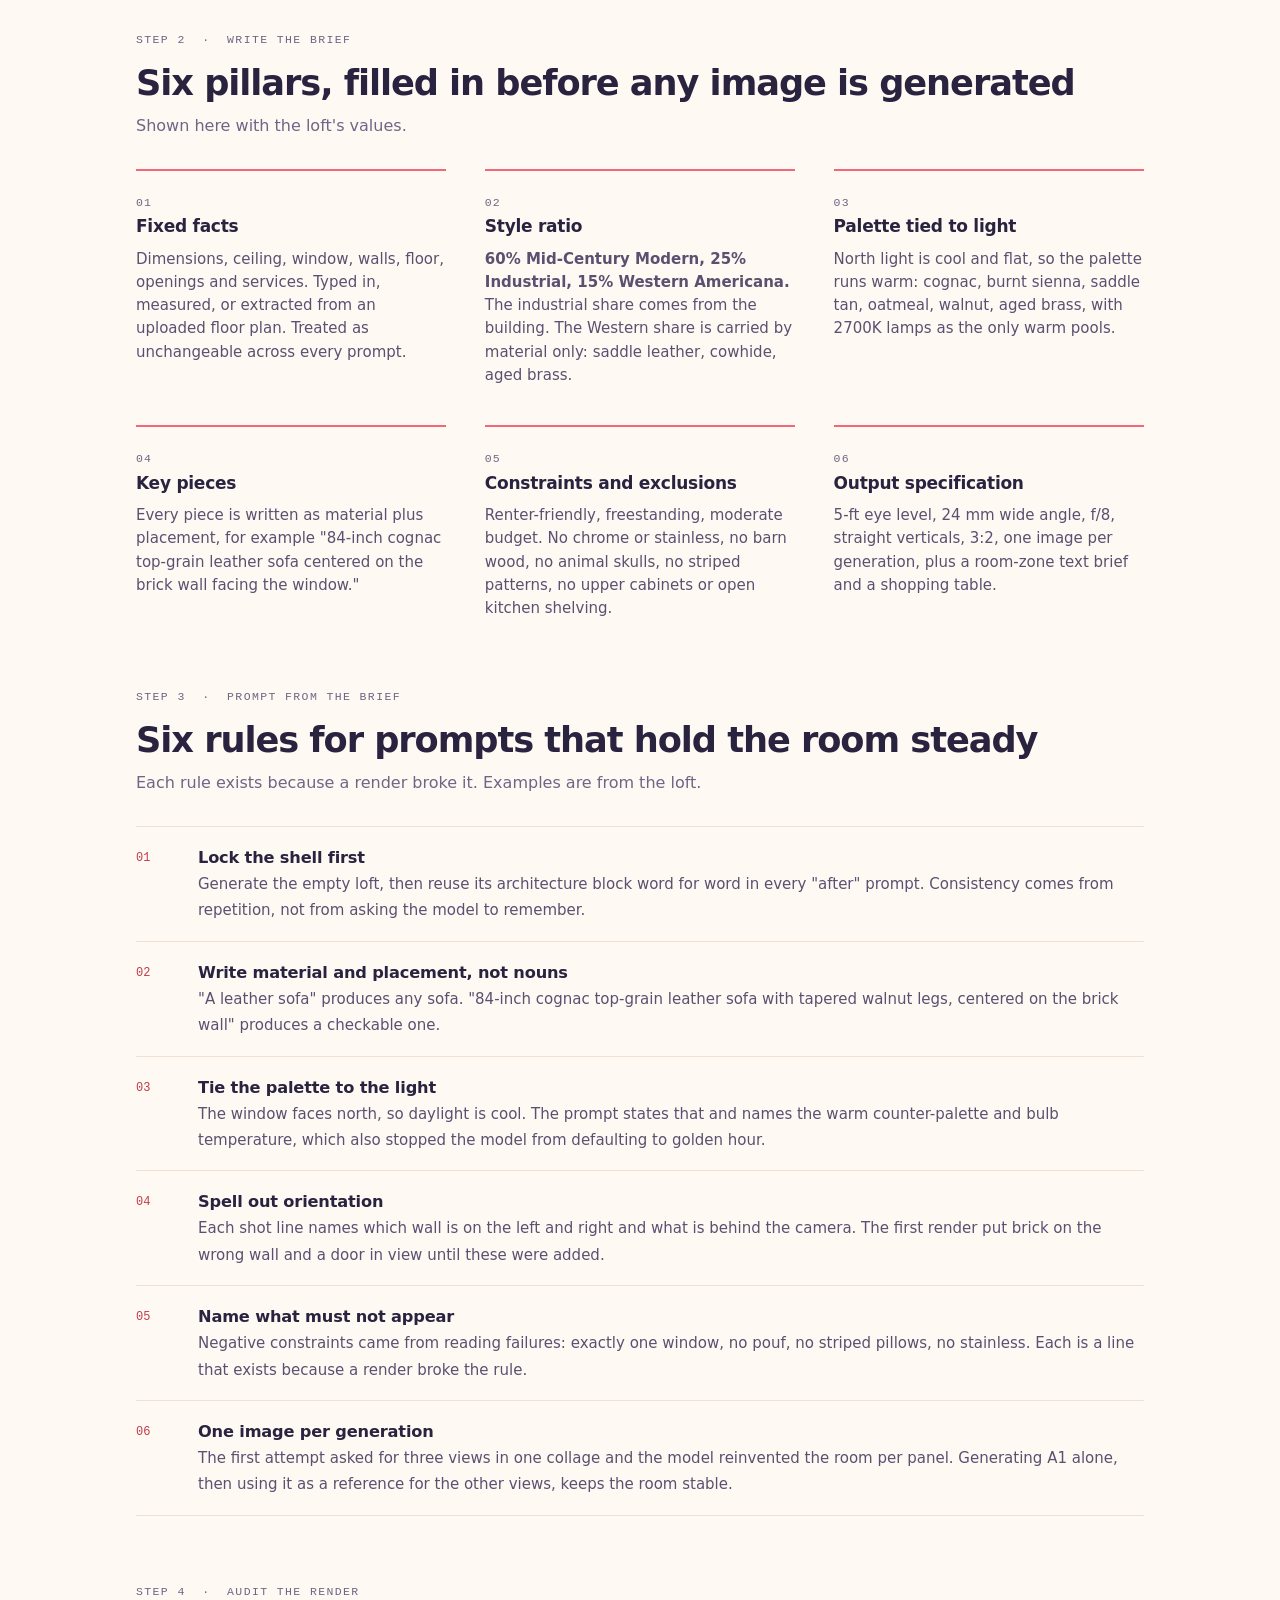
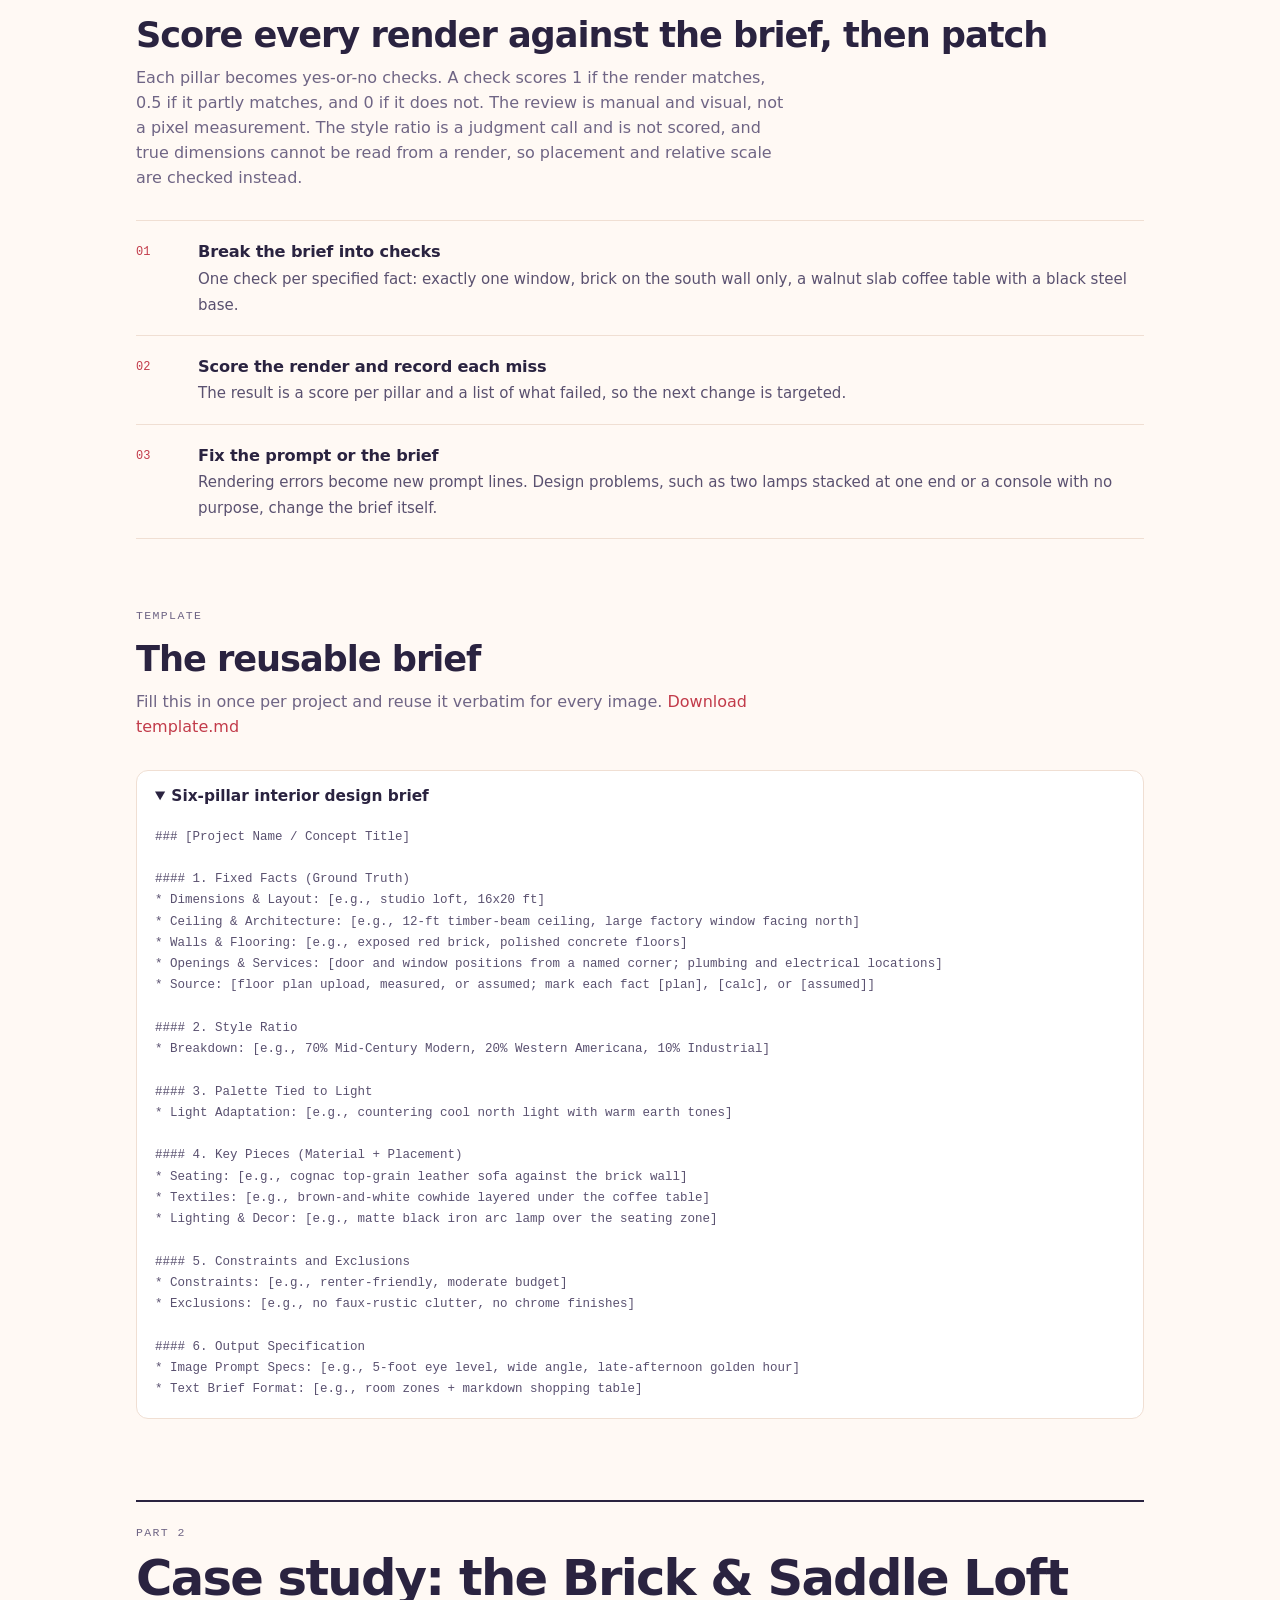
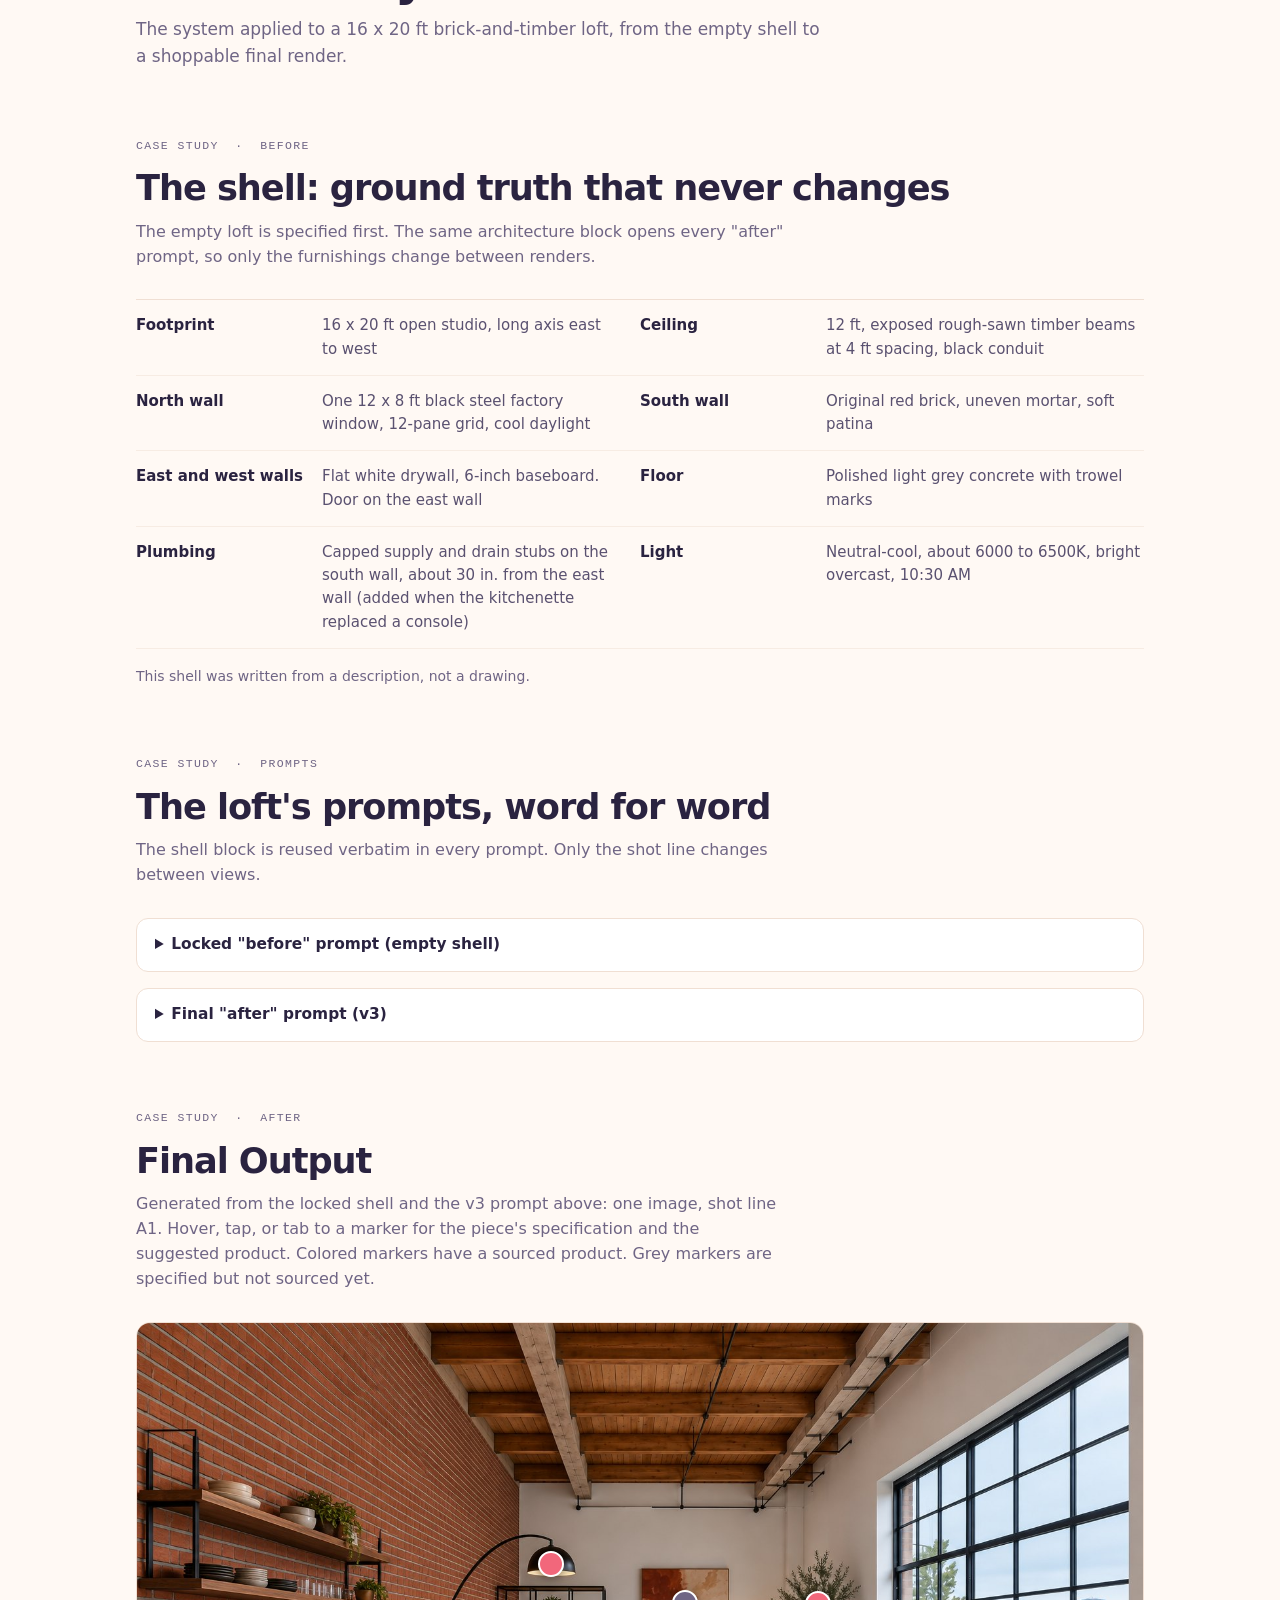
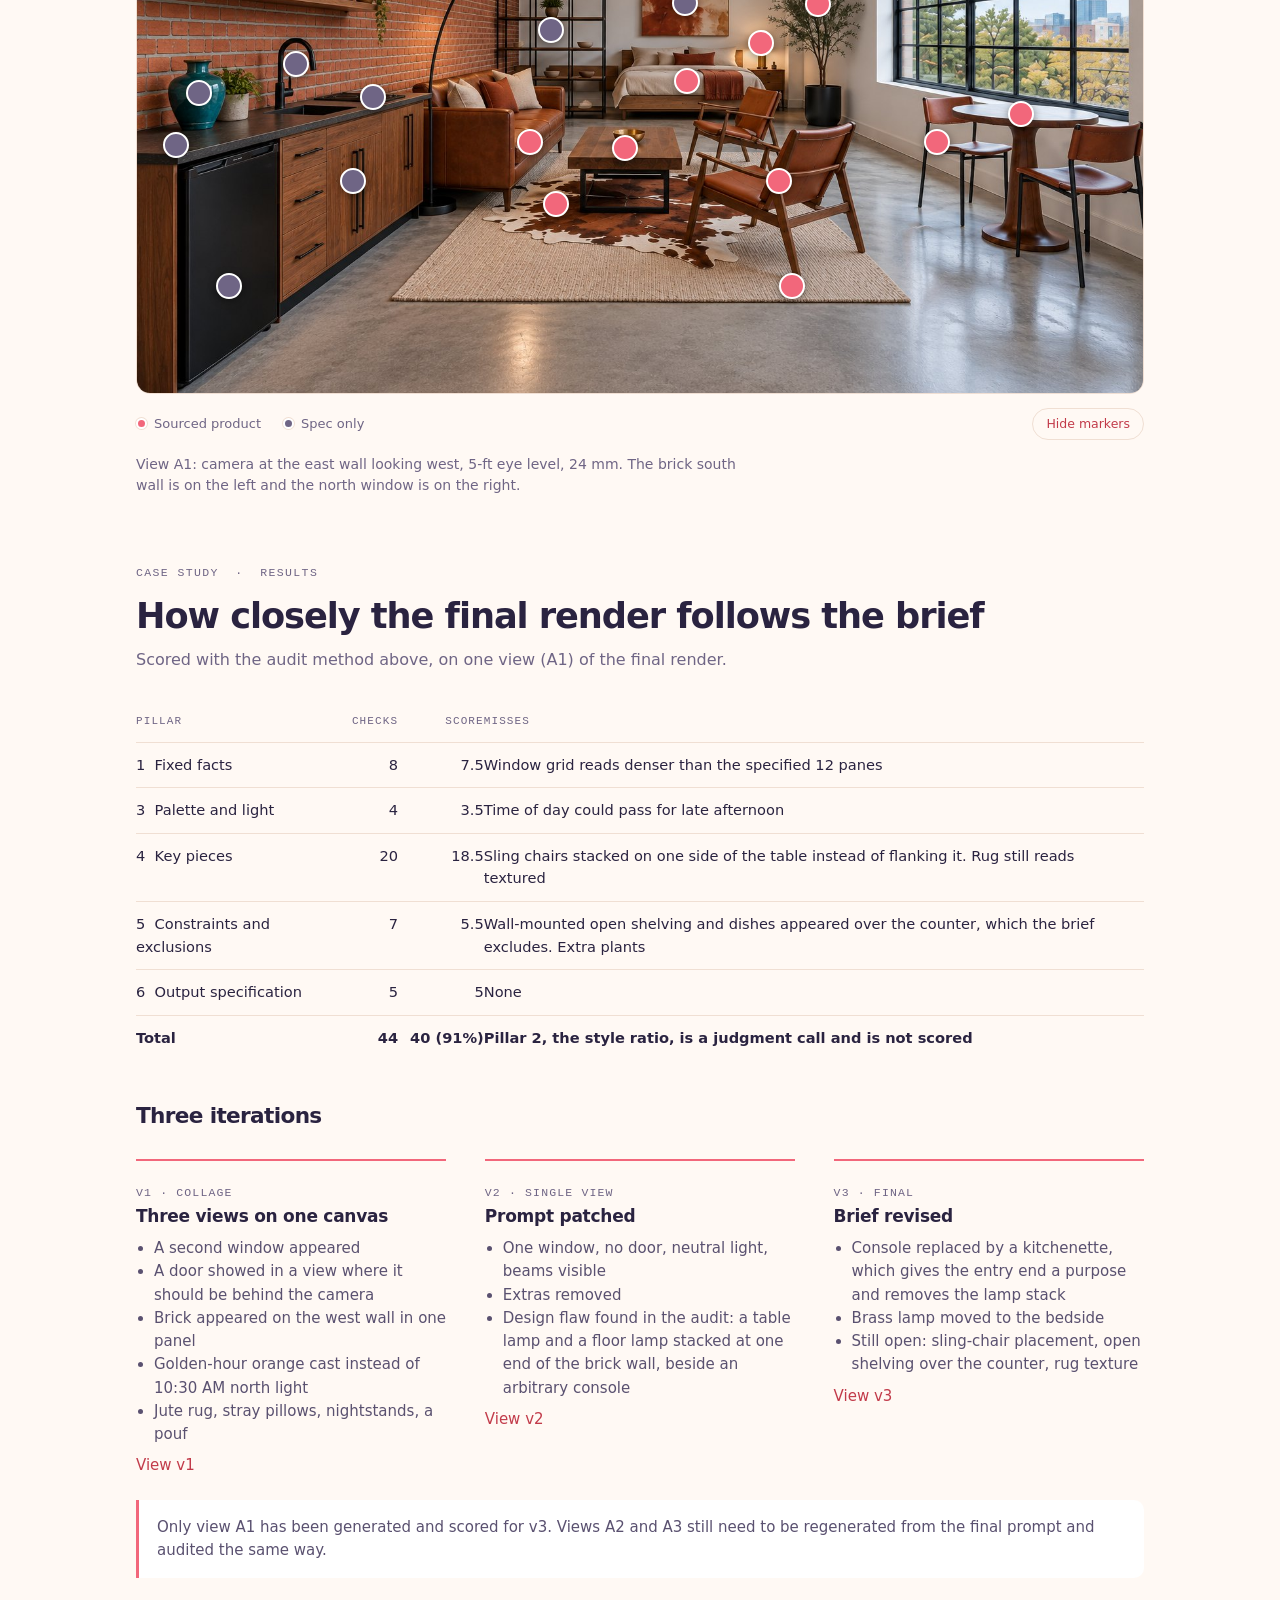
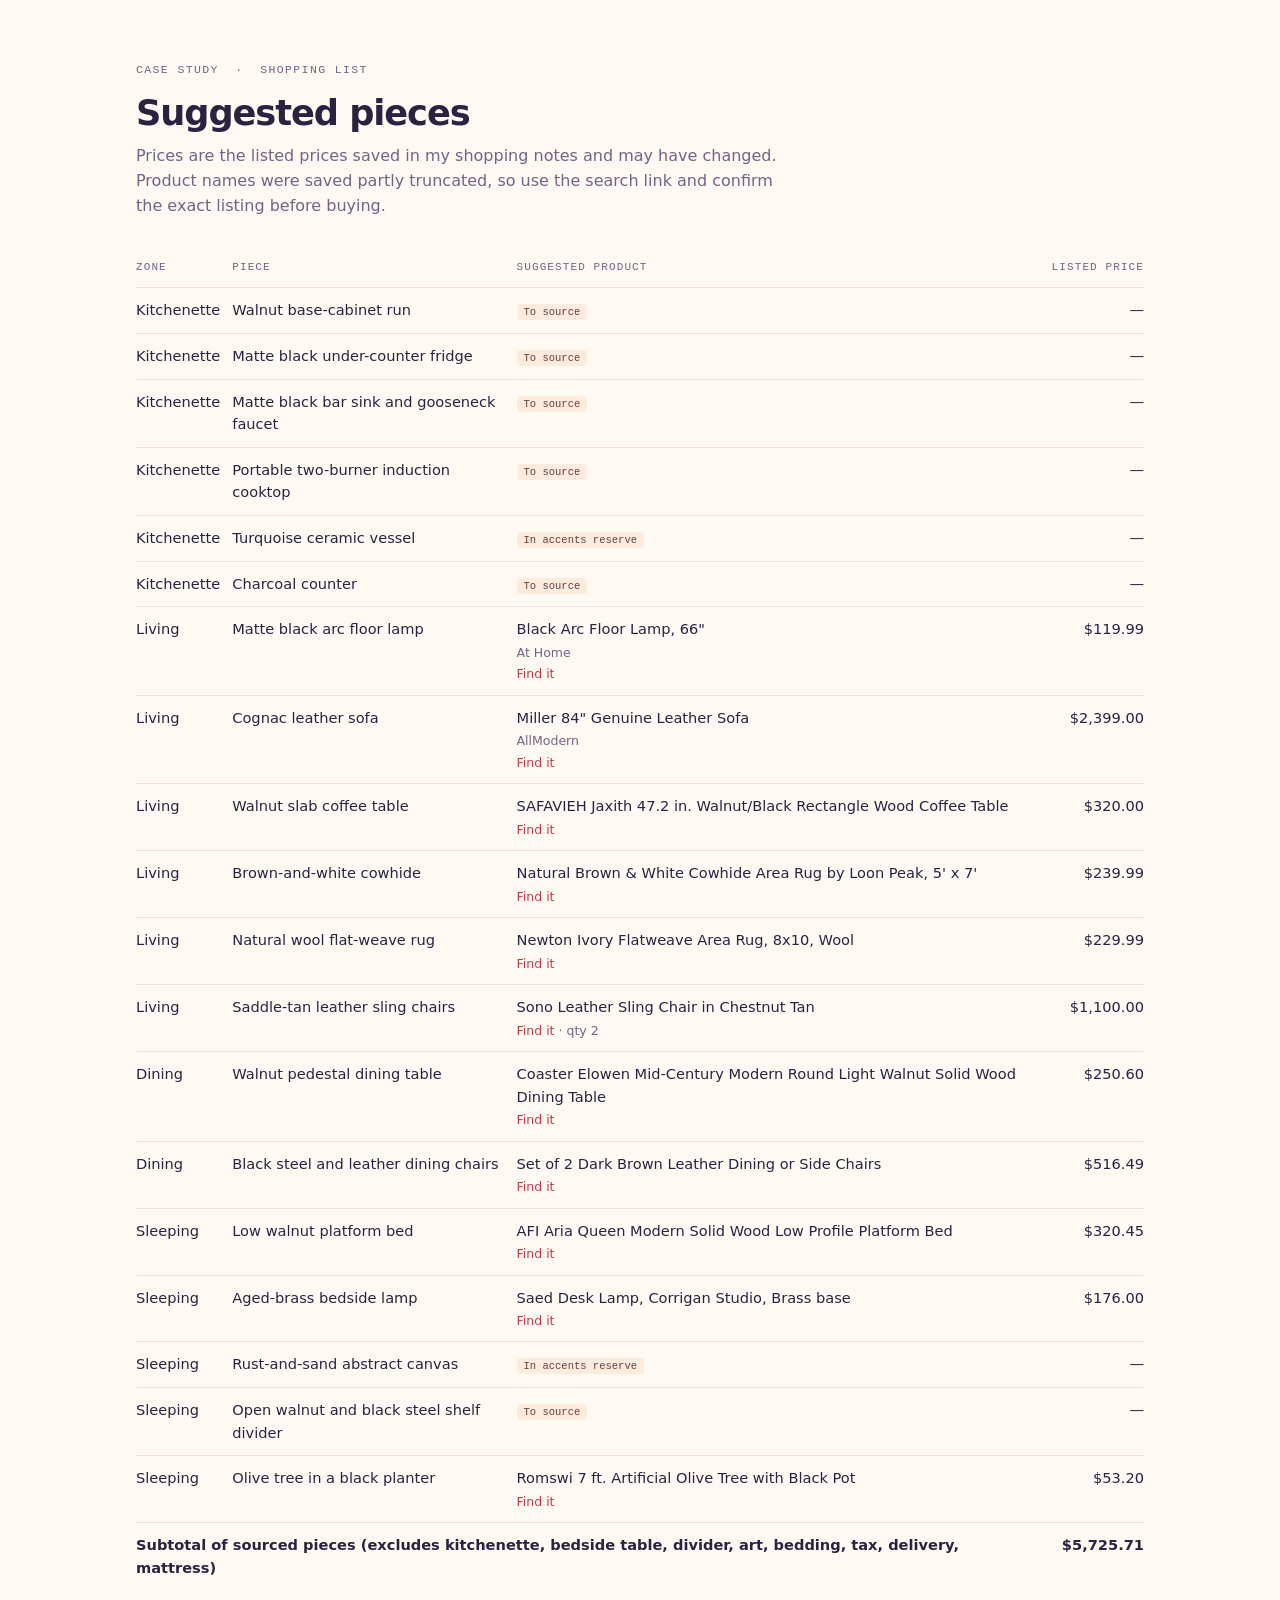
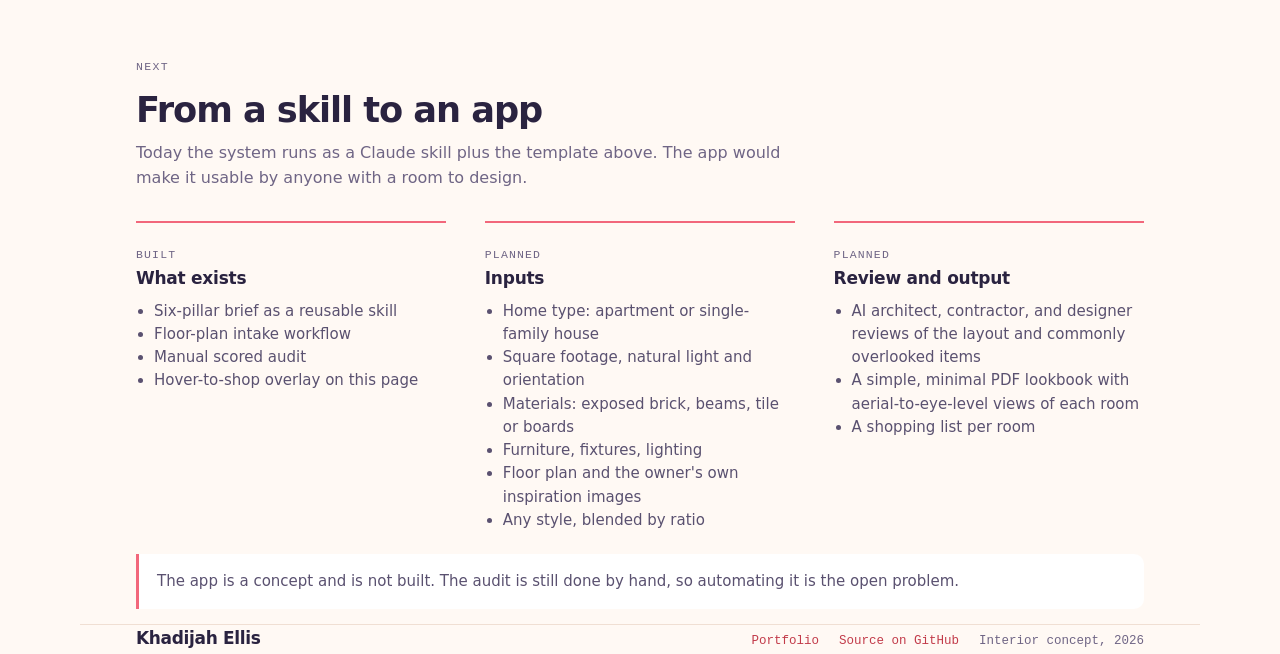
==== commit 96aa2b01: "Add sticky section nav and title the final render "Final Output" The final render now follows the pr" ====
--- a/brick-and-saddle-loft/index.html
+++ b/brick-and-saddle-loft/index.html
@@ -165,7 +165,18 @@
   }
   .caption { margin: 14px 0 0; font-size: 14px; color: var(--ink-3); max-width: 70ch; }
 
-  .jump { display: flex; flex-wrap: wrap; justify-content: center; gap: 8px 24px; margin-top: 26px; font-family: var(--mono); font-size: 12.5px; }
+  html { scroll-behavior: smooth; }
+  .jump { position: sticky; top: 0; z-index: 20; margin-top: 20px; background: var(--ground); border-bottom: 1px solid var(--hairline); border-top: 1px solid var(--hairline); }
+  .jump .row {
+    position: relative; max-width: var(--col); margin: 0 auto; padding: 0 var(--gutter);
+    display: flex; align-items: center; gap: 0 20px; overflow-x: auto; white-space: nowrap;
+    font-family: var(--mono); font-size: 12.5px; scrollbar-width: none;
+  }
+  .jump .row::-webkit-scrollbar { display: none; }
+  .jump a { padding: 14px 0 12px; color: var(--ink-2); border-bottom: 2px solid transparent; flex: none; }
+  .jump a:hover { color: var(--ink); text-decoration: none; }
+  .jump a[aria-current="true"] { color: var(--ink); border-bottom-color: var(--accent); font-weight: 600; }
+  .jump .grp { flex: none; margin-left: 10px; padding-left: 20px; border-left: 1px solid var(--hairline); font-size: 10.5px; letter-spacing: .12em; text-transform: uppercase; color: var(--ink-3); }
   .part { padding-top: clamp(64px, 9vh, 110px); }
   .part .inner { border-top: 2px solid var(--ink); padding-top: 22px; }
   .part h2 { margin: 10px 0 0; font-size: clamp(2rem, 4.6vw, 3.1rem); font-weight: 700; letter-spacing: -0.035em; line-height: 1.05; text-wrap: balance; }
@@ -237,6 +248,7 @@
     .legend button { margin-left: 0; }
   }
   @media (prefers-reduced-motion: reduce) {
+    html { scroll-behavior: auto; }
     * { animation: none !important; transition: none !important; }
   }
 </style>
@@ -258,11 +270,20 @@
       <div class="metric"><span class="fig">91%</span><span class="cap">Final render's match to the brief (manual audit, 40 of 44 checks)</span></div>
       <div class="metric"><span class="fig" id="m-count">19</span><span class="cap">Pieces specified and shoppable in the loft case study</span></div>
     </div>
-    <nav class="jump" aria-label="Page sections">
-      <a href="#problem">The problem</a><a href="#intake">The system</a><a href="#case-study">The loft</a><a href="#next">Next: the app</a>
-    </nav>
     <a class="back" href="../">&larr; Back to portfolio</a>
   </header>
+
+  <nav class="jump" aria-label="Jump to a section">
+    <div class="row" id="jump-row">
+      <a href="#problem">Problem</a>
+      <span class="grp">System</span>
+      <a href="#intake">Lock the room</a><a href="#brief">Brief</a><a href="#strategy">Prompt</a><a href="#audit">Audit</a><a href="#template">Template</a>
+      <span class="grp">Loft</span>
+      <a href="#shell">Before</a><a href="#prompts">Prompts</a><a href="#final-output">Final Output</a><a href="#accuracy">Results</a><a href="#shopping">Shopping</a>
+      <span class="grp">App</span>
+      <a href="#next">Next</a>
+    </div>
+  </nav>
 
   <section class="wrap" id="problem">
     <div class="sec-head">
@@ -436,12 +457,46 @@
     <p class="caption">This shell was written from a description, not a drawing.</p>
   </section>
 
-  <section class="wrap" id="look">
-    <div class="sec-head">
-      <p class="eyebrow">Case study &nbsp;·&nbsp; The look</p>
-      <h2>Hover, tap, or tab to the dots to see what to buy</h2>
+  <section class="wrap" id="prompts">
+    <div class="sec-head">
+      <p class="eyebrow">Case study &nbsp;·&nbsp; Prompts</p>
+      <h2>The loft's prompts, word for word</h2>
+      <p class="lede">The shell block is reused verbatim in every prompt. Only the shot line changes between views.</p>
+    </div>
+    <details>
+      <summary>Locked "before" prompt (empty shell)</summary>
+<pre>Architecture &amp; Ground Truth: Empty 16x20 ft open studio loft, 12 ft ceiling with exposed rough-sawn timber beams running north-south at 4 ft spacing. North wall: one large black steel-framed factory window, 12 ft wide x 8 ft tall, 12-pane grid, sill 2.5 ft above floor. South wall: original red brick, uneven mortar, soft patina. East and west walls: matte white painted drywall, 6-inch painted baseboard. Floor: polished concrete, light grey, subtle trowel marks and hairline cracks. Black conduit along the ceiling beams. Two capped copper water supply stubs and one capped drain stub emerge from the south brick wall about 30 inches from the east wall, 6 inches above the floor, with one exposed outlet box beside them. Completely empty, no furniture, no decor, no people.
+
+Palette &amp; Lighting: Cool, diffuse north daylight (about 6500K) through the window, 10:30 AM, soft shadows with no direct sun. Brick reads warm against the cool light.
+
+Camera &amp; Output: 5-foot eye-level camera, 24mm full-frame wide-angle lens, f/8, vertical lines kept straight, hyper-realistic textures, architectural editorial photography, 3:2 aspect ratio.
+
+Shot B1: Camera position: standing at the east door, looking west. Brick wall on the left, window wall on the right, white west wall at the far end.
+Shot B2: Camera position: standing 2 ft from the window wall, looking south. Brick wall fills the frame, ceiling beams visible overhead.
+Shot B3: Camera position: standing 2 ft from the brick wall, looking north. The factory window is centered and the light falls across the concrete.</pre>
+    </details>
+
+    <details>
+      <summary>Final "after" prompt (v3)</summary>
+<pre>Architecture &amp; Ground Truth: 16x20 ft open studio loft, 12 ft ceiling with exposed rough-sawn timber beams at 4 ft spacing and black ceiling conduit. Exactly ONE window in the whole room: the 12-pane black steel window on the north wall, 12 ft wide x 8 ft tall. Only door is on the east wall, never visible in shots looking west. Brick appears ONLY on the south wall; east, west and north walls are flat white drywall with 6-inch baseboard. Floor: polished light grey concrete.
+
+Style Ratio &amp; Core Pieces: 60% Mid-Century Modern, 25% Industrial, 15% Western Americana. Kitchenette along the south brick wall at the east end: 60-inch walnut-fronted base run, black steel pulls, honed charcoal counter, matte black bar sink with gooseneck faucet, matte black 24-inch under-counter fridge, plug-in two-burner induction cooktop, one turquoise ceramic vessel; bare brick above, no upper cabinets, no open shelving. Living zone: 84-inch cognac top-grain leather sofa with walnut legs centered on the brick wall facing the window, 3 solid pillows (two oatmeal, one burnt sienna); 48-inch walnut slab coffee table with black steel base holding one low brass bowl; tightly woven natural oatmeal wool flat-weave rug, flat pile, no jute texture, with a brown-and-white cowhide layered on top; one saddle-tan leather sling chair with walnut frame at each end of the coffee table, angled 30 degrees toward the sofa; matte black iron arc floor lamp arching over the sofa's east end. Dining: 42-inch round walnut pedestal table with two black steel and saddle-leather chairs at the east end of the window. Sleeping zone at the west end: low walnut platform bed, headboard on the west wall, oatmeal linen, burnt-sienna throw, one small walnut bedside table with an aged-brass lamp, rust-and-sand abstract canvas above the bed, 5-foot open walnut and black steel shelf divider with only a few objects, offset from the bed's foot. One 7-foot olive tree in a matte black planter at the west end of the north wall. Curated and sparse. No stainless or chrome, no faux-rustic decor, no barn wood, no animal skulls, no pouf, no books, no striped patterns.
+
+Color Palette &amp; Lighting: neutral-cool daylight white balance (~6000-6500K) on concrete and white walls, bright overcast 10:30 AM. Only the arc lamp and brass lamp cast small 2700K warm pools. Not golden hour, no orange color cast. Warm cognac, burnt sienna, saddle tan, oatmeal, walnut, aged brass.
+
+Camera &amp; Output Specs: 5-foot eye-level, 24mm full-frame wide-angle, f/8, straight verticals, ceiling beams visible, hyper-realistic leather, walnut and brick texture, architectural editorial photography, 3:2. One image per generation.
+
+Shot A1: Camera at the east wall looking west. Brick wall and kitchenette on the LEFT, window wall on the RIGHT, bed zone at the far end.</pre>
+    </details>
+  </section>
+
+  <section class="wrap" id="final-output">
+    <div class="sec-head">
+      <p class="eyebrow">Case study &nbsp;·&nbsp; After</p>
+      <h2>Final Output</h2>
       <p class="lede">
-        Each marker opens the piece's specification and the suggested product to shop for. Colored
+        Generated from the locked shell and the v3 prompt above: one image, shot line A1. Hover,
+        tap, or tab to a marker for the piece's specification and the suggested product. Colored
         markers have a sourced product. Grey markers are specified but not sourced yet.
       </p>
     </div>
@@ -463,39 +518,6 @@
       View A1: camera at the east wall looking west, 5-ft eye level, 24 mm. The brick south wall
       is on the left and the north window is on the right.
     </p>
-  </section>
-
-  <section class="wrap" id="prompts">
-    <div class="sec-head">
-      <p class="eyebrow">Case study &nbsp;·&nbsp; Prompts</p>
-      <h2>The loft's prompts, word for word</h2>
-      <p class="lede">The shell block is reused verbatim in every prompt. Only the shot line changes between views.</p>
-    </div>
-    <details>
-      <summary>Locked "before" prompt (empty shell)</summary>
-<pre>Architecture &amp; Ground Truth: Empty 16x20 ft open studio loft, 12 ft ceiling with exposed rough-sawn timber beams running north-south at 4 ft spacing. North wall: one large black steel-framed factory window, 12 ft wide x 8 ft tall, 12-pane grid, sill 2.5 ft above floor. South wall: original red brick, uneven mortar, soft patina. East and west walls: matte white painted drywall, 6-inch painted baseboard. Floor: polished concrete, light grey, subtle trowel marks and hairline cracks. Black conduit along the ceiling beams. Two capped copper water supply stubs and one capped drain stub emerge from the south brick wall about 30 inches from the east wall, 6 inches above the floor, with one exposed outlet box beside them. Completely empty, no furniture, no decor, no people.
-
-Palette &amp; Lighting: Cool, diffuse north daylight (about 6500K) through the window, 10:30 AM, soft shadows with no direct sun. Brick reads warm against the cool light.
-
-Camera &amp; Output: 5-foot eye-level camera, 24mm full-frame wide-angle lens, f/8, vertical lines kept straight, hyper-realistic textures, architectural editorial photography, 3:2 aspect ratio.
-
-Shot B1: Camera position: standing at the east door, looking west. Brick wall on the left, window wall on the right, white west wall at the far end.
-Shot B2: Camera position: standing 2 ft from the window wall, looking south. Brick wall fills the frame, ceiling beams visible overhead.
-Shot B3: Camera position: standing 2 ft from the brick wall, looking north. The factory window is centered and the light falls across the concrete.</pre>
-    </details>
-
-    <details>
-      <summary>Final "after" prompt (v3)</summary>
-<pre>Architecture &amp; Ground Truth: 16x20 ft open studio loft, 12 ft ceiling with exposed rough-sawn timber beams at 4 ft spacing and black ceiling conduit. Exactly ONE window in the whole room: the 12-pane black steel window on the north wall, 12 ft wide x 8 ft tall. Only door is on the east wall, never visible in shots looking west. Brick appears ONLY on the south wall; east, west and north walls are flat white drywall with 6-inch baseboard. Floor: polished light grey concrete.
-
-Style Ratio &amp; Core Pieces: 60% Mid-Century Modern, 25% Industrial, 15% Western Americana. Kitchenette along the south brick wall at the east end: 60-inch walnut-fronted base run, black steel pulls, honed charcoal counter, matte black bar sink with gooseneck faucet, matte black 24-inch under-counter fridge, plug-in two-burner induction cooktop, one turquoise ceramic vessel; bare brick above, no upper cabinets, no open shelving. Living zone: 84-inch cognac top-grain leather sofa with walnut legs centered on the brick wall facing the window, 3 solid pillows (two oatmeal, one burnt sienna); 48-inch walnut slab coffee table with black steel base holding one low brass bowl; tightly woven natural oatmeal wool flat-weave rug, flat pile, no jute texture, with a brown-and-white cowhide layered on top; one saddle-tan leather sling chair with walnut frame at each end of the coffee table, angled 30 degrees toward the sofa; matte black iron arc floor lamp arching over the sofa's east end. Dining: 42-inch round walnut pedestal table with two black steel and saddle-leather chairs at the east end of the window. Sleeping zone at the west end: low walnut platform bed, headboard on the west wall, oatmeal linen, burnt-sienna throw, one small walnut bedside table with an aged-brass lamp, rust-and-sand abstract canvas above the bed, 5-foot open walnut and black steel shelf divider with only a few objects, offset from the bed's foot. One 7-foot olive tree in a matte black planter at the west end of the north wall. Curated and sparse. No stainless or chrome, no faux-rustic decor, no barn wood, no animal skulls, no pouf, no books, no striped patterns.
-
-Color Palette &amp; Lighting: neutral-cool daylight white balance (~6000-6500K) on concrete and white walls, bright overcast 10:30 AM. Only the arc lamp and brass lamp cast small 2700K warm pools. Not golden hour, no orange color cast. Warm cognac, burnt sienna, saddle tan, oatmeal, walnut, aged brass.
-
-Camera &amp; Output Specs: 5-foot eye-level, 24mm full-frame wide-angle, f/8, straight verticals, ceiling beams visible, hyper-realistic leather, walnut and brick texture, architectural editorial photography, 3:2. One image per generation.
-
-Shot A1: Camera at the east wall looking west. Brick wall and kitchenette on the LEFT, window wall on the RIGHT, bed zone at the far end.</pre>
-    </details>
   </section>
 
   <section class="wrap" id="accuracy">
@@ -749,5 +771,33 @@
     });
 })();
 </script>
+
+<script>
+(function () {
+  var row = document.getElementById('jump-row');
+  var map = [].slice.call(document.querySelectorAll('.jump a[href^="#"]')).map(function (a) {
+    return { a: a, el: document.getElementById(a.getAttribute('href').slice(1)) };
+  }).filter(function (m) { return m.el; });
+  var last = null, ticking = false;
+  function update() {
+    ticking = false;
+    var y = window.scrollY + 90, cur = null;
+    map.forEach(function (m) { if (m.el.getBoundingClientRect().top + window.scrollY <= y) cur = m; });
+    if (cur === last) return;
+    last = cur;
+    map.forEach(function (m) {
+      if (m === cur) m.a.setAttribute('aria-current', 'true'); else m.a.removeAttribute('aria-current');
+    });
+    if (cur && row) {
+      var a = cur.a;
+      if (a.offsetLeft < row.scrollLeft + 8 || a.offsetLeft + a.offsetWidth > row.scrollLeft + row.clientWidth - 8) {
+        row.scrollLeft = Math.max(0, a.offsetLeft - 40);
+      }
+    }
+  }
+  window.addEventListener('scroll', function () { if (!ticking) { ticking = true; requestAnimationFrame(update); } }, { passive: true });
+  update();
+})();
+</script>
 </body>
 </html>
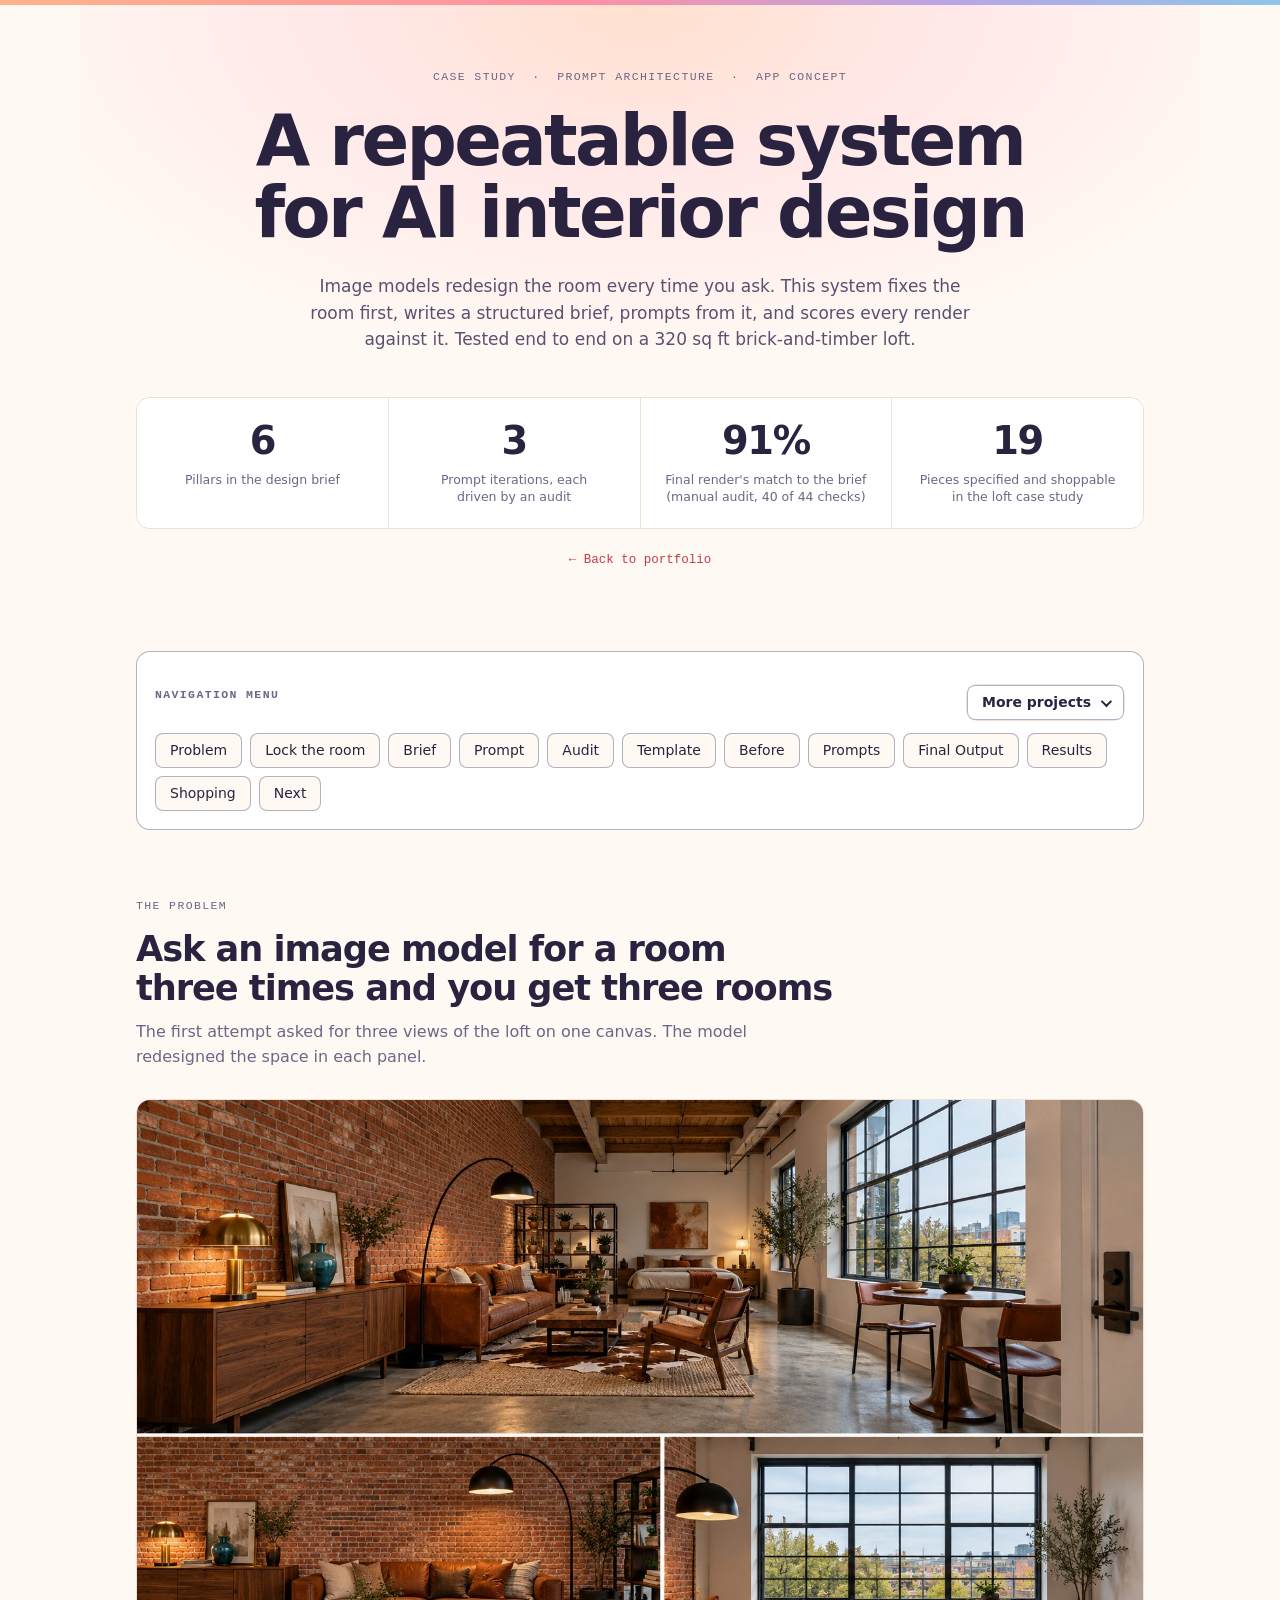
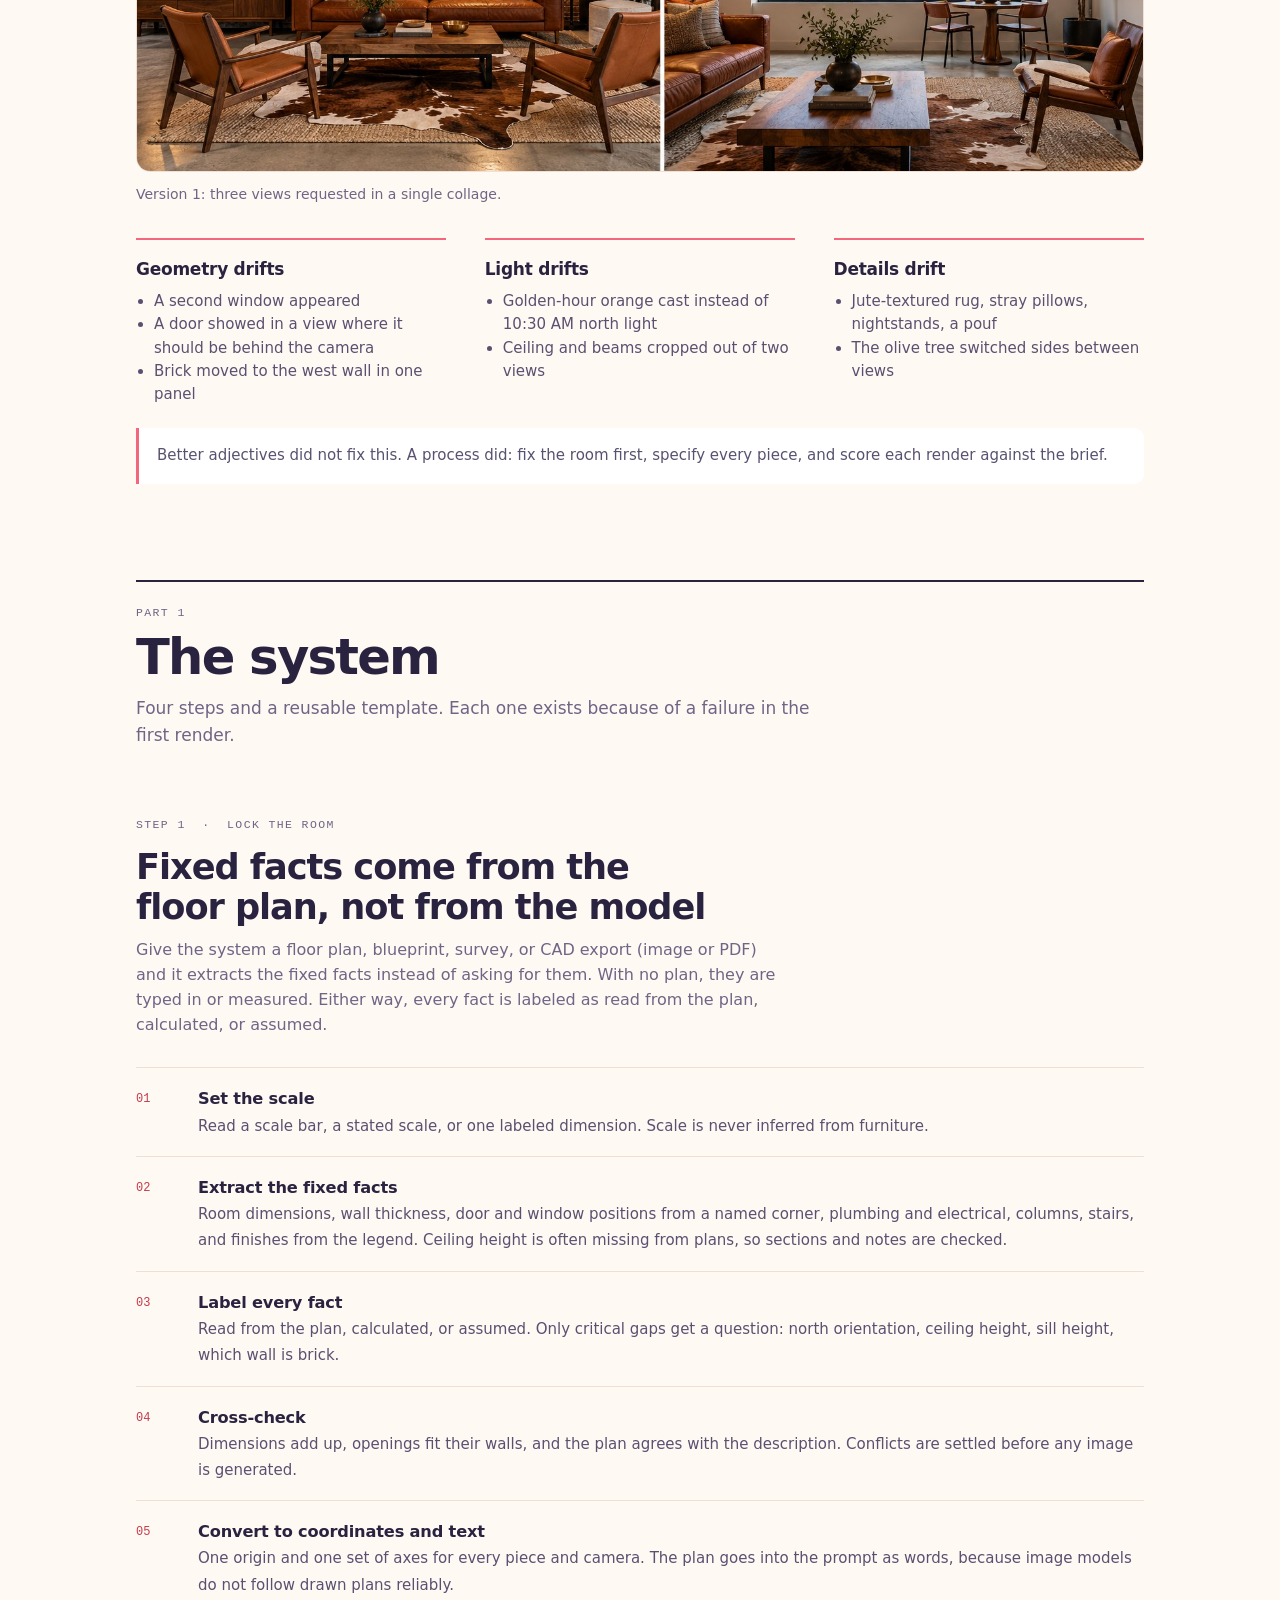
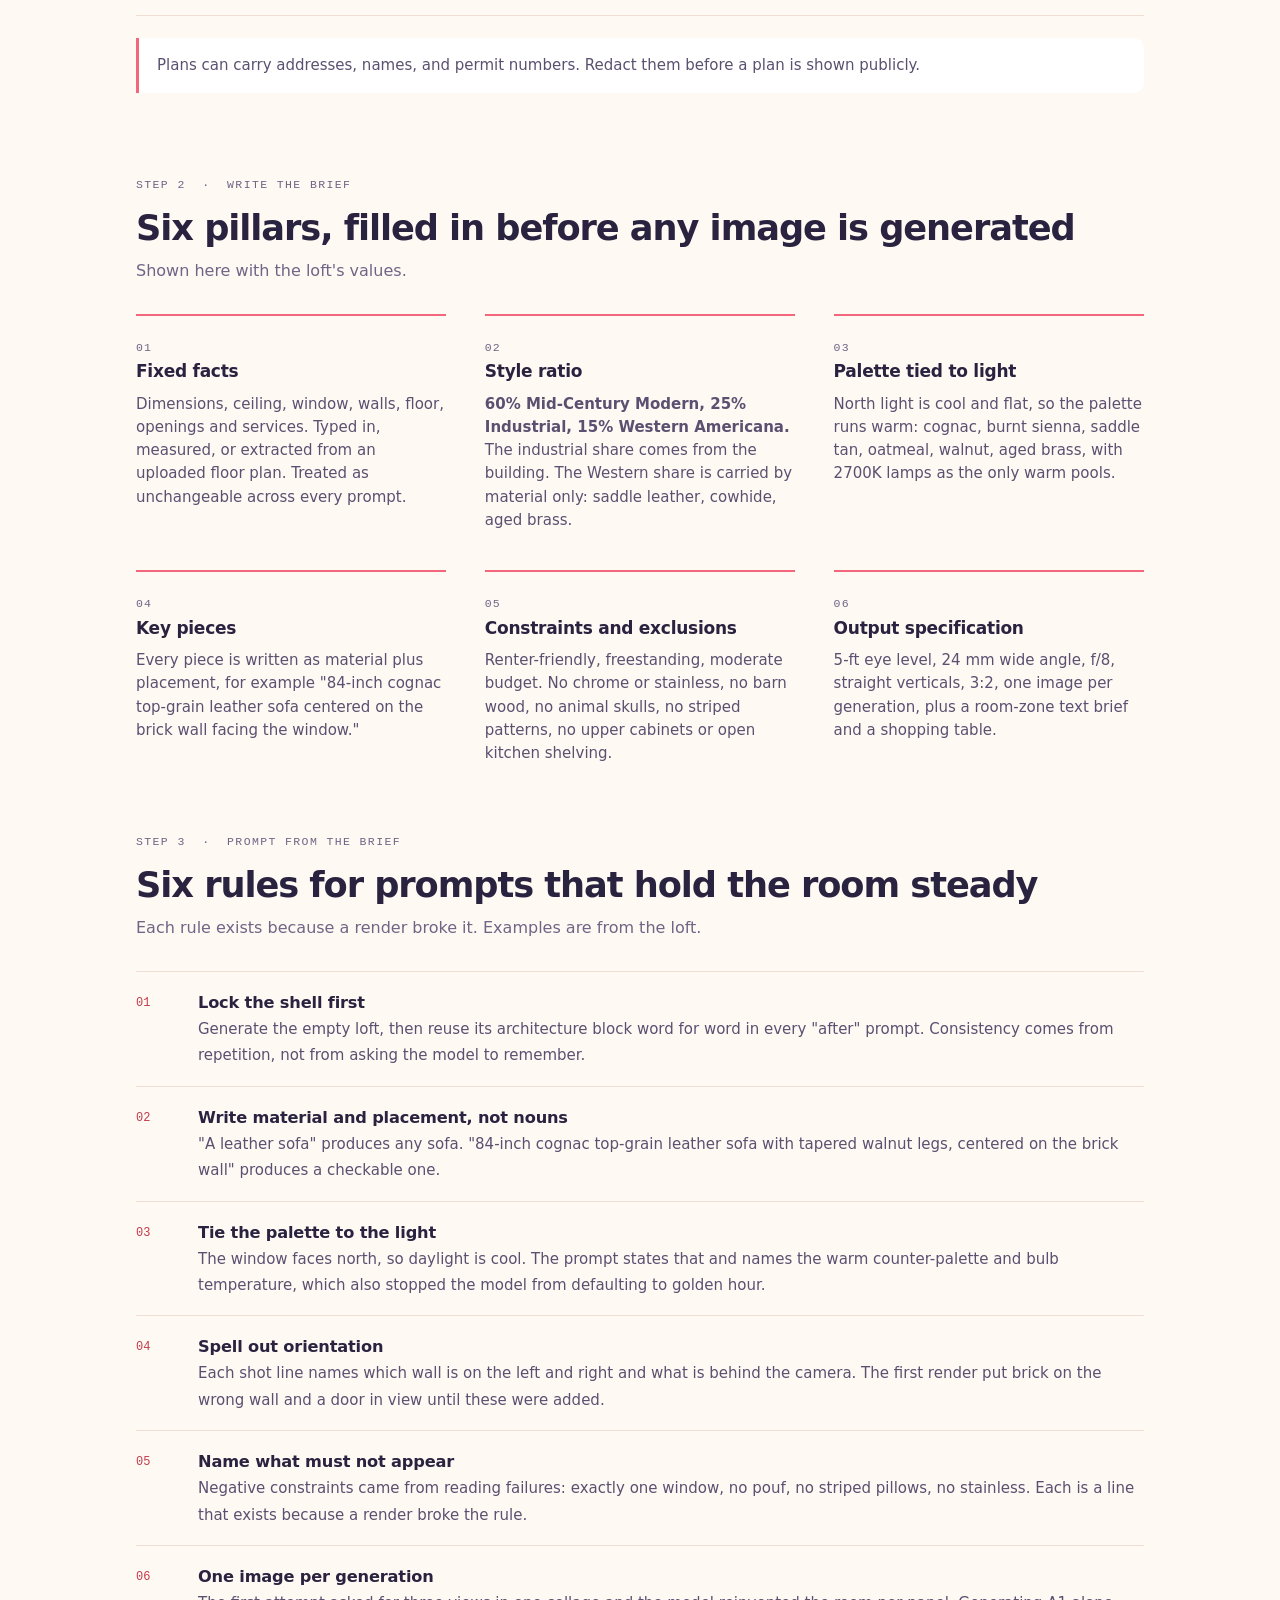
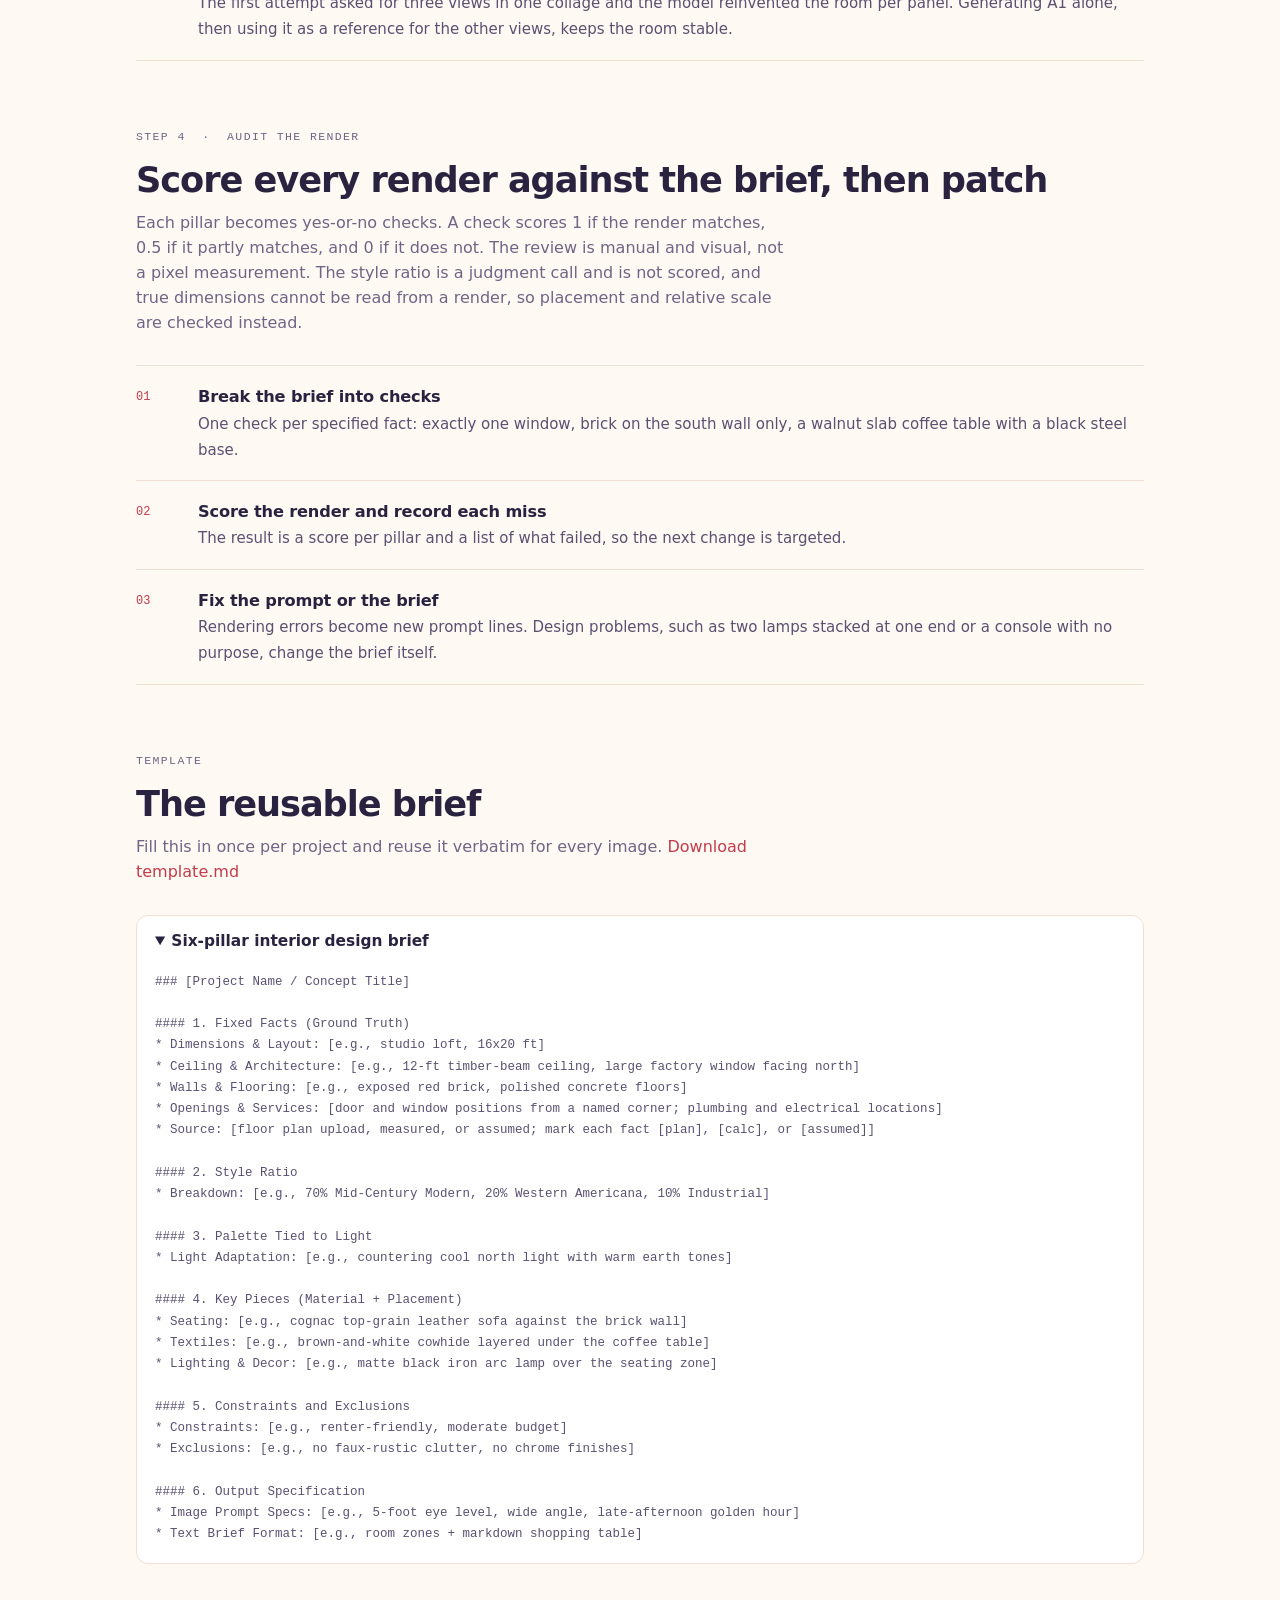
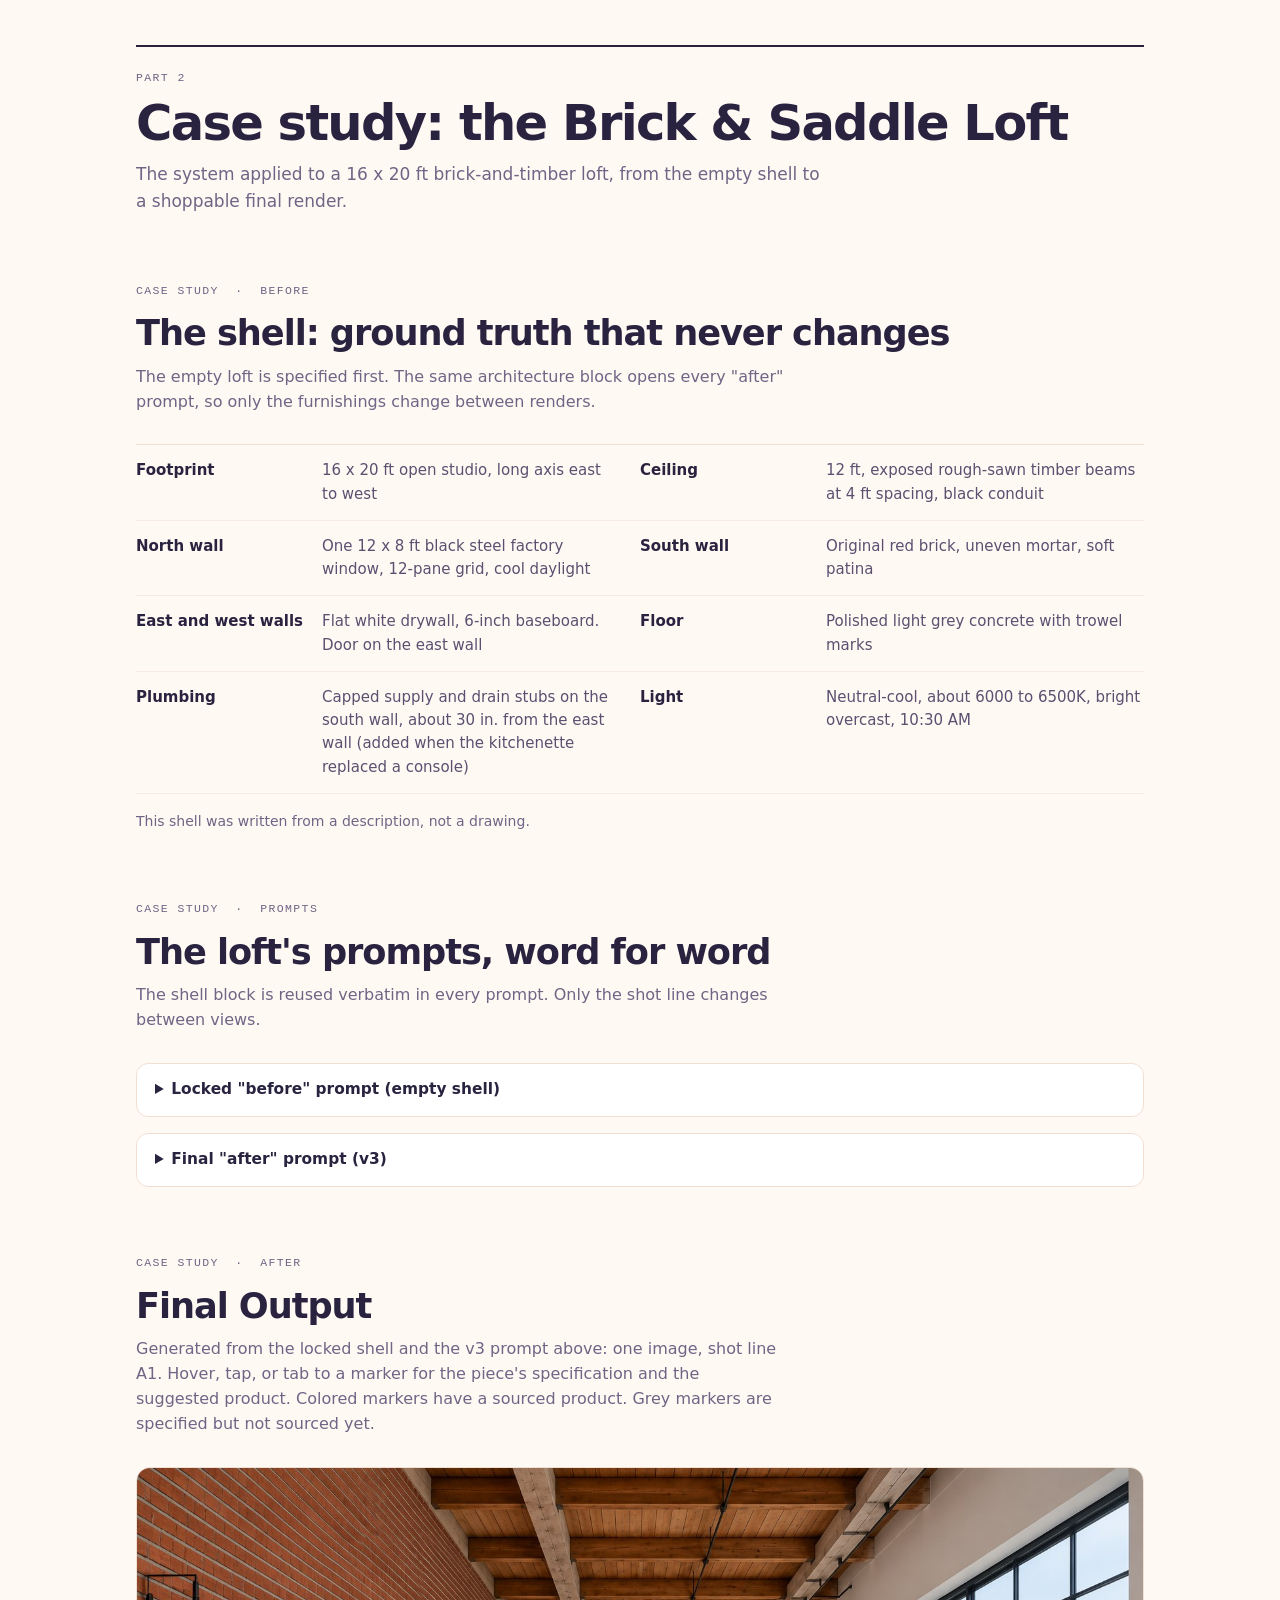
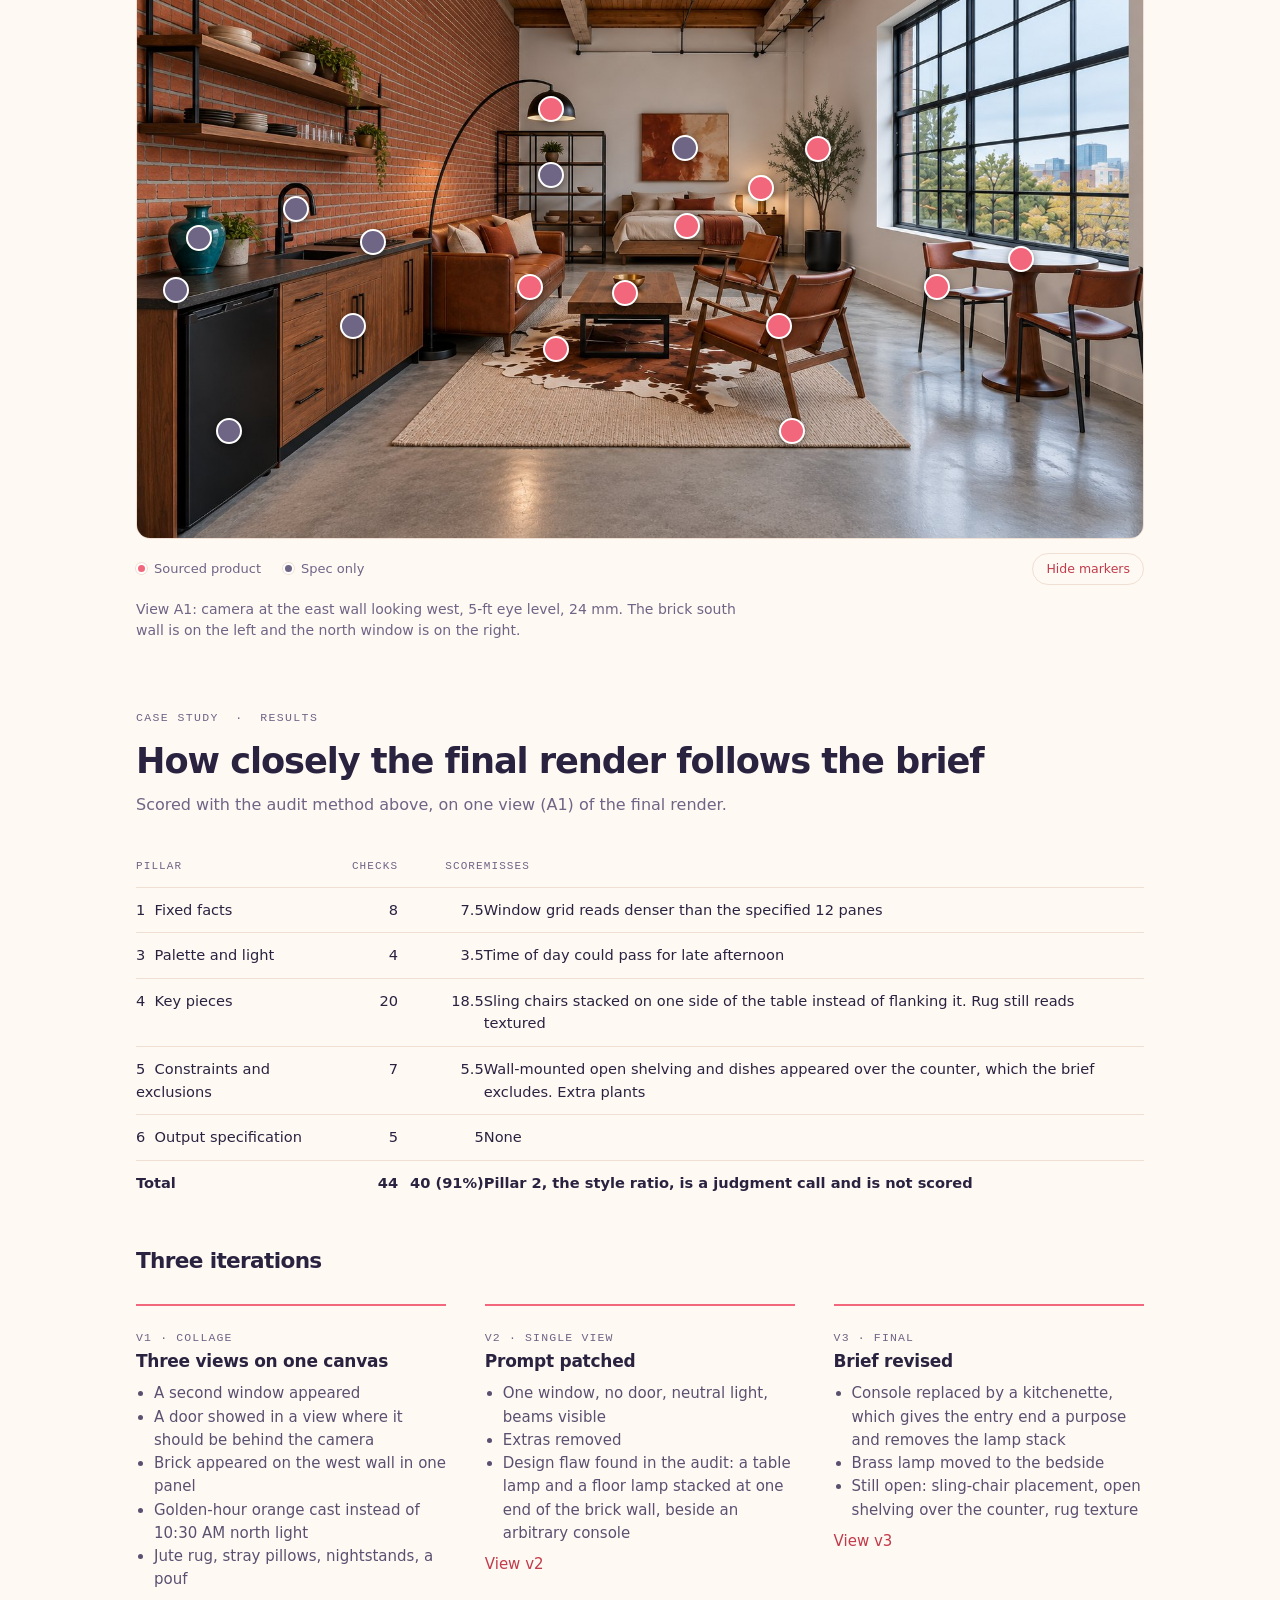
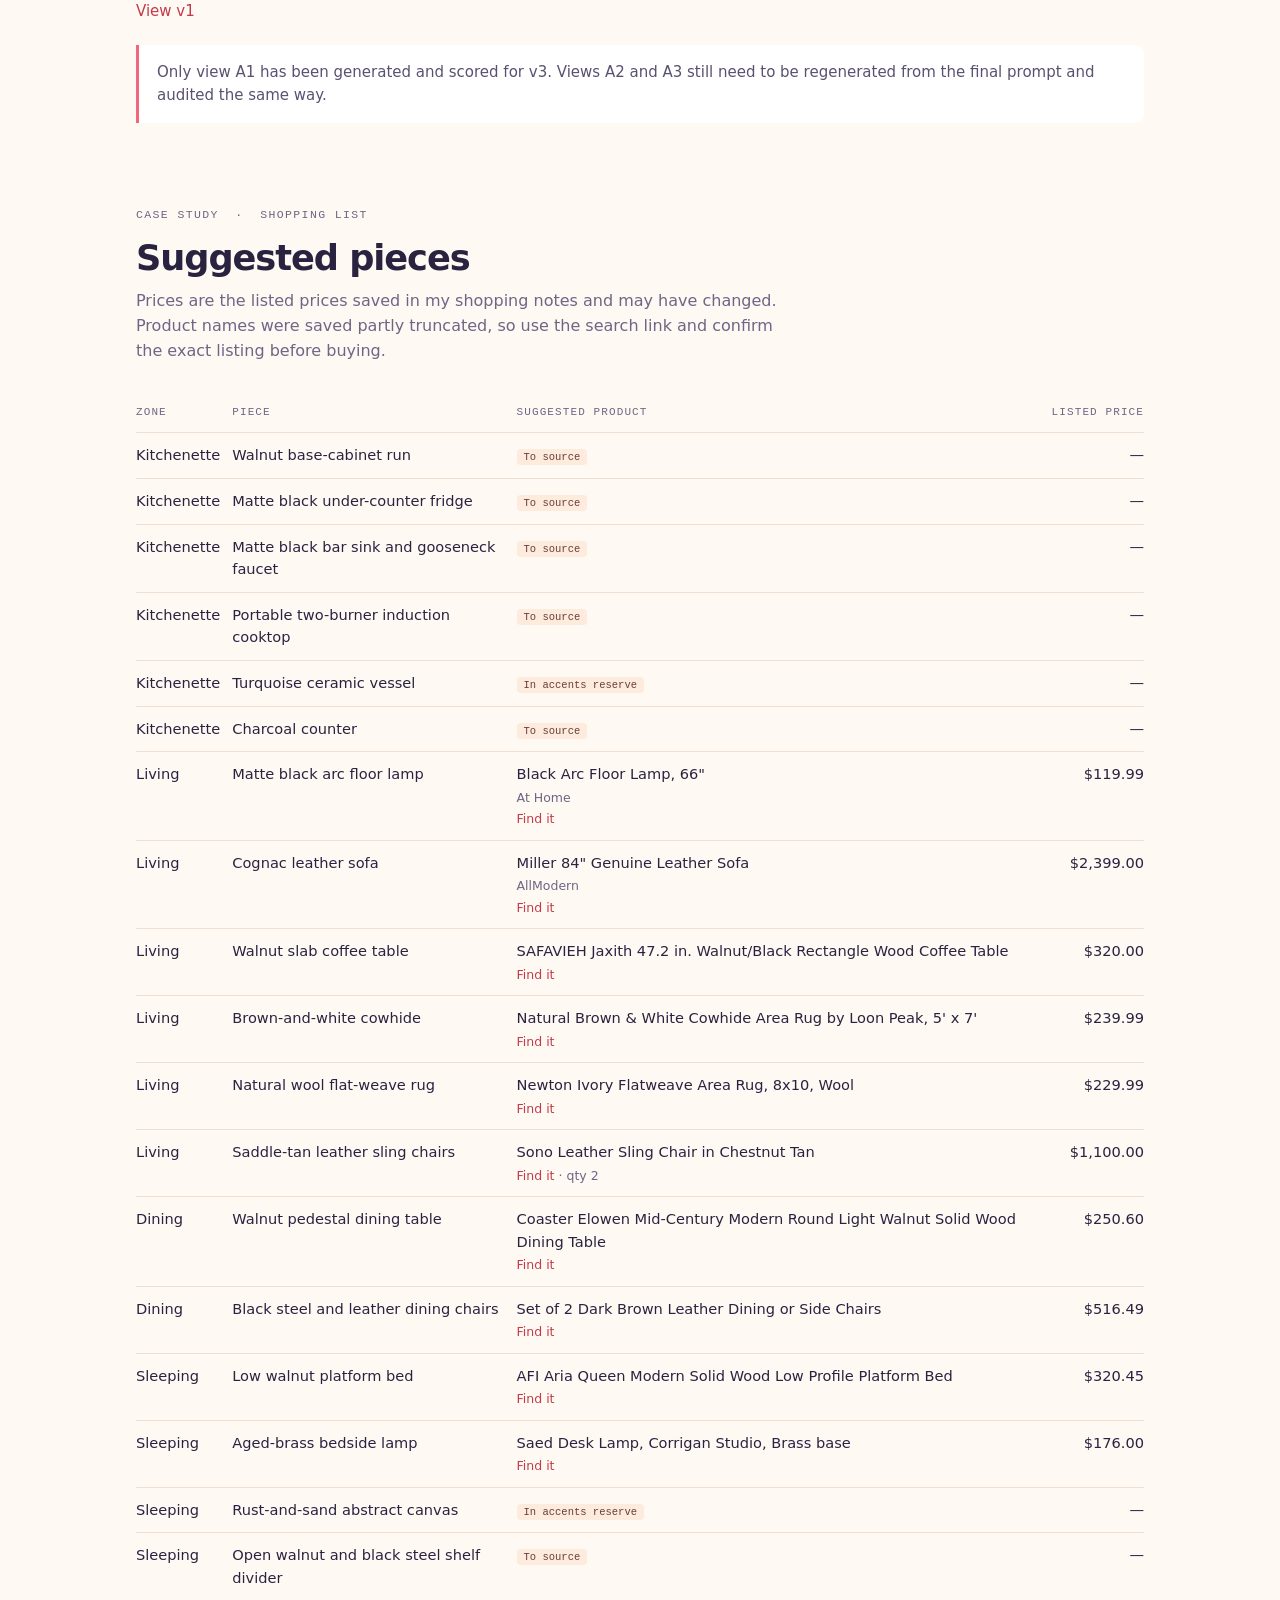
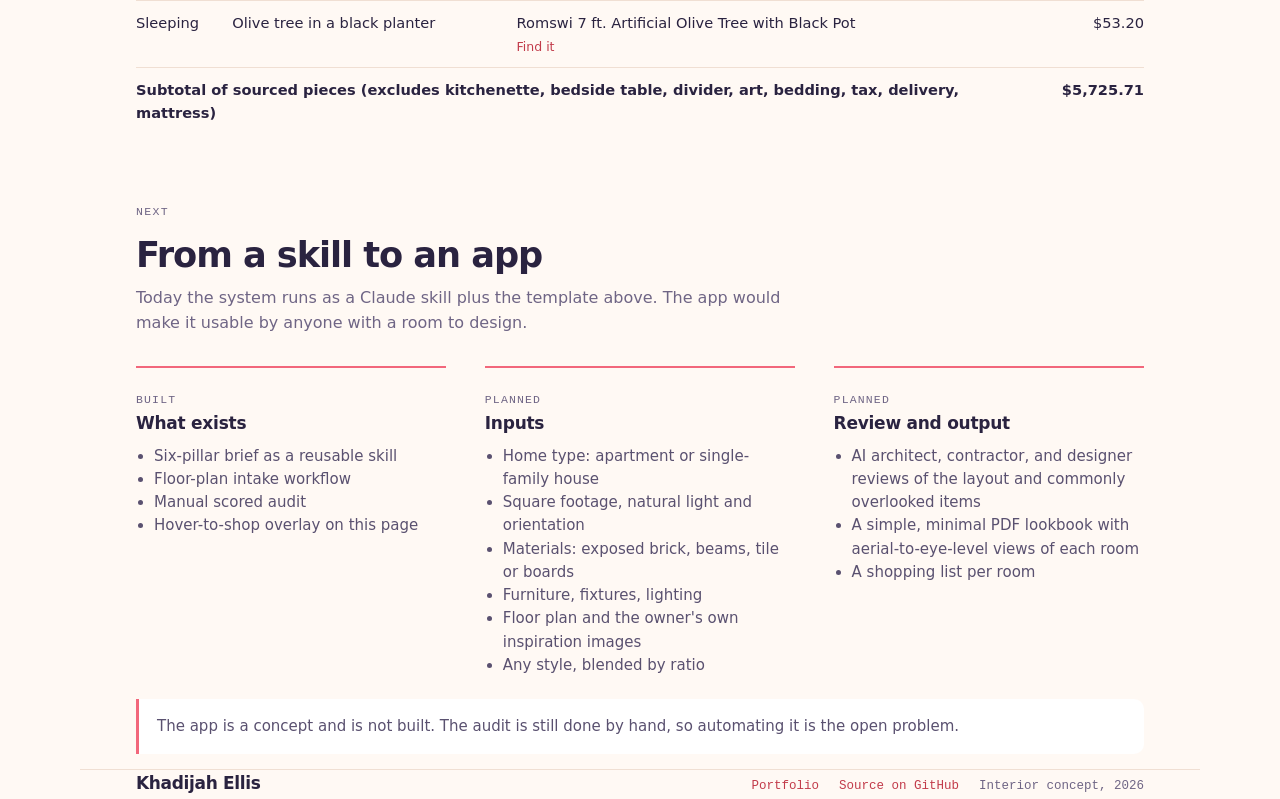
==== commit de077644: "Add shared navigation menu and a More projects dropdown Both pages get a boxed, labeled Navigation m" ====
--- a/brick-and-saddle-loft/index.html
+++ b/brick-and-saddle-loft/index.html
@@ -77,7 +77,7 @@
   .back { display: inline-block; margin-top: 22px; font-family: var(--mono); font-size: 12.5px; }
 
   /* Hero */
-  .hero { background: var(--glow); padding: clamp(40px, 7vh, 84px) 0 clamp(36px, 5vh, 56px); text-align: center; }
+  .hero { background: var(--glow); padding: clamp(40px, 7vh, 84px) var(--gutter) clamp(36px, 5vh, 56px); text-align: center; }
   .hero h1 {
     margin: 20px 0 0; font-size: clamp(2.4rem, 6.4vw, 4.4rem); font-weight: 700;
     letter-spacing: -0.038em; line-height: 1.02; text-wrap: balance;
@@ -165,18 +165,6 @@
   }
   .caption { margin: 14px 0 0; font-size: 14px; color: var(--ink-3); max-width: 70ch; }
 
-  html { scroll-behavior: smooth; }
-  .jump { position: sticky; top: 0; z-index: 20; margin-top: 20px; background: var(--ground); border-bottom: 1px solid var(--hairline); border-top: 1px solid var(--hairline); }
-  .jump .row {
-    position: relative; max-width: var(--col); margin: 0 auto; padding: 0 var(--gutter);
-    display: flex; align-items: center; gap: 0 20px; overflow-x: auto; white-space: nowrap;
-    font-family: var(--mono); font-size: 12.5px; scrollbar-width: none;
-  }
-  .jump .row::-webkit-scrollbar { display: none; }
-  .jump a { padding: 14px 0 12px; color: var(--ink-2); border-bottom: 2px solid transparent; flex: none; }
-  .jump a:hover { color: var(--ink); text-decoration: none; }
-  .jump a[aria-current="true"] { color: var(--ink); border-bottom-color: var(--accent); font-weight: 600; }
-  .jump .grp { flex: none; margin-left: 10px; padding-left: 20px; border-left: 1px solid var(--hairline); font-size: 10.5px; letter-spacing: .12em; text-transform: uppercase; color: var(--ink-3); }
   .part { padding-top: clamp(64px, 9vh, 110px); }
   .part .inner { border-top: 2px solid var(--ink); padding-top: 22px; }
   .part h2 { margin: 10px 0 0; font-size: clamp(2rem, 4.6vw, 3.1rem); font-weight: 700; letter-spacing: -0.035em; line-height: 1.05; text-wrap: balance; }
@@ -248,10 +236,10 @@
     .legend button { margin-left: 0; }
   }
   @media (prefers-reduced-motion: reduce) {
-    html { scroll-behavior: auto; }
     * { animation: none !important; transition: none !important; }
   }
 </style>
+<link rel="stylesheet" href="../site-nav.css">
 </head>
 <body>
 <main>
@@ -273,15 +261,13 @@
     <a class="back" href="../">&larr; Back to portfolio</a>
   </header>
 
-  <nav class="jump" aria-label="Jump to a section">
-    <div class="row" id="jump-row">
-      <a href="#problem">Problem</a>
-      <span class="grp">System</span>
-      <a href="#intake">Lock the room</a><a href="#brief">Brief</a><a href="#strategy">Prompt</a><a href="#audit">Audit</a><a href="#template">Template</a>
-      <span class="grp">Loft</span>
-      <a href="#shell">Before</a><a href="#prompts">Prompts</a><a href="#final-output">Final Output</a><a href="#accuracy">Results</a><a href="#shopping">Shopping</a>
-      <span class="grp">App</span>
-      <a href="#next">Next</a>
+  <nav class="sn-static wrap" aria-label="Navigation menu">
+    <div class="sn-card">
+      <div class="sn-head">
+        <p class="sn-title">Navigation menu</p>
+        <details class="sn-more"><summary>More projects</summary><div class="sn-drop"><a href="../"><strong>Portfolio home</strong><span class="d">IT automation, identity, and Jira administration</span></a><a href="./" aria-current="page"><strong>Interior Design System</strong><span class="d">AI prompt architecture, tested on a loft</span></a><a href="https://github.com/klosetk/it-automation-portfolio" target="_blank" rel="noopener noreferrer"><strong>Architecture write-ups</strong><span class="d">IT automation write-ups on GitHub</span></a></div></details>
+      </div>
+      <div class="sn-links"><a href="#problem">Problem</a><a href="#intake">Lock the room</a><a href="#brief">Brief</a><a href="#strategy">Prompt</a><a href="#audit">Audit</a><a href="#template">Template</a><a href="#shell">Before</a><a href="#prompts">Prompts</a><a href="#final-output">Final Output</a><a href="#accuracy">Results</a><a href="#shopping">Shopping</a><a href="#next">Next</a></div>
     </div>
   </nav>
 
@@ -624,6 +610,7 @@
 
 </main>
 
+<script src="../site-nav.js"></script>
 <script>
 (function () {
   var W = 1536, H = 1024;
@@ -772,32 +759,5 @@
 })();
 </script>
 
-<script>
-(function () {
-  var row = document.getElementById('jump-row');
-  var map = [].slice.call(document.querySelectorAll('.jump a[href^="#"]')).map(function (a) {
-    return { a: a, el: document.getElementById(a.getAttribute('href').slice(1)) };
-  }).filter(function (m) { return m.el; });
-  var last = null, ticking = false;
-  function update() {
-    ticking = false;
-    var y = window.scrollY + 90, cur = null;
-    map.forEach(function (m) { if (m.el.getBoundingClientRect().top + window.scrollY <= y) cur = m; });
-    if (cur === last) return;
-    last = cur;
-    map.forEach(function (m) {
-      if (m === cur) m.a.setAttribute('aria-current', 'true'); else m.a.removeAttribute('aria-current');
-    });
-    if (cur && row) {
-      var a = cur.a;
-      if (a.offsetLeft < row.scrollLeft + 8 || a.offsetLeft + a.offsetWidth > row.scrollLeft + row.clientWidth - 8) {
-        row.scrollLeft = Math.max(0, a.offsetLeft - 40);
-      }
-    }
-  }
-  window.addEventListener('scroll', function () { if (!ticking) { ticking = true; requestAnimationFrame(update); } }, { passive: true });
-  update();
-})();
-</script>
 </body>
 </html>
--- a/site-nav.css
+++ b/site-nav.css
@@ -0,0 +1,76 @@
+/* Shared navigation menu for every page on this site. */
+html { scroll-behavior: smooth; }
+section[id], .part[id] { scroll-margin-top: 12px; }
+
+:root { --sn-line: var(--hairline); }
+@supports (color: color-mix(in srgb, red 50%, blue)) {
+  :root { --sn-line: color-mix(in srgb, var(--ink-3) 50%, transparent); }
+}
+
+/* Static menu: sits under the hero */
+.sn-static { margin-top: clamp(24px, 4vh, 40px); }
+.sn-card { border: 1px solid var(--sn-line); border-radius: 14px; background: var(--surface); padding: 16px 18px 18px; }
+.sn-head { display: flex; align-items: center; justify-content: space-between; gap: 12px; flex-wrap: wrap; margin-bottom: 12px; }
+.sn-title { margin: 0; font-family: var(--mono); font-size: 11.5px; font-weight: 600; letter-spacing: .12em; text-transform: uppercase; color: var(--ink-3); }
+
+.sn-links, .sn-panel { display: flex; flex-wrap: wrap; gap: 8px; }
+.sn-links a, .sn-panel a {
+  display: inline-block; padding: 8px 14px; border: 1px solid var(--sn-line); border-radius: 8px;
+  background: var(--ground); color: var(--ink); font-family: var(--sans); font-size: 14px; line-height: 1.2;
+}
+.sn-links a:hover, .sn-panel a:hover { border-color: var(--accent); color: var(--accent-ink); text-decoration: none; }
+.sn-links a[aria-current="true"], .sn-panel a[aria-current="true"] { border-color: var(--accent); background: var(--chip-bg); font-weight: 600; }
+
+/* Boxed buttons */
+.sn-btn, .sn-more > summary {
+  display: inline-flex; align-items: center; gap: 8px; padding: 8px 14px; border: 1px solid var(--sn-line);
+  border-radius: 8px; background: var(--surface); color: var(--ink); font: 600 14px/1.2 var(--sans);
+  cursor: pointer; list-style: none;
+}
+.sn-more > summary { display: flex; }
+.sn-more > summary::-webkit-details-marker { display: none; }
+.sn-btn:hover, .sn-more > summary:hover { border-color: var(--accent); }
+.sn-more > summary::after, .sn-btn.has-chev::after {
+  content: ""; width: 6px; height: 6px; border-right: 2px solid currentColor; border-bottom: 2px solid currentColor;
+  transform: rotate(45deg) translateY(-2px); margin-left: 2px;
+}
+.sn-more[open] > summary, .sn-btn[aria-expanded="true"] { border-color: var(--accent); }
+.sn-burger { width: 14px; height: 2px; background: currentColor; box-shadow: 0 -5px 0 currentColor, 0 5px 0 currentColor; }
+.sn-btn:focus-visible, .sn-more > summary:focus-visible, .sn-links a:focus-visible, .sn-panel a:focus-visible, .sn-drop a:focus-visible {
+  outline: 2px solid var(--accent); outline-offset: 3px;
+}
+
+/* More projects dropdown */
+.sn-more { position: relative; }
+.sn-drop {
+  position: absolute; right: 0; top: calc(100% + 8px); z-index: 50; width: min(340px, calc(100vw - 32px));
+  background: var(--surface); border: 1px solid var(--sn-line); border-radius: 12px; padding: 6px;
+  box-shadow: var(--shadow, 0 10px 34px rgba(42, 35, 64, .22));
+}
+.sn-drop a { display: block; padding: 10px 12px; border-radius: 8px; color: var(--ink); }
+.sn-drop a:hover { background: var(--chip-bg); text-decoration: none; }
+.sn-drop a[aria-current="page"] { background: var(--chip-bg); }
+.sn-drop strong { display: block; font-size: 14.5px; font-weight: 600; }
+.sn-drop .d { display: block; margin-top: 2px; font-size: 12.5px; color: var(--ink-3); }
+
+/* Compact bar that appears after the static menu scrolls away (built by site-nav.js) */
+.sn-bar {
+  position: fixed; top: 0; left: 0; right: 0; z-index: 30; background: var(--ground);
+  border-bottom: 1px solid var(--sn-line); padding-top: env(safe-area-inset-top, 0px);
+  transform: translateY(-110%); visibility: hidden; transition: transform .2s ease, visibility 0s .2s;
+}
+.sn-bar.show { transform: none; visibility: visible; transition: transform .2s ease; }
+.sn-bar .sn-bar-in { display: flex; align-items: center; gap: 12px; padding-top: 9px; padding-bottom: 9px; }
+.sn-now { flex: 1; min-width: 0; overflow: hidden; text-overflow: ellipsis; white-space: nowrap; font-size: 13.5px; color: var(--ink-3); }
+.sn-bar .sn-panel { padding-top: 2px; padding-bottom: 14px; max-height: 55vh; overflow-y: auto; }
+.sn-panel[hidden] { display: none; }
+
+@media (max-width: 560px) {
+  .sn-now { display: none; }
+  .sn-bar .sn-bar-in { justify-content: space-between; }
+}
+
+@media (prefers-reduced-motion: reduce) {
+  html { scroll-behavior: auto; }
+  .sn-bar, .sn-bar.show { transition: none; }
+}
